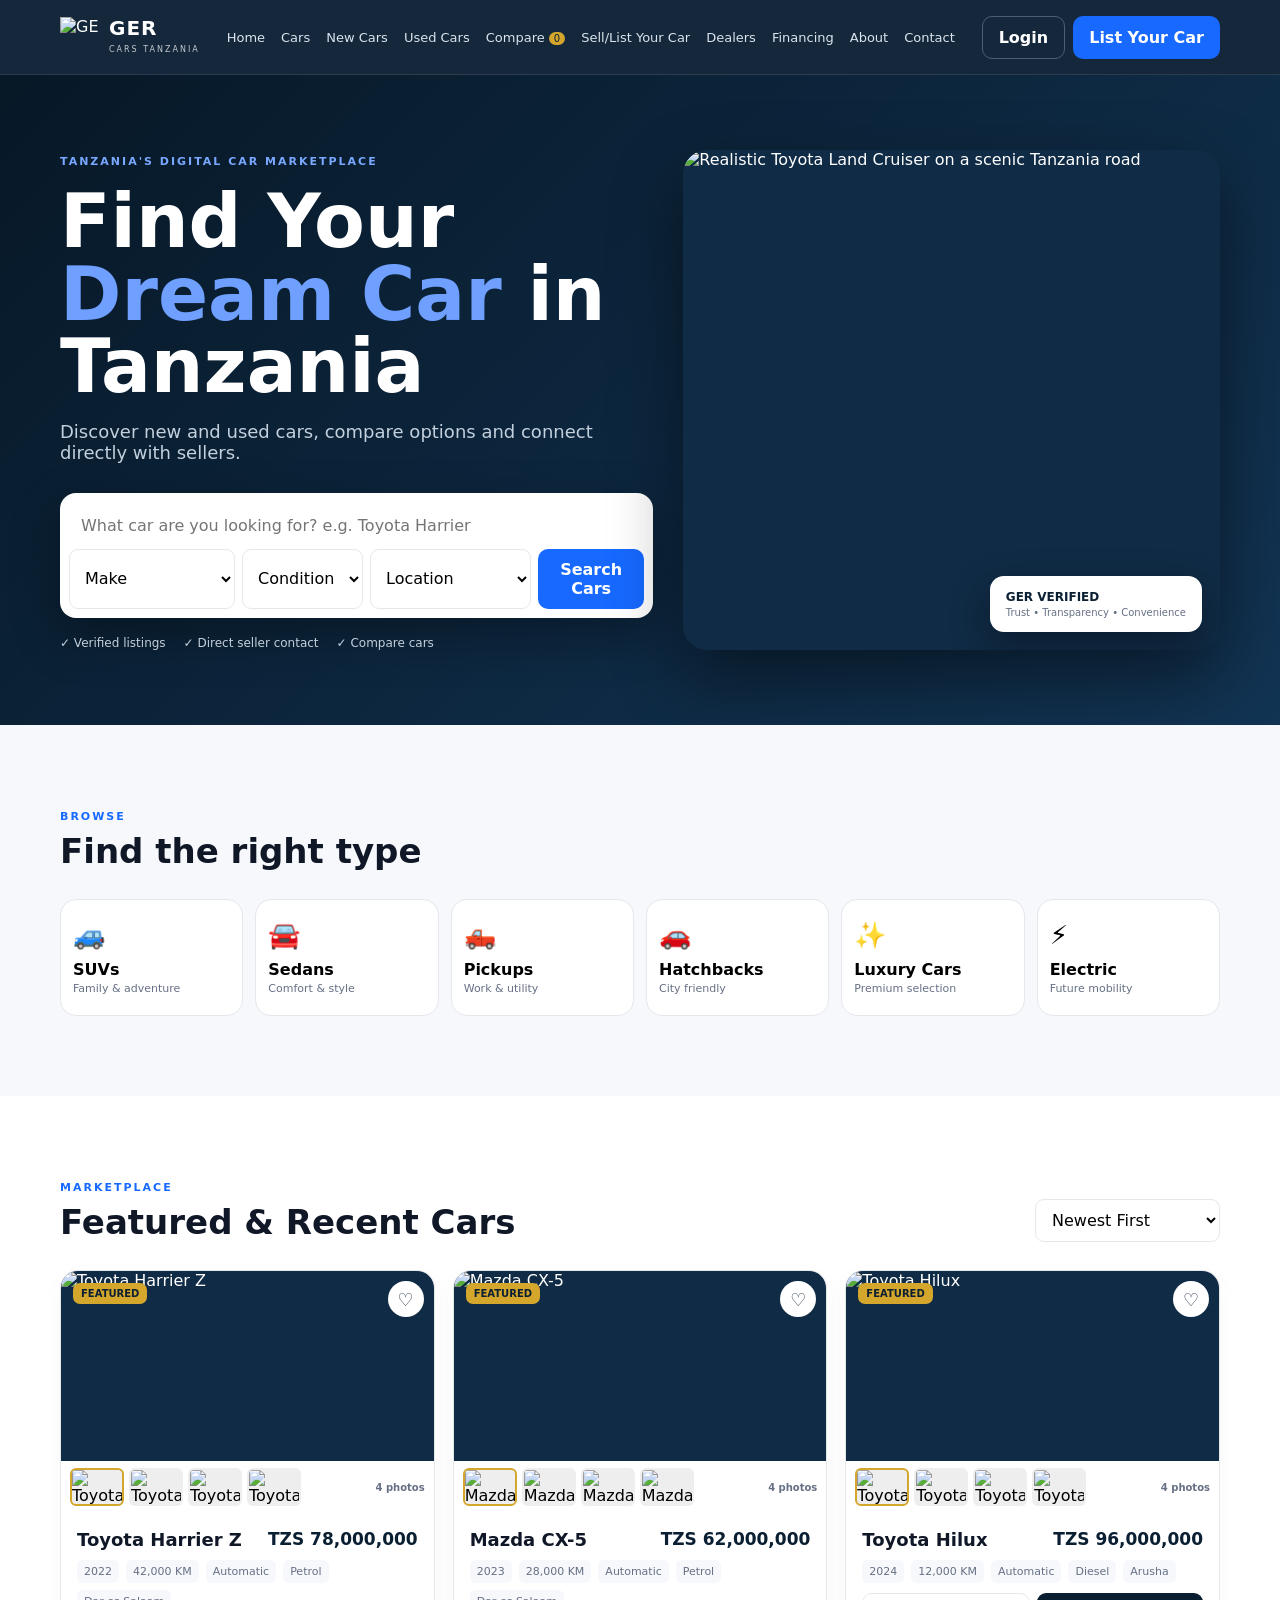
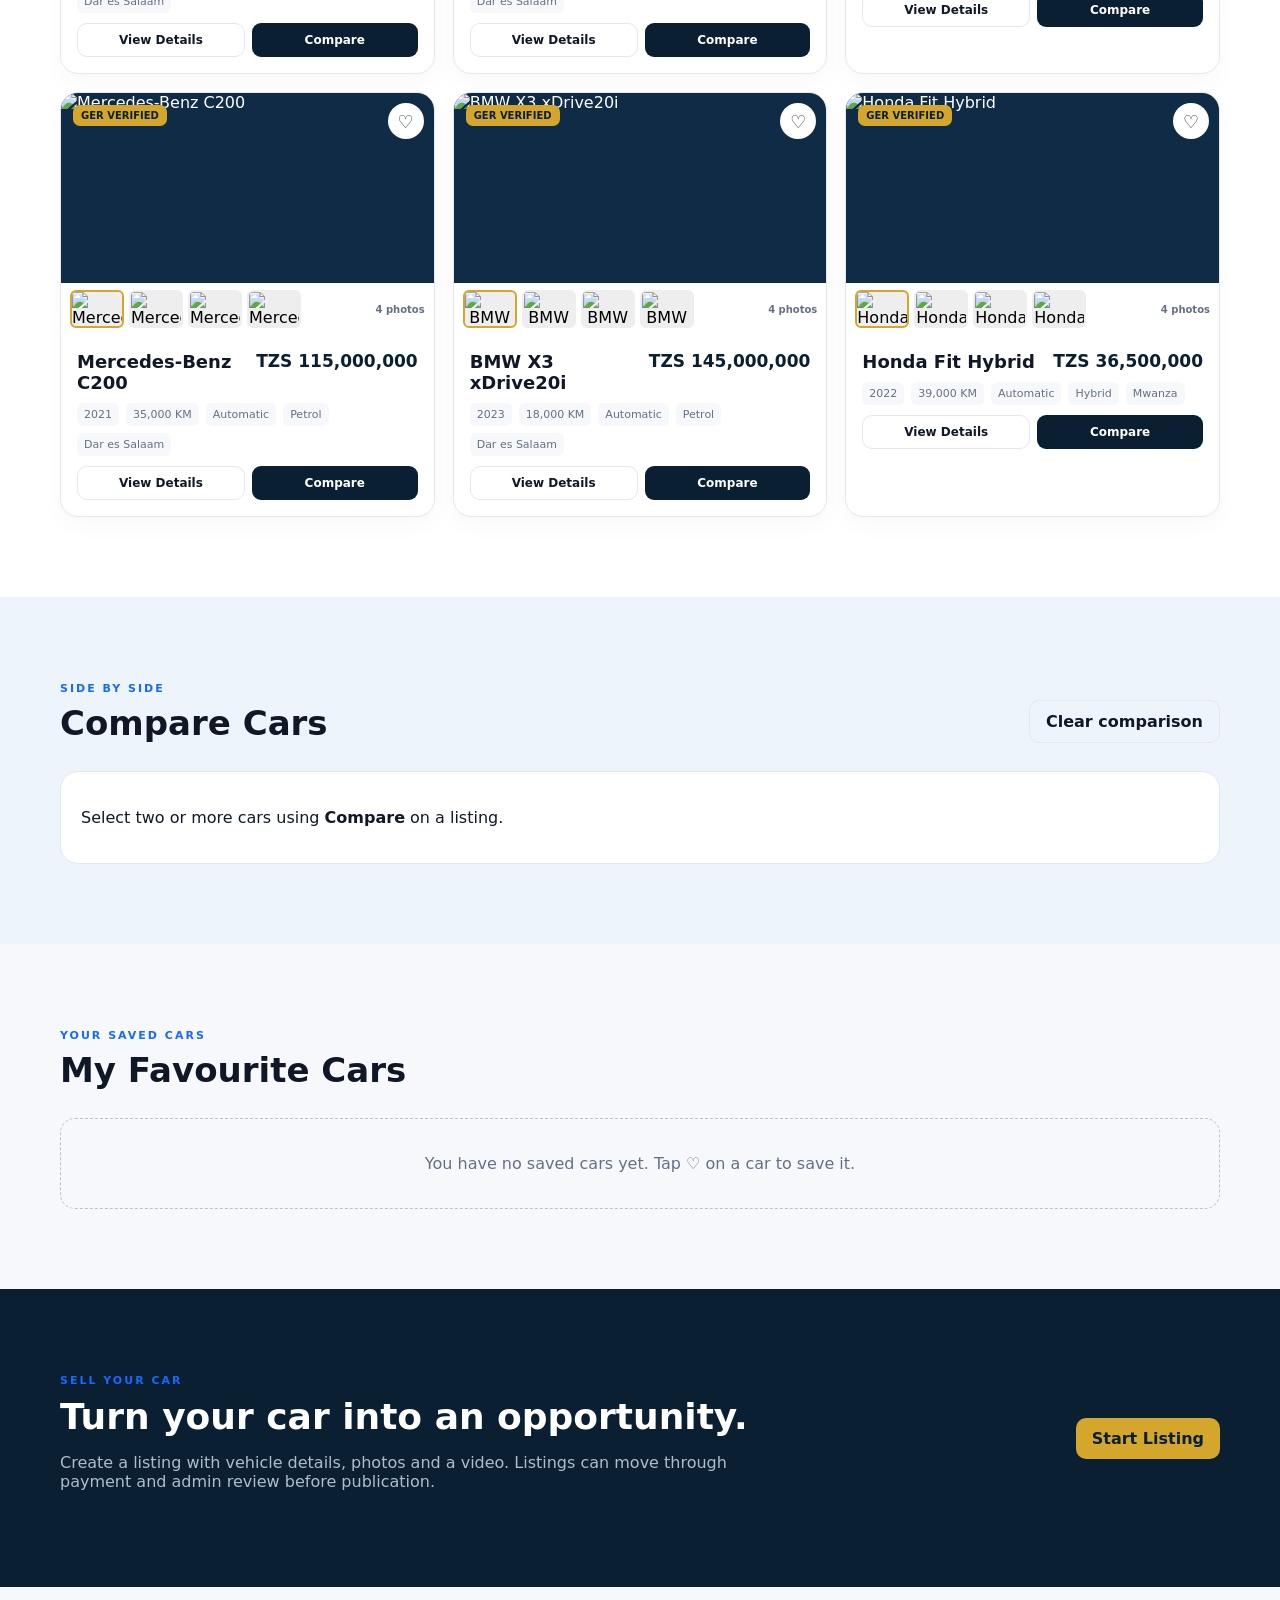
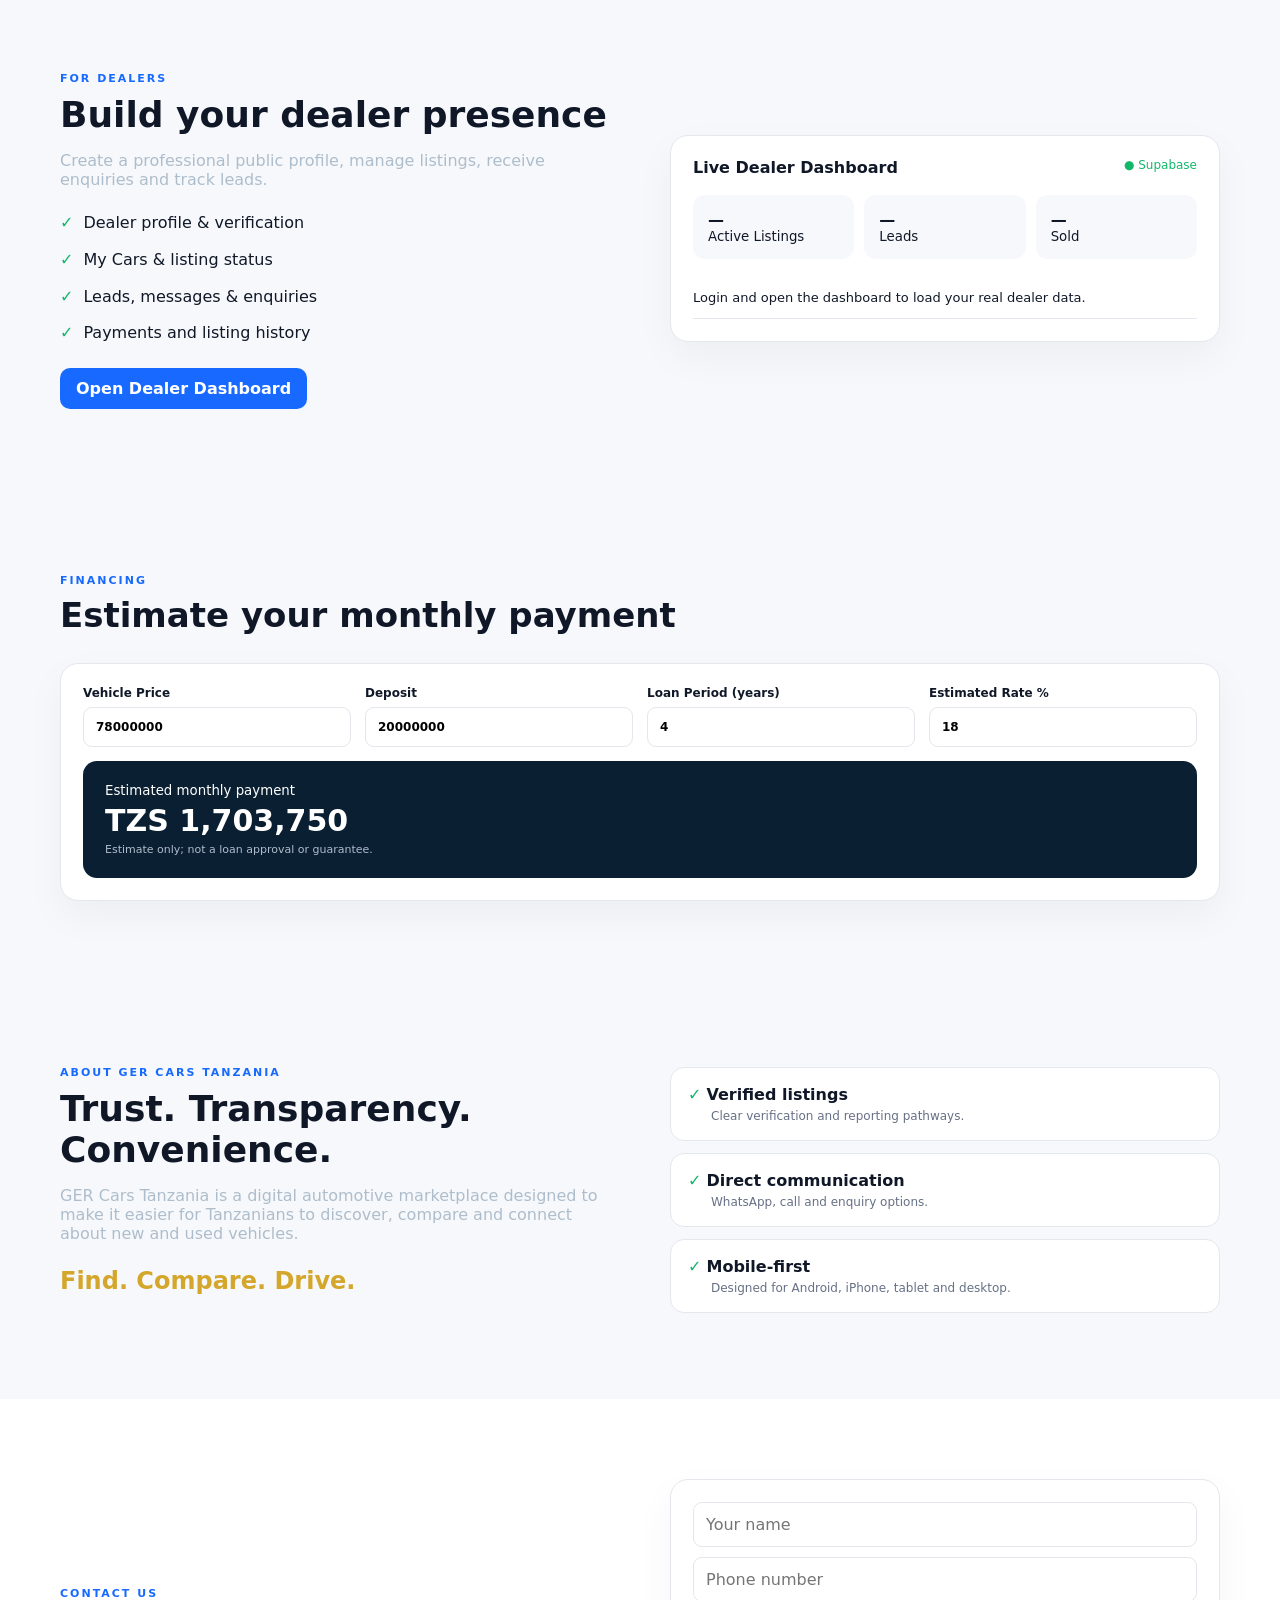
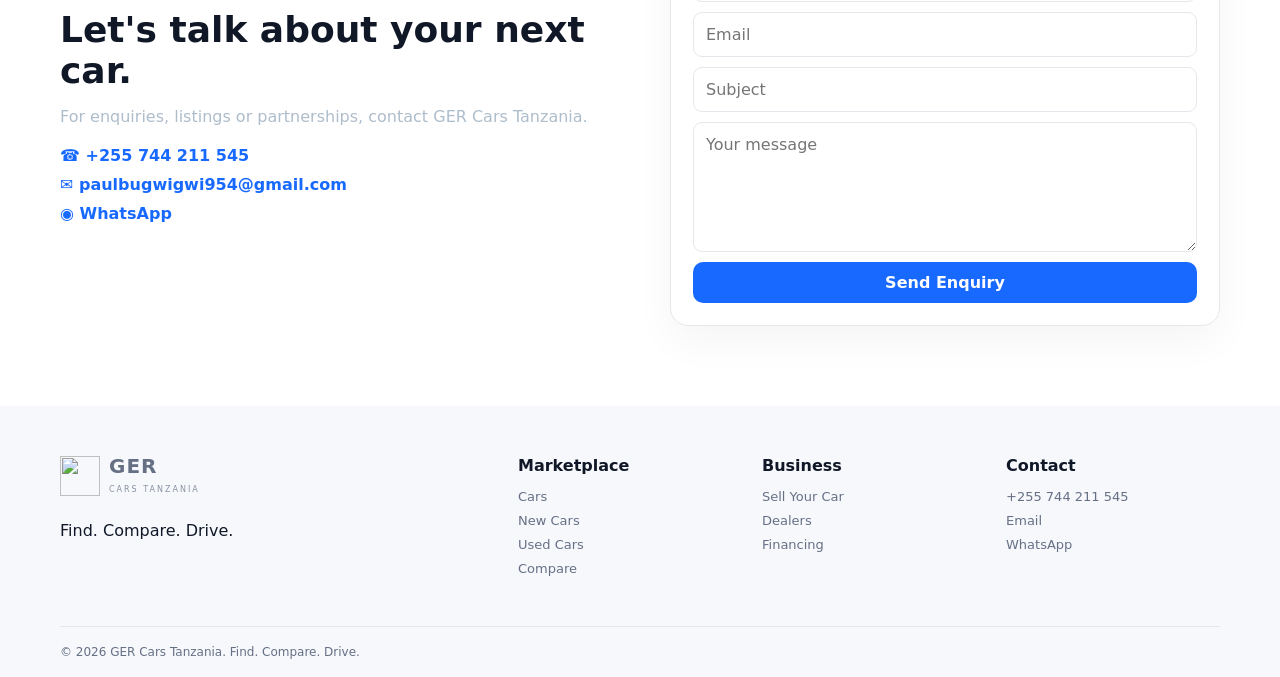
==== index.html @ c6a7005b "Add files via upload" ====
<!doctype html>
<html lang="en">
<head>
<meta charset="utf-8"><meta name="viewport" content="width=device-width,initial-scale=1">
<title>GER Cars Tanzania | Find. Compare. Drive.</title>
<meta name="description" content="GER Cars Tanzania — a trusted digital marketplace for buying and selling new and used cars in Tanzania.">
<meta name="theme-color" content="#0B1F33">
<link rel="icon" href="assets/logo.svg" type="image/svg+xml">
<link rel="stylesheet" href="styles.css">
</head>
<body>
<div id="toast" class="toast"></div>
<header class="site-header"><div class="container nav-wrap">
<a class="brand" href="#home"><img src="assets/logo.svg" alt="GER Cars Tanzania"><span><b>GER</b><small>CARS TANZANIA</small></span></a>
<button class="menu-btn" id="menuBtn" aria-label="Open menu">☰</button>
<nav id="mainNav"><a href="#home">Home</a><a href="#cars">Cars</a><a href="#cars" data-filter="New">New Cars</a><a href="#cars" data-filter="Used">Used Cars</a><a href="#compare">Compare <i id="compareCount">0</i></a><a href="#sell">Sell/List Your Car</a><a href="#dealers">Dealers</a><a href="#financing">Financing</a><a href="#about">About</a><a href="#contact">Contact</a></nav>
<div class="nav-actions"><button class="btn ghost" id="loginBtn">Login</button><a class="btn primary" href="#sell">List Your Car</a></div>
</div></header>
<main id="home">
<section class="hero"><div class="container hero-grid"><div><span class="eyebrow">TANZANIA'S DIGITAL CAR MARKETPLACE</span><h1>Find Your <em>Dream Car</em> in Tanzania</h1><p>Discover new and used cars, compare options and connect directly with sellers.</p>
<div class="search-panel"><input id="searchInput" placeholder="What car are you looking for? e.g. Toyota Harrier"><div class="filters"><select id="makeFilter"><option value="">Make</option><option>Toyota</option><option>Mercedes-Benz</option><option>BMW</option><option>Mazda</option><option>Honda</option></select><select id="conditionFilter"><option value="">Condition</option><option>New</option><option>Used</option></select><select id="locationFilter"><option value="">Location</option><option>Dar es Salaam</option><option>Mwanza</option><option>Arusha</option><option>Dodoma</option></select><button class="btn primary" id="searchBtn">Search Cars</button></div></div>
<div class="trust-row"><span>✓ Verified listings</span><span>✓ Direct seller contact</span><span>✓ Compare cars</span></div></div><div class="hero-art"><img src="assets/hero-car.jpg" alt="Realistic Toyota Land Cruiser on a scenic Tanzania road" class="hero-car-image"><div class="hero-badge"><strong>GER VERIFIED</strong><span>Trust • Transparency • Convenience</span></div></div></div></section>
<section class="categories"><div class="container"><div class="section-head"><div><span class="eyebrow">BROWSE</span><h2>Find the right type</h2></div></div><div class="cat-grid"><button data-cat="SUV">🚙<b>SUVs</b><span>Family & adventure</span></button><button data-cat="Sedan">🚘<b>Sedans</b><span>Comfort & style</span></button><button data-cat="Pickup">🛻<b>Pickups</b><span>Work & utility</span></button><button data-cat="Hatchback">🚗<b>Hatchbacks</b><span>City friendly</span></button><button data-cat="Luxury">✨<b>Luxury Cars</b><span>Premium selection</span></button><button data-cat="Electric">⚡<b>Electric</b><span>Future mobility</span></button></div></div></section>
<section id="cars" class="cars-section"><div class="container"><div class="section-head"><div><span class="eyebrow">MARKETPLACE</span><h2>Featured & Recent Cars</h2></div><div class="sort-wrap"><select id="sortSelect"><option value="newest">Newest First</option><option value="low">Price Low to High</option><option value="high">Price High to Low</option><option value="mileage">Mileage</option></select></div></div><div id="carGrid" class="car-grid"></div><div id="emptyState" class="empty" hidden>No cars match your search. <button class="btn ghost" id="clearBtn">Clear filters</button></div></div></section>
<section id="compare" class="compare-section"><div class="container"><div class="section-head"><div><span class="eyebrow">SIDE BY SIDE</span><h2>Compare Cars</h2></div><button class="btn ghost" id="clearCompare">Clear comparison</button></div><div id="compareBox" class="compare-box"><p>Select two or more cars using <b>Compare</b> on a listing.</p></div></div></section>
<section id="favourites" class="fav-section"><div class="container"><div class="section-head"><div><span class="eyebrow">YOUR SAVED CARS</span><h2>My Favourite Cars</h2></div></div><div id="favGrid" class="car-grid"></div><div id="favEmpty" class="empty">You have no saved cars yet. Tap ♡ on a car to save it.</div></div></section>
<section id="sell" class="sell-section"><div class="container sell-card"><div><span class="eyebrow">SELL YOUR CAR</span><h2>Turn your car into an opportunity.</h2><p>Create a listing with vehicle details, photos and a video. Listings can move through payment and admin review before publication.</p></div><button class="btn gold" id="sellBtn">Start Listing</button></div></section>
<section id="dealers" class="info-section"><div class="container two-col"><div><span class="eyebrow">FOR DEALERS</span><h2>Build your dealer presence</h2><p>Create a professional public profile, manage listings, receive enquiries and track leads.</p><ul class="checks"><li>Dealer profile & verification</li><li>My Cars & listing status</li><li>Leads, messages & enquiries</li><li>Payments and listing history</li></ul><button class="btn primary" id="dealerDashboardBtn">Open Dealer Dashboard</button></div><div class="dashboard-mock"><div class="mock-top"><b>Live Dealer Dashboard</b><span>● Supabase</span></div><div class="stats"><div><strong id="dealerActiveCount">—</strong><small>Active Listings</small></div><div><strong id="dealerLeadCount">—</strong><small>Leads</small></div><div><strong id="dealerSoldCount">—</strong><small>Sold</small></div></div><div class="mock-list" id="dealerPreviewList"><span>Login and open the dashboard to load your real dealer data.</span></div></div></div></section>
<section id="financing" class="finance-section"><div class="container"><div class="section-head"><div><span class="eyebrow">FINANCING</span><h2>Estimate your monthly payment</h2></div></div><div class="finance-card"><label>Vehicle Price<input type="number" id="loanPrice" value="78000000"></label><label>Deposit<input type="number" id="loanDeposit" value="20000000"></label><label>Loan Period (years)<input type="number" id="loanYears" value="4" min="1" max="10"></label><label>Estimated Rate %<input type="number" id="loanRate" value="18" min="0" step="0.1"></label><div class="payment-result"><small>Estimated monthly payment</small><strong id="monthlyPayment">—</strong><span>Estimate only; not a loan approval or guarantee.</span></div></div></div></section>
<section id="about" class="about-section"><div class="container two-col"><div><span class="eyebrow">ABOUT GER CARS TANZANIA</span><h2>Trust. Transparency. Convenience.</h2><p>GER Cars Tanzania is a digital automotive marketplace designed to make it easier for Tanzanians to discover, compare and connect about new and used vehicles.</p><p class="tagline">Find. Compare. Drive.</p></div><div class="feature-list"><div>✓ <b>Verified listings</b><span>Clear verification and reporting pathways.</span></div><div>✓ <b>Direct communication</b><span>WhatsApp, call and enquiry options.</span></div><div>✓ <b>Mobile-first</b><span>Designed for Android, iPhone, tablet and desktop.</span></div></div></div></section>
<section id="contact" class="contact-section"><div class="container two-col"><div><span class="eyebrow">CONTACT US</span><h2>Let's talk about your next car.</h2><p>For enquiries, listings or partnerships, contact GER Cars Tanzania.</p><div class="contact-lines"><a href="tel:+255744211545">☎ +255 744 211 545</a><a href="mailto:paulbugwigwi954@gmail.com">✉ paulbugwigwi954@gmail.com</a><a href="https://wa.me/255744211545" target="_blank" rel="noopener">◉ WhatsApp</a></div></div><form id="contactForm" class="contact-form"><input name="name" required placeholder="Your name"><input name="phone" placeholder="Phone number"><input name="email" type="email" placeholder="Email"><input name="subject" placeholder="Subject"><textarea name="message" required placeholder="Your message"></textarea><button class="btn primary" type="submit">Send Enquiry</button></form></div></section>
</main>
<footer><div class="container footer-grid"><div><a class="brand footer-brand" href="#home"><img src="assets/logo.svg" alt=""><span><b>GER</b><small>CARS TANZANIA</small></span></a><p>Find. Compare. Drive.</p></div><div><b>Marketplace</b><a href="#cars">Cars</a><a href="#cars">New Cars</a><a href="#cars">Used Cars</a><a href="#compare">Compare</a></div><div><b>Business</b><a href="#sell">Sell Your Car</a><a href="#dealers">Dealers</a><a href="#financing">Financing</a></div><div><b>Contact</b><a href="tel:+255744211545">+255 744 211 545</a><a href="mailto:paulbugwigwi954@gmail.com">Email</a><a href="https://wa.me/255744211545" target="_blank" rel="noopener">WhatsApp</a></div></div><div class="container copyright">© 2026 GER Cars Tanzania. Find. Compare. Drive.</div></footer>
<div id="modal" class="modal" hidden><div class="modal-card"><button class="modal-close" id="modalClose">×</button><div id="modalContent"></div></div></div>
<script src="https://cdn.jsdelivr.net/npm/@supabase/supabase-js@2"></script>
<script src="app.js"></script>
</body></html>
---- styles.css ----
:root{--navy:#0B1F33;--blue:#1769FF;--gold:#D4A72C;--bg:#F6F8FB;--text:#101828;--muted:#667085;--white:#fff;--border:#E4E7EC;--green:#12B76A}*{box-sizing:border-box}html{scroll-behavior:smooth}body{margin:0;font-family:Inter,ui-sans-serif,system-ui,-apple-system,BlinkMacSystemFont,"Segoe UI",sans-serif;background:var(--bg);color:var(--text)}a{text-decoration:none;color:inherit}button,input,select,textarea{font:inherit}.container{width:min(1160px,calc(100% - 32px));margin:auto}.site-header{position:sticky;top:0;z-index:20;background:rgba(11,31,51,.96);color:white;border-bottom:1px solid rgba(255,255,255,.1)}.nav-wrap{min-height:74px;display:flex;align-items:center;gap:22px}.brand{display:flex;align-items:center;gap:9px;white-space:nowrap}.brand img{width:40px;height:40px}.brand b{display:block;font-size:20px;line-height:18px;letter-spacing:1px}.brand small{font-size:8px;letter-spacing:2px;opacity:.75}.site-header nav{display:flex;align-items:center;gap:16px;flex:1;justify-content:center}.site-header nav a{font-size:13px;color:#dbe4ee}.site-header nav a:hover{color:#fff}.site-header nav i{font-style:normal;background:var(--gold);color:var(--navy);border-radius:99px;padding:1px 5px;font-size:10px}.nav-actions{display:flex;gap:8px}.btn{border:0;border-radius:10px;padding:11px 16px;font-weight:700;cursor:pointer;display:inline-flex;align-items:center;justify-content:center;gap:7px}.btn.primary{background:var(--blue);color:white}.btn.gold{background:var(--gold);color:var(--navy)}.btn.ghost{background:transparent;border:1px solid var(--border);color:inherit}.site-header .btn.ghost{border-color:#496075;color:white}.menu-btn{display:none;margin-left:auto;background:none;border:0;color:white;font-size:25px}.hero{background:linear-gradient(135deg,#071827,#123454);color:white;overflow:hidden}.hero-grid{min-height:650px;display:grid;grid-template-columns:1.05fr .95fr;align-items:center;gap:30px}.eyebrow{font-size:11px;letter-spacing:2px;font-weight:800;color:var(--blue)}.hero .eyebrow{color:#78a8ff}.hero h1{font-size:clamp(44px,6vw,74px);line-height:.98;margin:16px 0}.hero h1 em{font-style:normal;color:#6fa0ff}.hero p{font-size:18px;color:#c3d0dd;max-width:620px}.search-panel{margin-top:30px;background:white;padding:9px;border-radius:16px;box-shadow:0 18px 50px #0005;color:var(--text)}.search-panel>input{width:100%;border:0;outline:0;padding:14px 12px;font-size:16px}.filters{display:grid;grid-template-columns:1fr 1fr 1fr auto;gap:7px}.filters select{border:1px solid var(--border);border-radius:9px;padding:11px;background:white}.trust-row{display:flex;gap:18px;flex-wrap:wrap;margin-top:18px;font-size:12px;color:#c3d0dd}.hero-art{height:500px;position:relative;border-radius:24px;overflow:hidden;box-shadow:0 28px 70px #0007;background:#102b45}.hero-car-image{width:100%;height:100%;object-fit:cover;object-position:center;border-radius:24px;display:block}.hero-badge{position:absolute;right:18px;bottom:18px;background:#fff;color:var(--navy);padding:14px 16px;border-radius:14px;box-shadow:0 15px 40px #0005}.hero-badge strong,.hero-badge span{display:block}.hero-badge strong{font-size:12px}.hero-badge span{font-size:10px;color:var(--muted);margin-top:3px}
.categories,.cars-section,.compare-section,.fav-section,.sell-section,.info-section,.finance-section,.about-section,.contact-section{padding:80px 0}.section-head{display:flex;align-items:end;justify-content:space-between;gap:20px;margin-bottom:28px}.section-head h2{font-size:34px;margin:7px 0 0}.cat-grid{display:grid;grid-template-columns:repeat(6,1fr);gap:12px}.cat-grid button{border:1px solid var(--border);background:white;border-radius:16px;padding:20px 12px;text-align:left;cursor:pointer}.cat-grid button:hover{transform:translateY(-2px);box-shadow:0 10px 30px #0b1f3312}.cat-grid button:first-letter{font-size:26px}.cat-grid b,.cat-grid span{display:block}.cat-grid b{margin-top:10px}.cat-grid span{font-size:11px;color:var(--muted);margin-top:3px}.cars-section{background:white}.sort-wrap select{padding:10px 12px;border:1px solid var(--border);border-radius:9px;background:white}.car-grid{display:grid;grid-template-columns:repeat(3,1fr);gap:18px}.car-card{background:white;border:1px solid var(--border);border-radius:18px;overflow:hidden;position:relative;box-shadow:0 8px 24px #0b1f3308}.car-photo{height:190px;background:linear-gradient(135deg,#102b45,#3970ad);position:relative;display:flex;align-items:center;justify-content:center;color:white}.car-photo:after{content:"🚘";font-size:82px;filter:drop-shadow(0 15px 15px #0006)}.badge{position:absolute;top:12px;left:12px;background:var(--gold);color:var(--navy);padding:5px 8px;border-radius:7px;font-size:10px;font-weight:800}.fav{position:absolute;top:10px;right:10px;width:36px;height:36px;border:0;border-radius:50%;background:#fff;color:#344054;cursor:pointer;font-size:18px}.fav.active{color:#e63946}.car-info{padding:16px}.car-title{display:flex;justify-content:space-between;gap:8px}.car-title h3{margin:0;font-size:18px}.price{font-weight:900;color:var(--navy);font-size:17px;white-space:nowrap}.meta{display:flex;flex-wrap:wrap;gap:7px;color:var(--muted);font-size:11px;margin:10px 0}.meta span{background:var(--bg);padding:5px 7px;border-radius:6px}.card-actions{display:flex;gap:7px}.card-actions .btn{flex:1;padding:9px 8px;font-size:12px}.compare-btn{background:var(--navy);color:white;border:0;border-radius:9px}.empty{padding:35px;border:1px dashed #b8c1cc;border-radius:15px;text-align:center;color:var(--muted)}.car-main-image{width:100%;height:100%;object-fit:cover;display:block}.car-photo{height:190px;background:#102b45;position:relative;overflow:hidden}.car-photo:after{display:none}.photo-strip{display:flex;gap:5px;padding:7px 9px;background:#fff;align-items:center;overflow:hidden}.photo-thumb{width:54px;height:38px;padding:0;border:2px solid transparent;border-radius:6px;overflow:hidden;background:#eee;cursor:pointer;flex:0 0 auto}.photo-thumb.active{border-color:var(--gold)}.photo-thumb img{width:100%;height:100%;object-fit:cover;display:block}.photo-count{font-size:10px;font-weight:800;color:var(--muted);margin-left:auto;white-space:nowrap}.detail-main-image{width:100%;height:330px;object-fit:cover;border-radius:14px;display:block;background:#102b45}.detail-gallery{display:flex;gap:7px;margin-top:8px;overflow:auto}.detail-thumb{width:76px;height:54px;padding:0;border:2px solid transparent;border-radius:8px;overflow:hidden;flex:0 0 auto;cursor:pointer;background:#eee}.detail-thumb.active{border-color:var(--gold)}.detail-thumb img{width:100%;height:100%;object-fit:cover;display:block}
.compare-section{background:#eef4fb}.compare-box{background:white;border:1px solid var(--border);border-radius:18px;padding:20px;overflow:auto}.compare-table{width:100%;border-collapse:collapse;min-width:650px}.compare-table th,.compare-table td{padding:12px;border-bottom:1px solid var(--border);text-align:left}.compare-table th{color:var(--navy)}.sell-section{background:var(--navy);color:white}.sell-card{display:flex;align-items:center;justify-content:space-between;gap:25px}.sell-card h2,.two-col h2{font-size:36px;margin:8px 0}.sell-card p,.two-col p{color:#aebdcb;max-width:700px}.two-col{display:grid;grid-template-columns:1fr 1fr;gap:60px;align-items:center}.checks{padding:0;list-style:none;line-height:2.3}.checks li:before{content:"✓";color:var(--green);font-weight:900;margin-right:10px}.dashboard-mock,.finance-card,.contact-form{background:white;border:1px solid var(--border);border-radius:18px;padding:22px;box-shadow:0 15px 40px #0b1f330b}.mock-top{display:flex;justify-content:space-between}.mock-top span{color:var(--green);font-size:12px}.stats{display:grid;grid-template-columns:repeat(3,1fr);gap:10px;margin:18px 0}.stats div{background:var(--bg);padding:15px;border-radius:12px}.stats strong,.stats small{display:block}.mock-list span{display:flex;justify-content:space-between;padding:13px 0;border-bottom:1px solid var(--border);font-size:13px}.finance-card{display:grid;grid-template-columns:repeat(4,1fr);gap:14px}.finance-card label{font-size:12px;font-weight:800}.finance-card input{display:block;width:100%;margin-top:7px;padding:12px;border:1px solid var(--border);border-radius:9px}.payment-result{grid-column:1/-1;background:var(--navy);color:white;border-radius:14px;padding:22px}.payment-result small,.payment-result strong,.payment-result span{display:block}.payment-result strong{font-size:30px;margin:5px 0}.payment-result span{font-size:11px;color:#aebdcb}.tagline{font-weight:900;color:var(--gold)!important;font-size:24px}.feature-list{display:grid;gap:12px}.feature-list div{background:white;border:1px solid var(--border);border-radius:14px;padding:17px}.feature-list div:first-letter{color:var(--green)}.feature-list span{display:block;color:var(--muted);font-size:12px;margin-top:5px;margin-left:23px}.contact-section{background:white}.contact-lines{display:grid;gap:10px;margin-top:20px}.contact-lines a{color:var(--blue);font-weight:700}.contact-form{display:grid;gap:10px}.contact-form input,.contact-form textarea{border:1px solid var(--border);border-radius:9px;padding:12px;outline:0}.contact-form textarea{min-height:130px;resize:vertical}.footer-grid{padding:50px 0;display:grid;grid-template-columns:2fr 1fr 1fr 1fr;gap:30px}.footer-grid>div{display:flex;flex-direction:column;gap:9px}.footer-grid b{margin-bottom:5px}.footer-grid a{color:#667085;font-size:13px}.footer-brand{color:var(--navy)}.copyright{padding:18px 0;border-top:1px solid var(--border);font-size:12px;color:var(--muted)}.toast{position:fixed;z-index:100;right:20px;bottom:20px;background:var(--navy);color:white;padding:13px 16px;border-radius:10px;box-shadow:0 10px 30px #0004;opacity:0;pointer-events:none;transform:translateY(10px);transition:.25s}.toast.show{opacity:1;transform:none}.modal{position:fixed;inset:0;background:#071827bb;z-index:90;display:grid;place-items:center;padding:20px}.modal[hidden]{display:none}.modal-card{background:white;border-radius:18px;width:min(720px,100%);max-height:90vh;overflow:auto;padding:28px;position:relative}.modal-close{position:absolute;right:12px;top:8px;border:0;background:none;font-size:30px;cursor:pointer}.detail-grid{display:grid;grid-template-columns:1fr 1fr;gap:22px}.detail-photo{height:230px;border-radius:14px;background:linear-gradient(135deg,#102b45,#3970ad);display:grid;place-items:center;color:white;font-size:100px}.detail-info h2{margin:0}.detail-info .big{font-size:25px;font-weight:900;margin:10px 0}.detail-actions{display:flex;gap:8px;margin-top:18px}.detail-actions .btn{flex:1}
@media(max-width:1000px){.site-header nav{gap:9px}.site-header nav a{font-size:11px}.cat-grid{grid-template-columns:repeat(3,1fr)}.hero-grid{grid-template-columns:1fr}.hero-art{height:320px;display:block}.car-grid{grid-template-columns:repeat(2,1fr)}.finance-card{grid-template-columns:repeat(2,1fr)}}
@media(max-width:760px){.container{width:min(100% - 22px,1160px)}.site-header .nav-wrap{min-height:64px}.menu-btn{display:block}.site-header nav,.nav-actions{display:none}.site-header nav.open{display:grid;position:absolute;left:0;right:0;top:64px;background:var(--navy);padding:16px;gap:13px}.site-header nav.open a{font-size:14px}.nav-wrap:has(nav.open) .nav-actions{display:flex;position:absolute;top:355px;left:12px;right:12px;background:var(--navy);padding:12px}.hero-grid{min-height:580px}.hero h1{font-size:48px}.filters{grid-template-columns:1fr 1fr}.filters .btn{grid-column:1/-1}.cat-grid{grid-template-columns:repeat(2,1fr)}.cars-section,.categories,.compare-section,.fav-section,.sell-section,.info-section,.finance-section,.about-section,.contact-section{padding:55px 0}.section-head{align-items:start;flex-direction:column}.car-grid{grid-template-columns:1fr}.two-col{grid-template-columns:1fr;gap:30px}.sell-card{display:block}.sell-card .btn{margin-top:15px}.finance-card{grid-template-columns:1fr}.footer-grid{grid-template-columns:1fr 1fr}.detail-grid{grid-template-columns:1fr}}

/* Listing management & photo upload */
.form-row{display:grid;grid-template-columns:1fr 1fr;gap:12px}
.file-label{display:block;font-weight:700;color:#0b1f33;margin-top:4px}
.file-label input{display:block;width:100%;margin-top:8px;padding:12px;border:1px dashed #9fb0c2;border-radius:10px;background:#f7f9fc}
.my-listing-row{display:flex;justify-content:space-between;gap:16px;align-items:center;padding:14px 0;border-bottom:1px solid #e6ebf0}
.listing-actions{display:flex;gap:8px;flex-wrap:wrap;justify-content:flex-end}
.btn.danger{background:#b42318;color:#fff;border-color:#b42318}
.muted{color:#667085}
@media(max-width:700px){.form-row{grid-template-columns:1fr}.my-listing-row{flex-direction:column;align-items:flex-start}.listing-actions{justify-content:flex-start}}
.vehicle-spec-grid{display:grid;grid-template-columns:repeat(3,minmax(0,1fr));gap:10px;margin:14px 0 24px}.vehicle-spec-grid>div{background:#f5f8fb;border:1px solid #e3eaf1;border-radius:10px;padding:11px}.vehicle-spec-grid small{display:block;color:#66788a;font-size:12px;margin-bottom:4px}.vehicle-spec-grid b{display:block;color:#0b1f33}.vehicle-text{margin:18px 0}.vehicle-text p{white-space:normal;line-height:1.65;color:#4d6073}.listing-form h3{margin:14px 0 4px}.listing-form textarea{min-height:90px}.listing-form label{display:block}.listing-form input[type=checkbox]{width:auto;margin-right:8px}@media(max-width:700px){.vehicle-spec-grid{grid-template-columns:repeat(2,minmax(0,1fr))}}
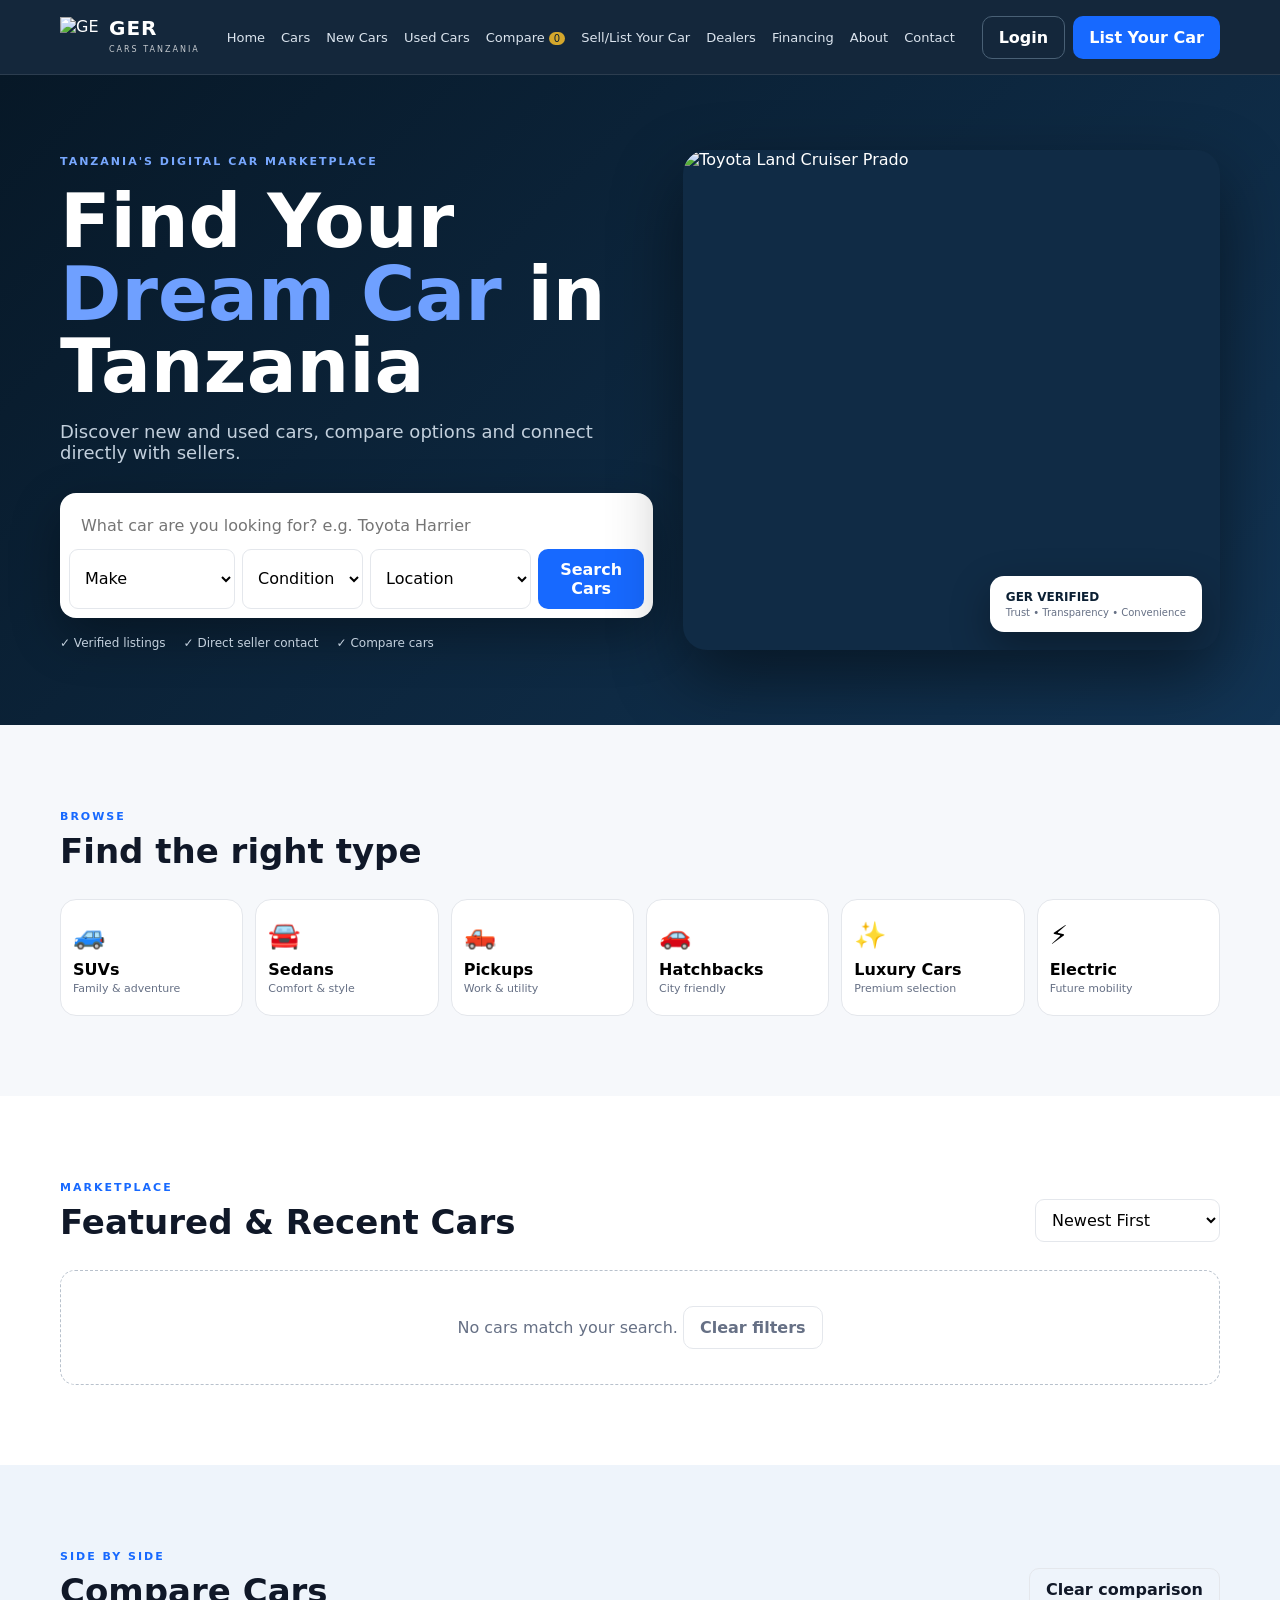
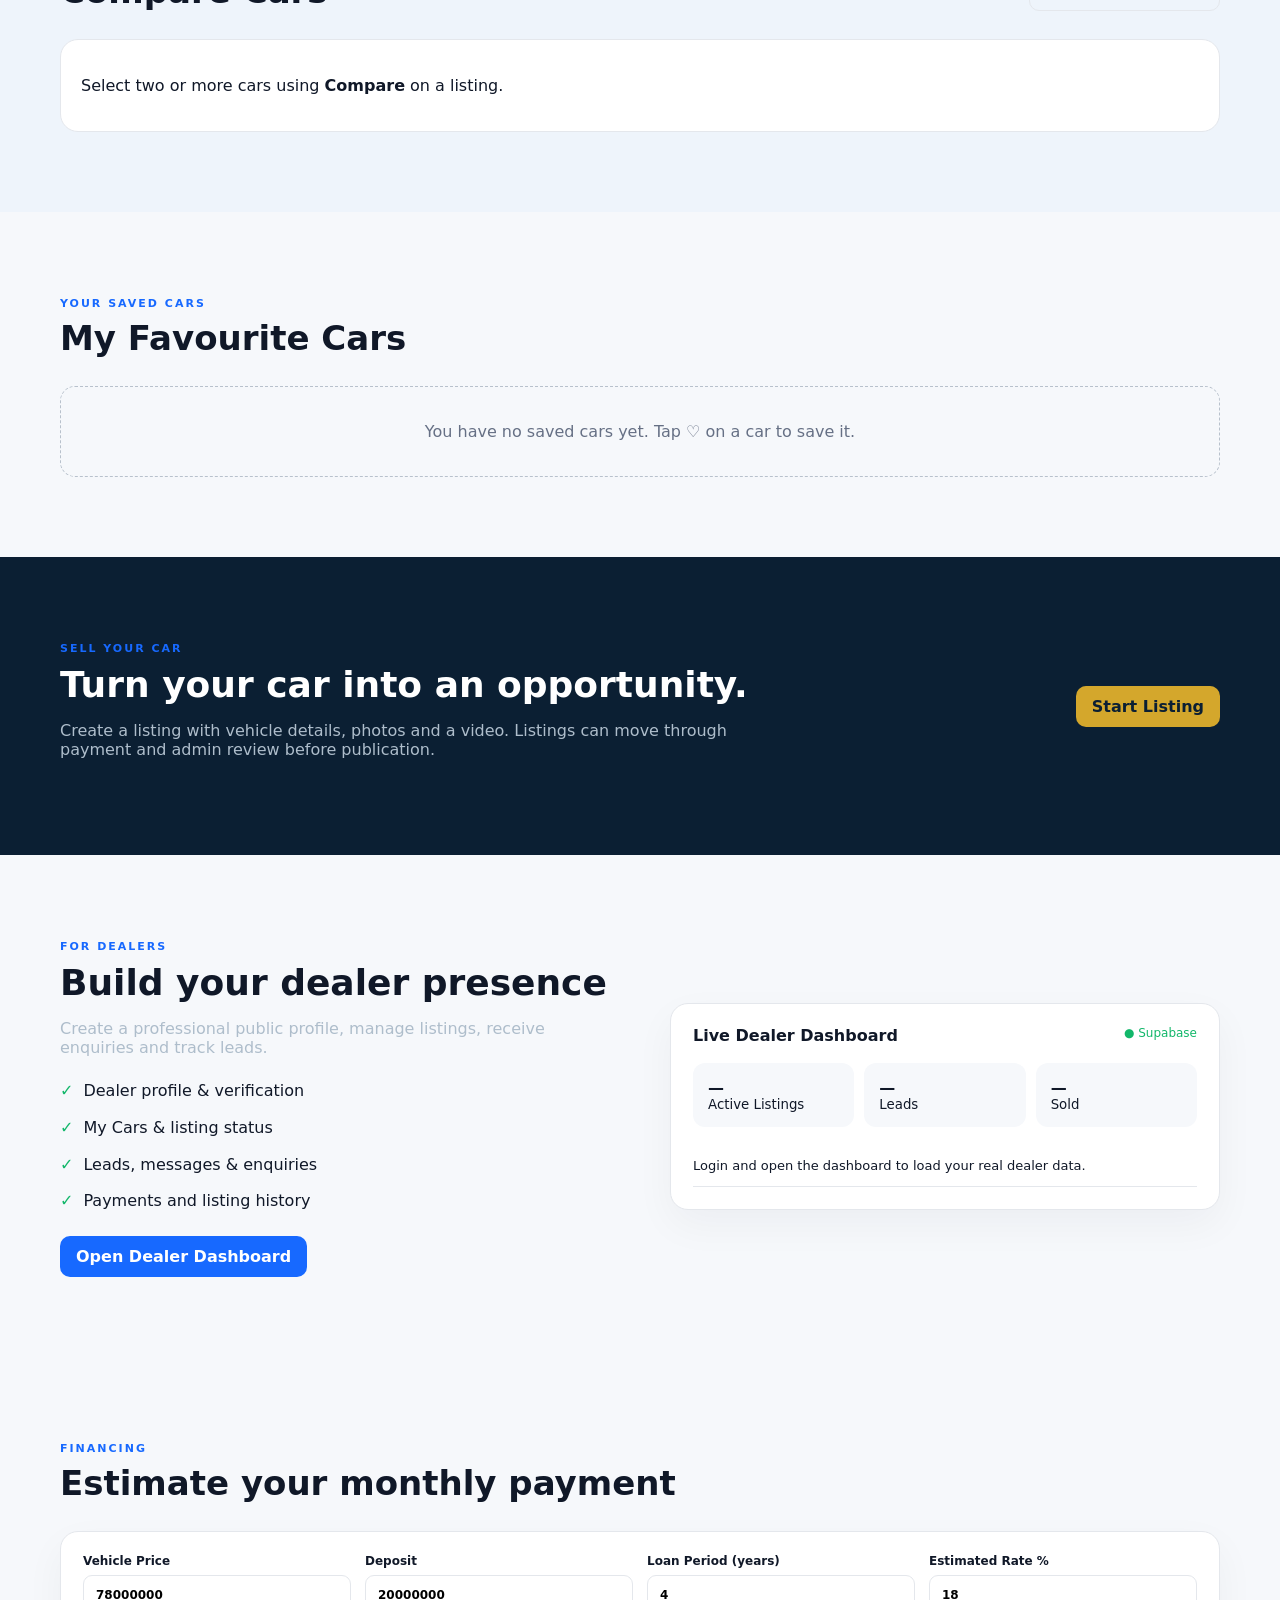
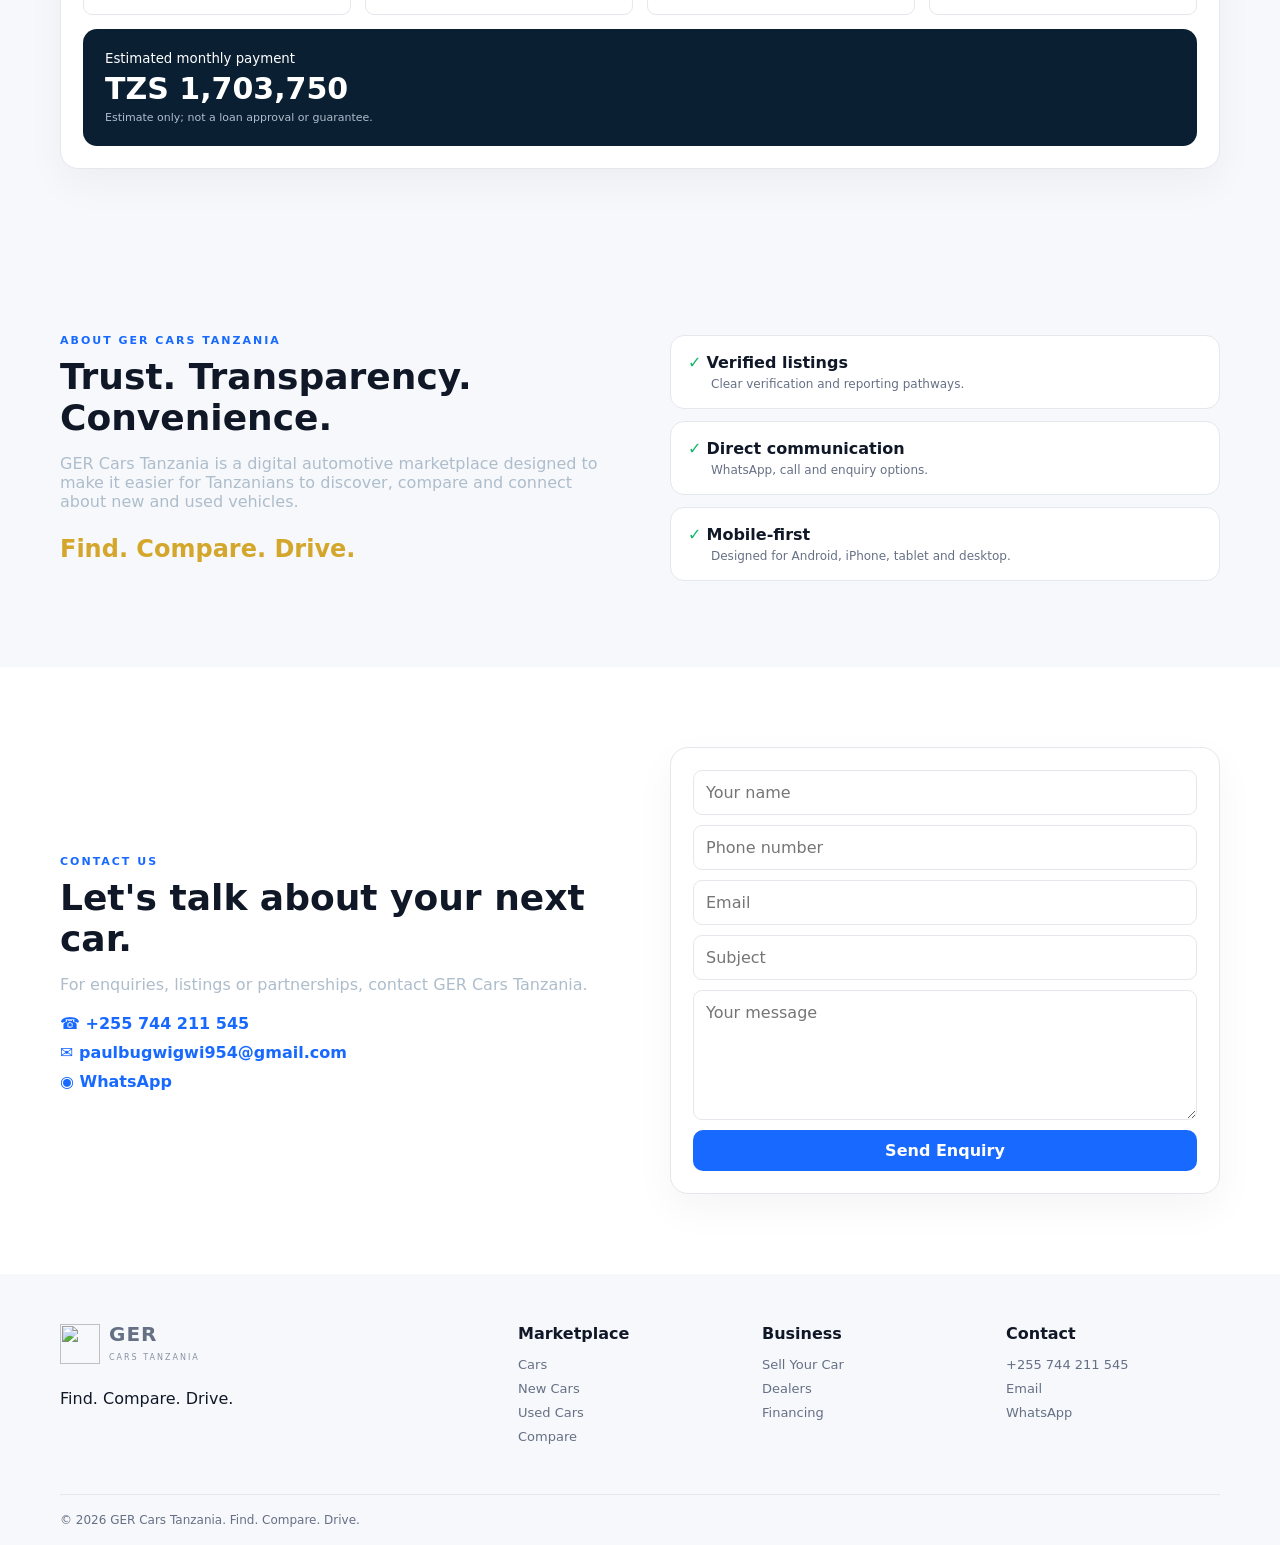
==== commit 9a0eb954: "Use real vehicle photo on homepage hero" ====
--- a/index.html
+++ b/index.html
@@ -19,7 +19,7 @@
 <main id="home">
 <section class="hero"><div class="container hero-grid"><div><span class="eyebrow">TANZANIA'S DIGITAL CAR MARKETPLACE</span><h1>Find Your <em>Dream Car</em> in Tanzania</h1><p>Discover new and used cars, compare options and connect directly with sellers.</p>
 <div class="search-panel"><input id="searchInput" placeholder="What car are you looking for? e.g. Toyota Harrier"><div class="filters"><select id="makeFilter"><option value="">Make</option><option>Toyota</option><option>Mercedes-Benz</option><option>BMW</option><option>Mazda</option><option>Honda</option></select><select id="conditionFilter"><option value="">Condition</option><option>New</option><option>Used</option></select><select id="locationFilter"><option value="">Location</option><option>Dar es Salaam</option><option>Mwanza</option><option>Arusha</option><option>Dodoma</option></select><button class="btn primary" id="searchBtn">Search Cars</button></div></div>
-<div class="trust-row"><span>✓ Verified listings</span><span>✓ Direct seller contact</span><span>✓ Compare cars</span></div></div><div class="hero-art"><img src="assets/hero-car.jpg" alt="Realistic Toyota Land Cruiser on a scenic Tanzania road" class="hero-car-image"><div class="hero-badge"><strong>GER VERIFIED</strong><span>Trust • Transparency • Convenience</span></div></div></div></section>
+<div class="trust-row"><span>✓ Verified listings</span><span>✓ Direct seller contact</span><span>✓ Compare cars</span></div></div><div class="hero-art"><img src="https://images.unsplash.com/photo-1776924550855-ebe29ac3a13c?auto=format&fit=crop&w=1400&q=85" alt="Toyota Land Cruiser Prado" class="hero-car-image"><div class="hero-badge"><strong>GER VERIFIED</strong><span>Trust • Transparency • Convenience</span></div></div></div></section>
 <section class="categories"><div class="container"><div class="section-head"><div><span class="eyebrow">BROWSE</span><h2>Find the right type</h2></div></div><div class="cat-grid"><button data-cat="SUV">🚙<b>SUVs</b><span>Family & adventure</span></button><button data-cat="Sedan">🚘<b>Sedans</b><span>Comfort & style</span></button><button data-cat="Pickup">🛻<b>Pickups</b><span>Work & utility</span></button><button data-cat="Hatchback">🚗<b>Hatchbacks</b><span>City friendly</span></button><button data-cat="Luxury">✨<b>Luxury Cars</b><span>Premium selection</span></button><button data-cat="Electric">⚡<b>Electric</b><span>Future mobility</span></button></div></div></section>
 <section id="cars" class="cars-section"><div class="container"><div class="section-head"><div><span class="eyebrow">MARKETPLACE</span><h2>Featured & Recent Cars</h2></div><div class="sort-wrap"><select id="sortSelect"><option value="newest">Newest First</option><option value="low">Price Low to High</option><option value="high">Price High to Low</option><option value="mileage">Mileage</option></select></div></div><div id="carGrid" class="car-grid"></div><div id="emptyState" class="empty" hidden>No cars match your search. <button class="btn ghost" id="clearBtn">Clear filters</button></div></div></section>
 <section id="compare" class="compare-section"><div class="container"><div class="section-head"><div><span class="eyebrow">SIDE BY SIDE</span><h2>Compare Cars</h2></div><button class="btn ghost" id="clearCompare">Clear comparison</button></div><div id="compareBox" class="compare-box"><p>Select two or more cars using <b>Compare</b> on a listing.</p></div></div></section>
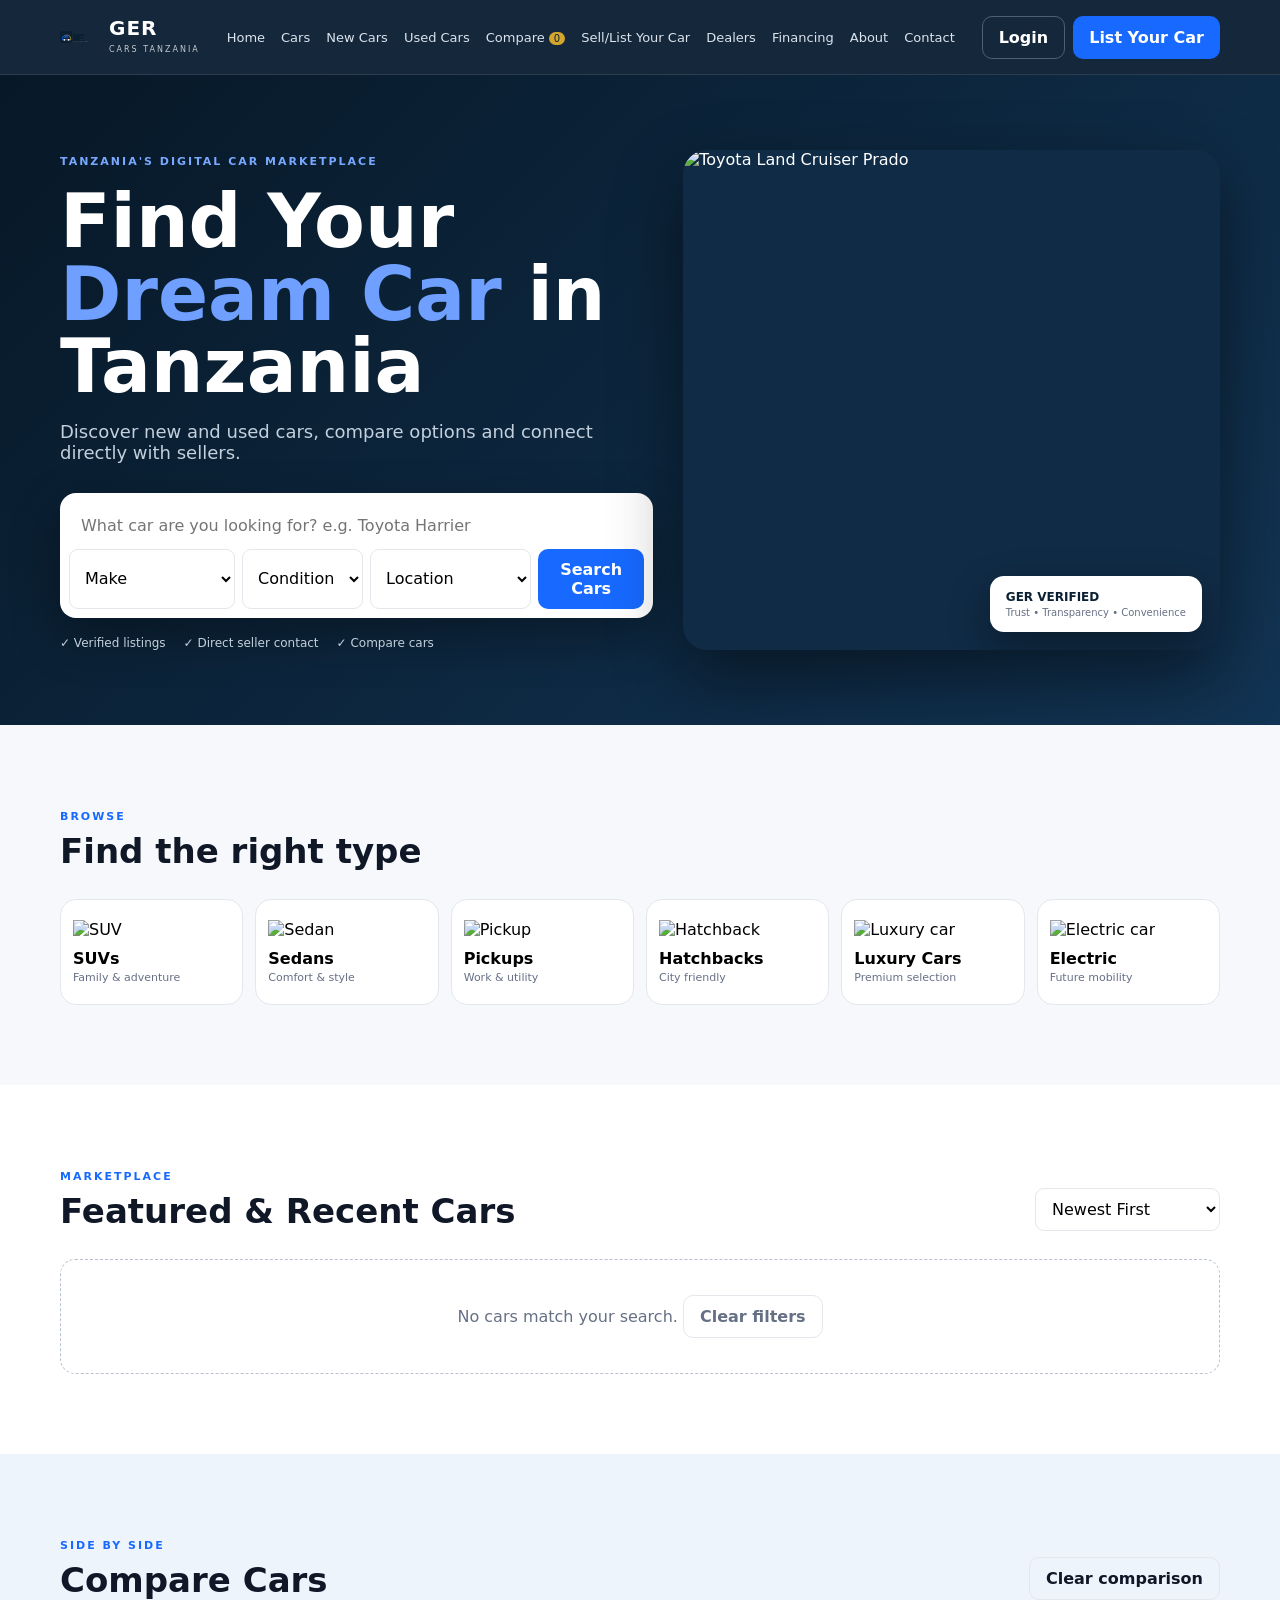
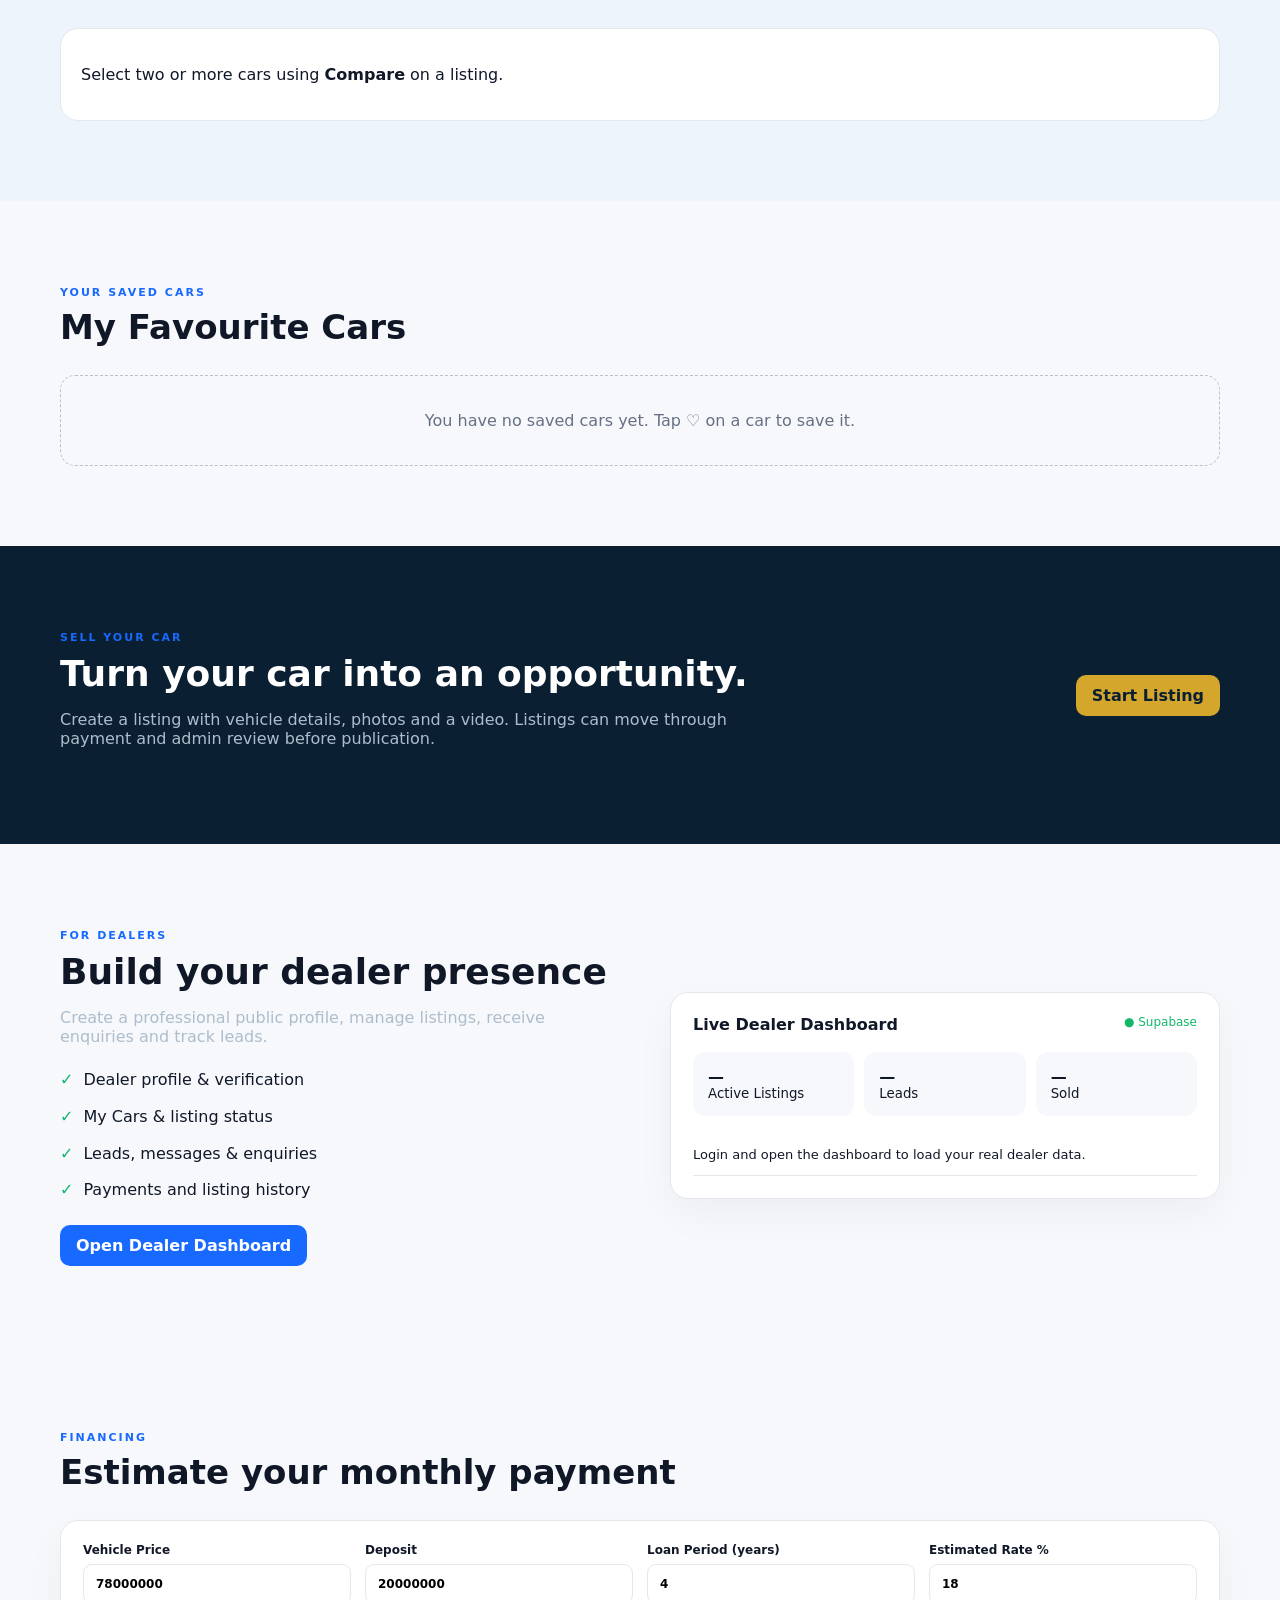
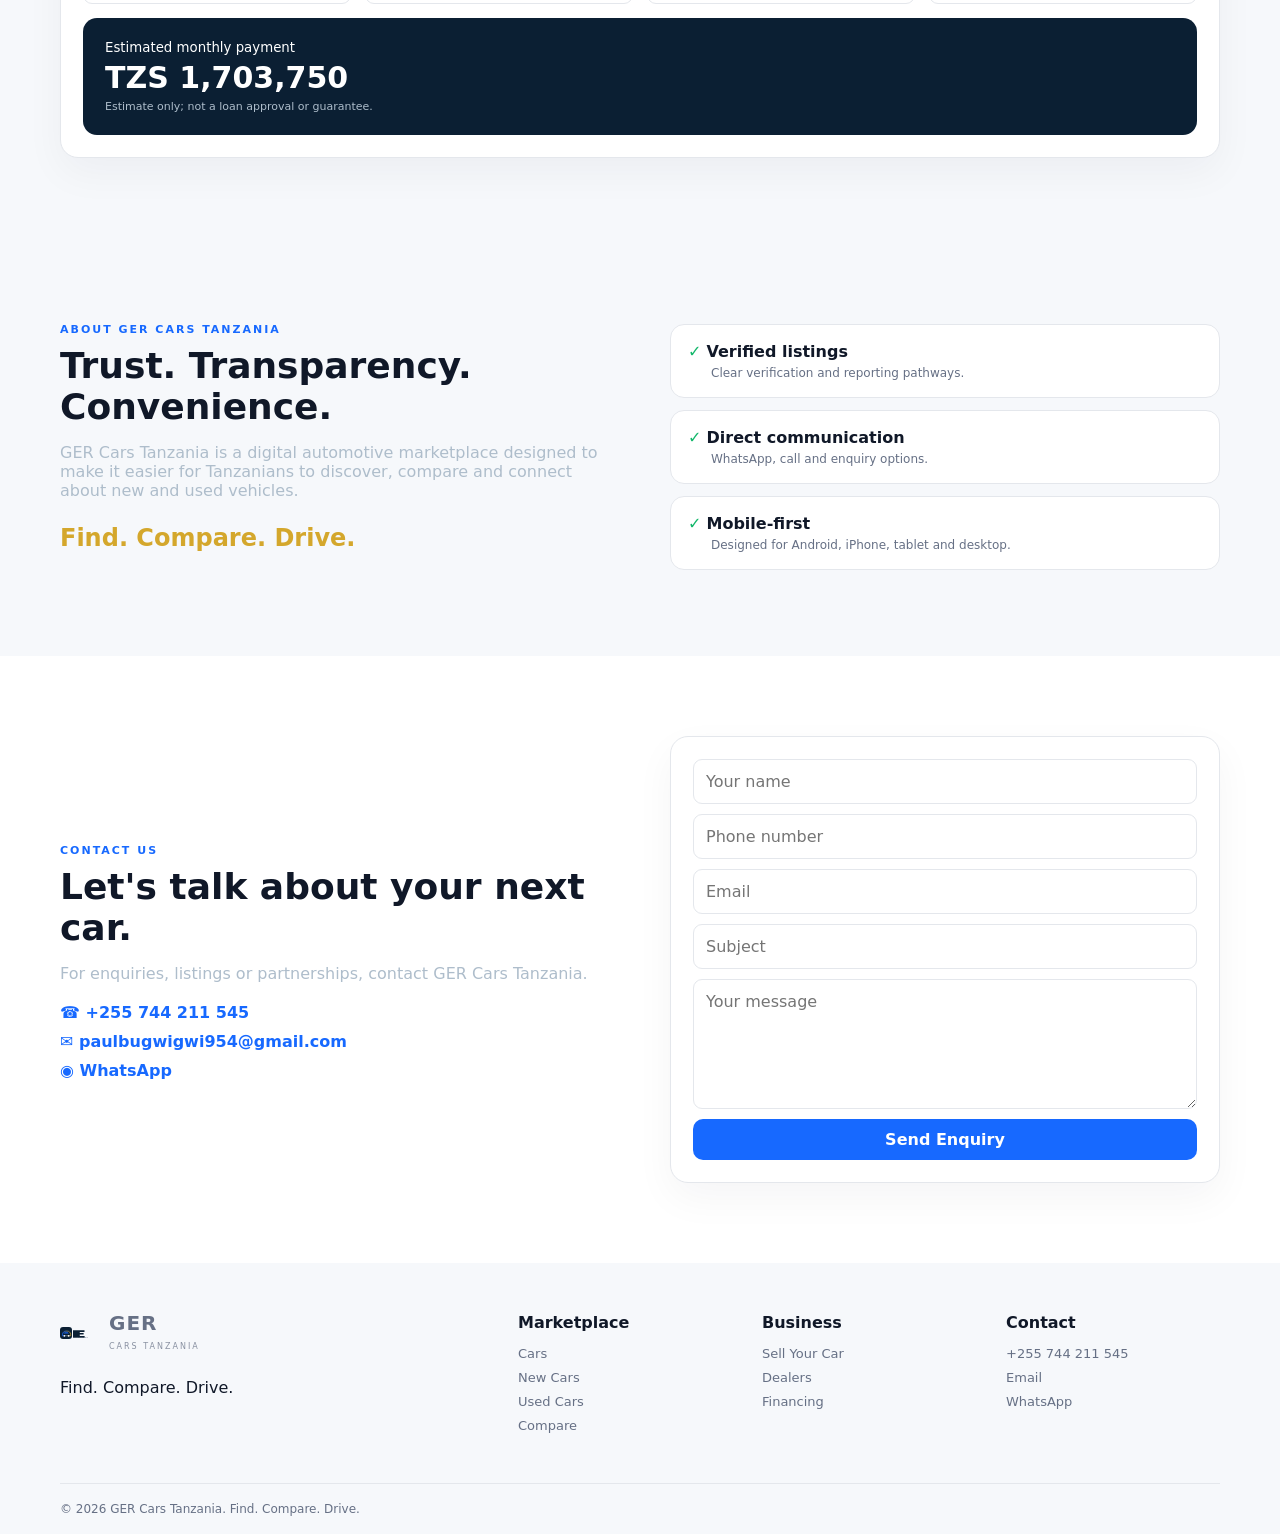
==== commit 885efc63: "Add real photos to vehicle categories" ====
--- a/index.html
+++ b/index.html
@@ -20,7 +20,7 @@
 <section class="hero"><div class="container hero-grid"><div><span class="eyebrow">TANZANIA'S DIGITAL CAR MARKETPLACE</span><h1>Find Your <em>Dream Car</em> in Tanzania</h1><p>Discover new and used cars, compare options and connect directly with sellers.</p>
 <div class="search-panel"><input id="searchInput" placeholder="What car are you looking for? e.g. Toyota Harrier"><div class="filters"><select id="makeFilter"><option value="">Make</option><option>Toyota</option><option>Mercedes-Benz</option><option>BMW</option><option>Mazda</option><option>Honda</option></select><select id="conditionFilter"><option value="">Condition</option><option>New</option><option>Used</option></select><select id="locationFilter"><option value="">Location</option><option>Dar es Salaam</option><option>Mwanza</option><option>Arusha</option><option>Dodoma</option></select><button class="btn primary" id="searchBtn">Search Cars</button></div></div>
 <div class="trust-row"><span>✓ Verified listings</span><span>✓ Direct seller contact</span><span>✓ Compare cars</span></div></div><div class="hero-art"><img src="https://images.unsplash.com/photo-1776924550855-ebe29ac3a13c?auto=format&fit=crop&w=1400&q=85" alt="Toyota Land Cruiser Prado" class="hero-car-image"><div class="hero-badge"><strong>GER VERIFIED</strong><span>Trust • Transparency • Convenience</span></div></div></div></section>
-<section class="categories"><div class="container"><div class="section-head"><div><span class="eyebrow">BROWSE</span><h2>Find the right type</h2></div></div><div class="cat-grid"><button data-cat="SUV">🚙<b>SUVs</b><span>Family & adventure</span></button><button data-cat="Sedan">🚘<b>Sedans</b><span>Comfort & style</span></button><button data-cat="Pickup">🛻<b>Pickups</b><span>Work & utility</span></button><button data-cat="Hatchback">🚗<b>Hatchbacks</b><span>City friendly</span></button><button data-cat="Luxury">✨<b>Luxury Cars</b><span>Premium selection</span></button><button data-cat="Electric">⚡<b>Electric</b><span>Future mobility</span></button></div></div></section>
+<section class="categories"><div class="container"><div class="section-head"><div><span class="eyebrow">BROWSE</span><h2>Find the right type</h2></div></div><div class="cat-grid"><button data-cat="SUV"><img src="https://images.unsplash.com/photo-1503376780353-7e6692767b70?auto=format&fit=crop&w=700&q=82" alt="SUV"><b>SUVs</b><span>Family & adventure</span></button><button data-cat="Sedan"><img src="https://images.unsplash.com/photo-1555215695-3004980ad54e?auto=format&fit=crop&w=700&q=82" alt="Sedan"><b>Sedans</b><span>Comfort & style</span></button><button data-cat="Pickup"><img src="https://images.unsplash.com/photo-1551830820-330a71b99659?auto=format&fit=crop&w=700&q=82" alt="Pickup"><b>Pickups</b><span>Work & utility</span></button><button data-cat="Hatchback"><img src="https://images.unsplash.com/photo-1542362567-b07e54358753?auto=format&fit=crop&w=700&q=82" alt="Hatchback"><b>Hatchbacks</b><span>City friendly</span></button><button data-cat="Luxury"><img src="https://images.unsplash.com/photo-1504215680853-026ed2a45def?auto=format&fit=crop&w=700&q=82" alt="Luxury car"><b>Luxury Cars</b><span>Premium selection</span></button><button data-cat="Electric"><img src="https://images.unsplash.com/photo-1593941707882-a5bba14938c7?auto=format&fit=crop&w=700&q=82" alt="Electric car"><b>Electric</b><span>Future mobility</span></button></div></div></section>
 <section id="cars" class="cars-section"><div class="container"><div class="section-head"><div><span class="eyebrow">MARKETPLACE</span><h2>Featured & Recent Cars</h2></div><div class="sort-wrap"><select id="sortSelect"><option value="newest">Newest First</option><option value="low">Price Low to High</option><option value="high">Price High to Low</option><option value="mileage">Mileage</option></select></div></div><div id="carGrid" class="car-grid"></div><div id="emptyState" class="empty" hidden>No cars match your search. <button class="btn ghost" id="clearBtn">Clear filters</button></div></div></section>
 <section id="compare" class="compare-section"><div class="container"><div class="section-head"><div><span class="eyebrow">SIDE BY SIDE</span><h2>Compare Cars</h2></div><button class="btn ghost" id="clearCompare">Clear comparison</button></div><div id="compareBox" class="compare-box"><p>Select two or more cars using <b>Compare</b> on a listing.</p></div></div></section>
 <section id="favourites" class="fav-section"><div class="container"><div class="section-head"><div><span class="eyebrow">YOUR SAVED CARS</span><h2>My Favourite Cars</h2></div></div><div id="favGrid" class="car-grid"></div><div id="favEmpty" class="empty">You have no saved cars yet. Tap ♡ on a car to save it.</div></div></section>
--- a/styles.css
+++ b/styles.css
@@ -14,3 +14,5 @@
 .muted{color:#667085}
 @media(max-width:700px){.form-row{grid-template-columns:1fr}.my-listing-row{flex-direction:column;align-items:flex-start}.listing-actions{justify-content:flex-start}}
 .vehicle-spec-grid{display:grid;grid-template-columns:repeat(3,minmax(0,1fr));gap:10px;margin:14px 0 24px}.vehicle-spec-grid>div{background:#f5f8fb;border:1px solid #e3eaf1;border-radius:10px;padding:11px}.vehicle-spec-grid small{display:block;color:#66788a;font-size:12px;margin-bottom:4px}.vehicle-spec-grid b{display:block;color:#0b1f33}.vehicle-text{margin:18px 0}.vehicle-text p{white-space:normal;line-height:1.65;color:#4d6073}.listing-form h3{margin:14px 0 4px}.listing-form textarea{min-height:90px}.listing-form label{display:block}.listing-form input[type=checkbox]{width:auto;margin-right:8px}@media(max-width:700px){.vehicle-spec-grid{grid-template-columns:repeat(2,minmax(0,1fr))}}
+
+.photo-upload-preview{display:grid;grid-template-columns:repeat(4,minmax(0,1fr));gap:8px;margin:6px 0 10px}.photo-upload-item{height:90px;border-radius:9px;overflow:hidden;position:relative;background:#eef2f6;border:1px solid #d8e0e8}.photo-upload-item img{width:100%;height:100%;object-fit:cover;display:block}.photo-upload-item span{position:absolute;left:5px;top:5px;background:#0b1f33;color:#fff;border-radius:50%;width:22px;height:22px;display:grid;place-items:center;font-size:11px;font-weight:800}@media(max-width:700px){.photo-upload-preview{grid-template-columns:repeat(3,minmax(0,1fr))}}
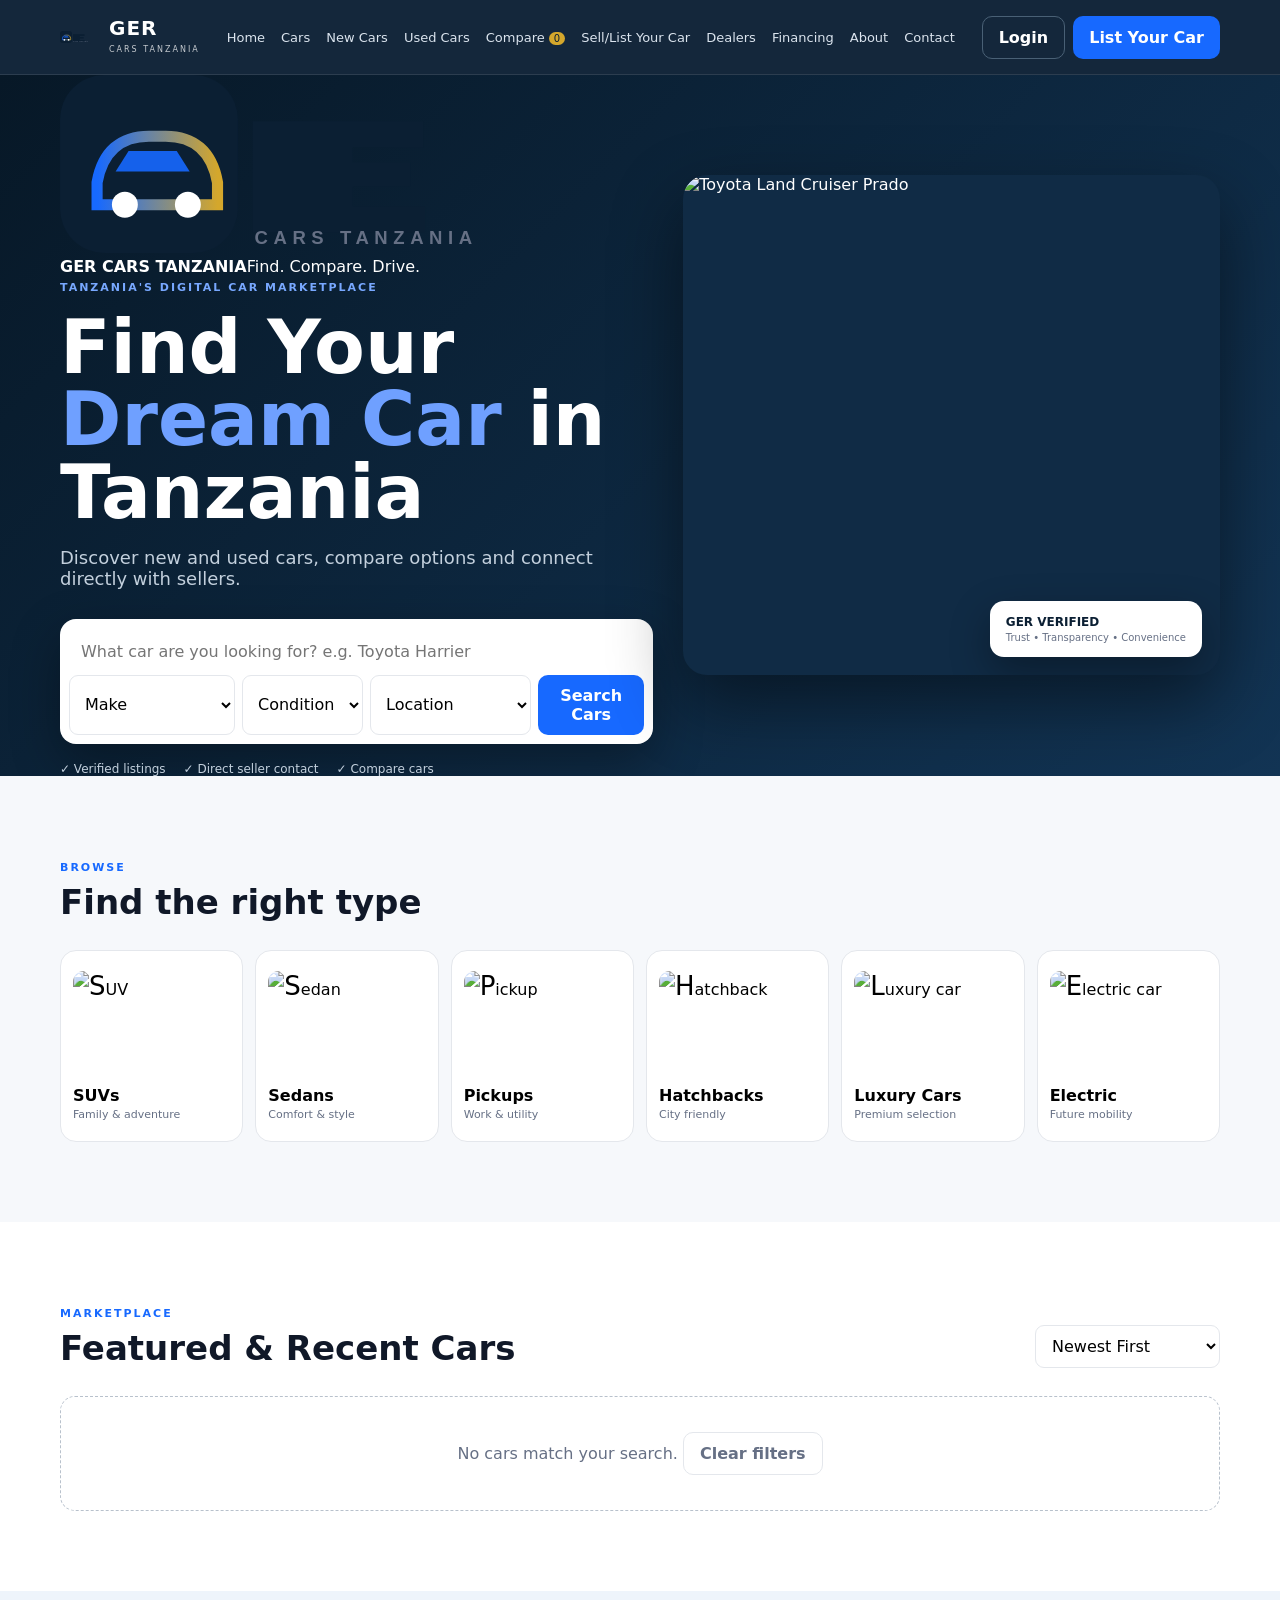
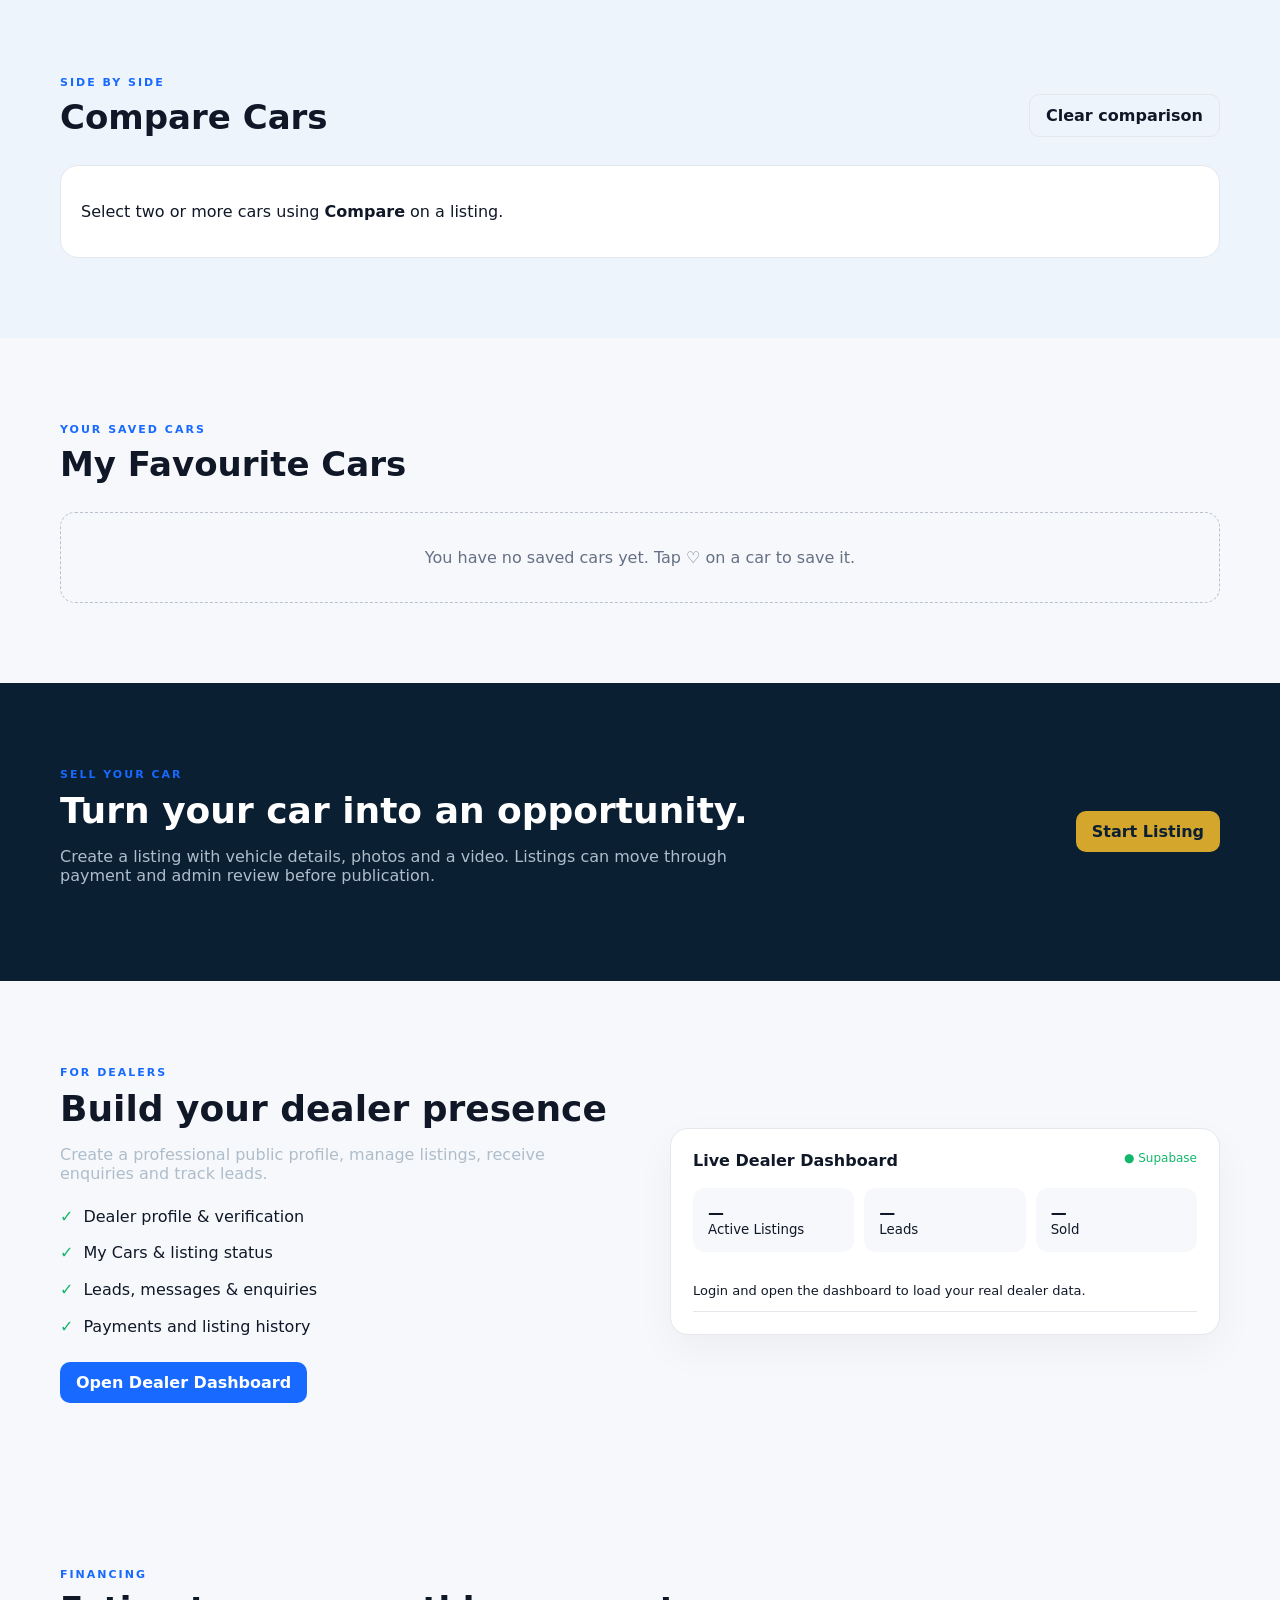
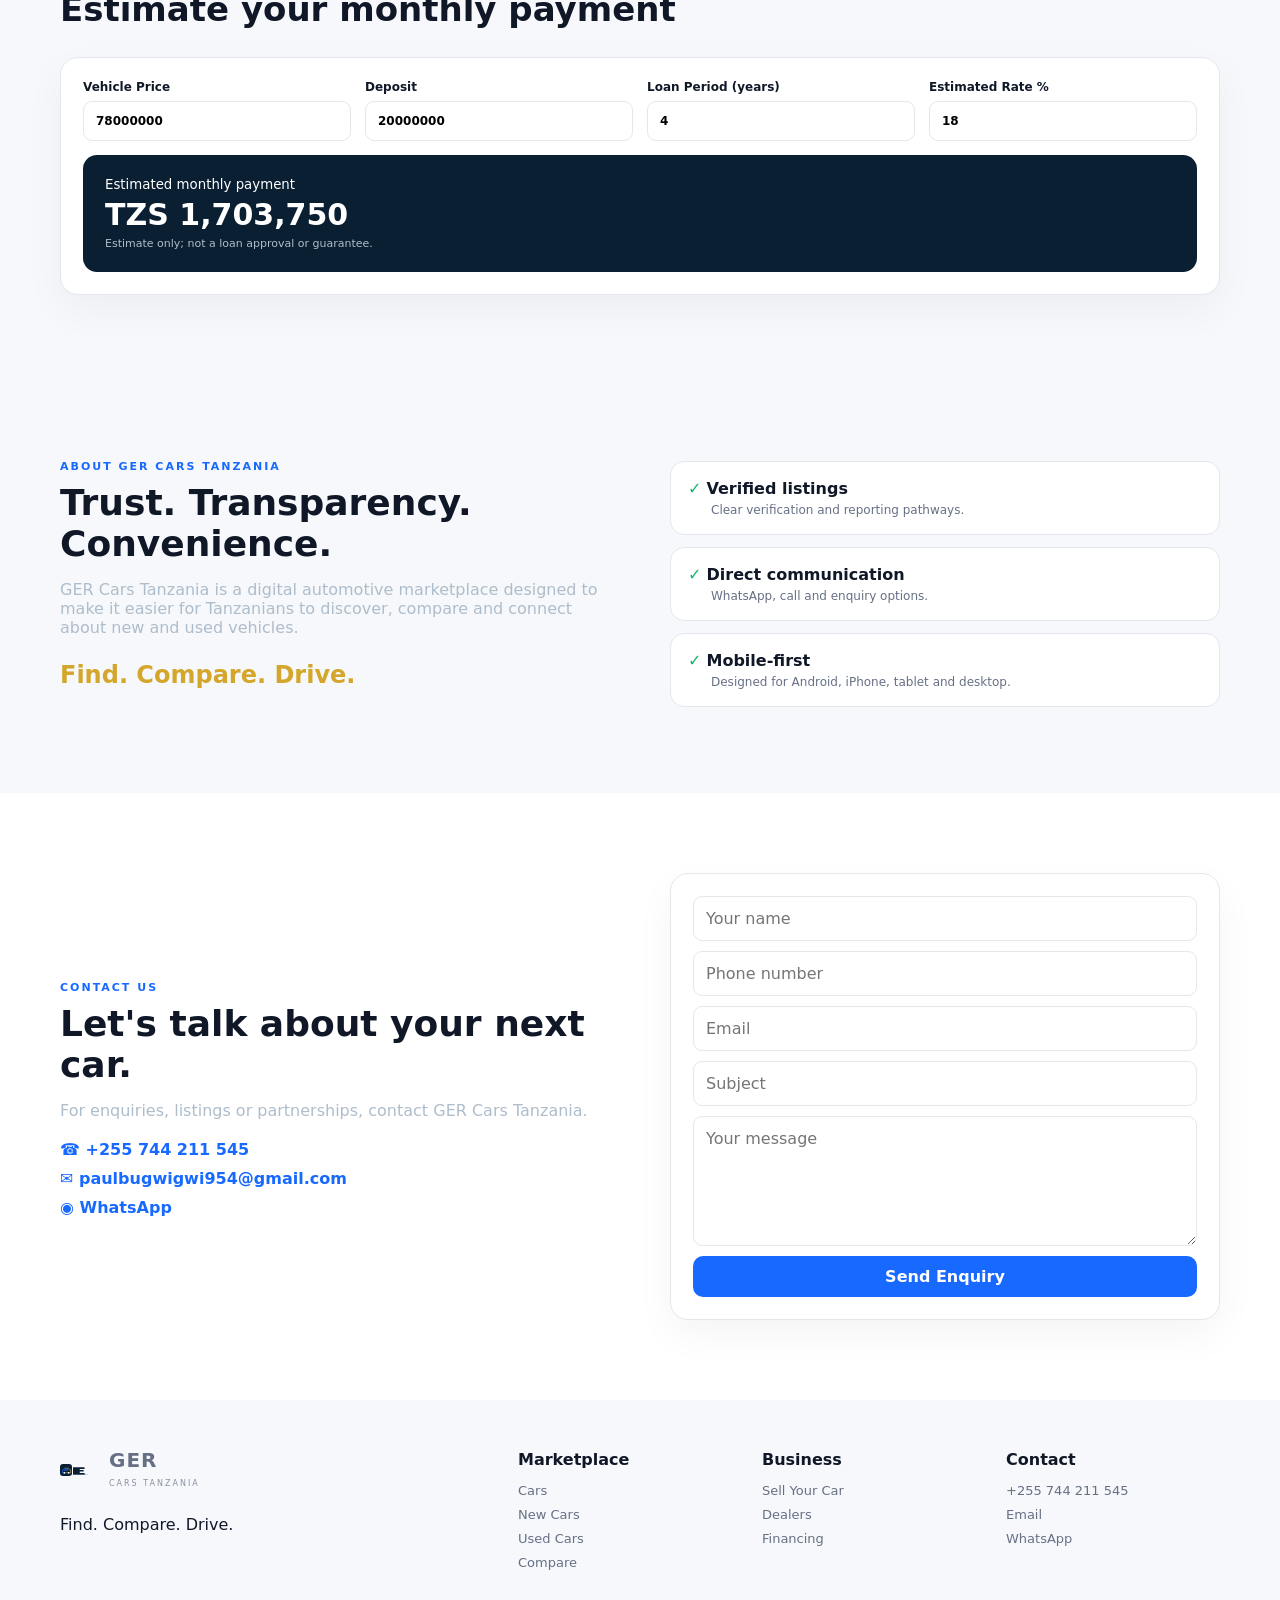
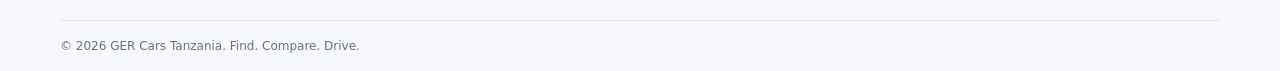
==== commit c58583b8: "Show GER Cars Tanzania logo prominently on home page" ====
--- a/index.html
+++ b/index.html
@@ -17,7 +17,7 @@
 <div class="nav-actions"><button class="btn ghost" id="loginBtn">Login</button><a class="btn primary" href="#sell">List Your Car</a></div>
 </div></header>
 <main id="home">
-<section class="hero"><div class="container hero-grid"><div><span class="eyebrow">TANZANIA'S DIGITAL CAR MARKETPLACE</span><h1>Find Your <em>Dream Car</em> in Tanzania</h1><p>Discover new and used cars, compare options and connect directly with sellers.</p>
+<section class="hero"><div class="container hero-grid"><div><div class="home-brand-mark"><img src="assets/logo.svg" alt="GER Cars Tanzania logo"><div><strong>GER CARS TANZANIA</strong><span>Find. Compare. Drive.</span></div></div><span class="eyebrow">TANZANIA'S DIGITAL CAR MARKETPLACE</span><h1>Find Your <em>Dream Car</em> in Tanzania</h1><p>Discover new and used cars, compare options and connect directly with sellers.</p>
 <div class="search-panel"><input id="searchInput" placeholder="What car are you looking for? e.g. Toyota Harrier"><div class="filters"><select id="makeFilter"><option value="">Make</option><option>Toyota</option><option>Mercedes-Benz</option><option>BMW</option><option>Mazda</option><option>Honda</option></select><select id="conditionFilter"><option value="">Condition</option><option>New</option><option>Used</option></select><select id="locationFilter"><option value="">Location</option><option>Dar es Salaam</option><option>Mwanza</option><option>Arusha</option><option>Dodoma</option></select><button class="btn primary" id="searchBtn">Search Cars</button></div></div>
 <div class="trust-row"><span>✓ Verified listings</span><span>✓ Direct seller contact</span><span>✓ Compare cars</span></div></div><div class="hero-art"><img src="https://images.unsplash.com/photo-1776924550855-ebe29ac3a13c?auto=format&fit=crop&w=1400&q=85" alt="Toyota Land Cruiser Prado" class="hero-car-image"><div class="hero-badge"><strong>GER VERIFIED</strong><span>Trust • Transparency • Convenience</span></div></div></div></section>
 <section class="categories"><div class="container"><div class="section-head"><div><span class="eyebrow">BROWSE</span><h2>Find the right type</h2></div></div><div class="cat-grid"><button data-cat="SUV"><img src="https://images.unsplash.com/photo-1503376780353-7e6692767b70?auto=format&fit=crop&w=700&q=82" alt="SUV"><b>SUVs</b><span>Family & adventure</span></button><button data-cat="Sedan"><img src="https://images.unsplash.com/photo-1555215695-3004980ad54e?auto=format&fit=crop&w=700&q=82" alt="Sedan"><b>Sedans</b><span>Comfort & style</span></button><button data-cat="Pickup"><img src="https://images.unsplash.com/photo-1551830820-330a71b99659?auto=format&fit=crop&w=700&q=82" alt="Pickup"><b>Pickups</b><span>Work & utility</span></button><button data-cat="Hatchback"><img src="https://images.unsplash.com/photo-1542362567-b07e54358753?auto=format&fit=crop&w=700&q=82" alt="Hatchback"><b>Hatchbacks</b><span>City friendly</span></button><button data-cat="Luxury"><img src="https://images.unsplash.com/photo-1504215680853-026ed2a45def?auto=format&fit=crop&w=700&q=82" alt="Luxury car"><b>Luxury Cars</b><span>Premium selection</span></button><button data-cat="Electric"><img src="https://images.unsplash.com/photo-1593941707882-a5bba14938c7?auto=format&fit=crop&w=700&q=82" alt="Electric car"><b>Electric</b><span>Future mobility</span></button></div></div></section>
--- a/styles.css
+++ b/styles.css
@@ -15,4 +15,5 @@
 @media(max-width:700px){.form-row{grid-template-columns:1fr}.my-listing-row{flex-direction:column;align-items:flex-start}.listing-actions{justify-content:flex-start}}
 .vehicle-spec-grid{display:grid;grid-template-columns:repeat(3,minmax(0,1fr));gap:10px;margin:14px 0 24px}.vehicle-spec-grid>div{background:#f5f8fb;border:1px solid #e3eaf1;border-radius:10px;padding:11px}.vehicle-spec-grid small{display:block;color:#66788a;font-size:12px;margin-bottom:4px}.vehicle-spec-grid b{display:block;color:#0b1f33}.vehicle-text{margin:18px 0}.vehicle-text p{white-space:normal;line-height:1.65;color:#4d6073}.listing-form h3{margin:14px 0 4px}.listing-form textarea{min-height:90px}.listing-form label{display:block}.listing-form input[type=checkbox]{width:auto;margin-right:8px}@media(max-width:700px){.vehicle-spec-grid{grid-template-columns:repeat(2,minmax(0,1fr))}}
 
-.photo-upload-preview{display:grid;grid-template-columns:repeat(4,minmax(0,1fr));gap:8px;margin:6px 0 10px}.photo-upload-item{height:90px;border-radius:9px;overflow:hidden;position:relative;background:#eef2f6;border:1px solid #d8e0e8}.photo-upload-item img{width:100%;height:100%;object-fit:cover;display:block}.photo-upload-item span{position:absolute;left:5px;top:5px;background:#0b1f33;color:#fff;border-radius:50%;width:22px;height:22px;display:grid;place-items:center;font-size:11px;font-weight:800}@media(max-width:700px){.photo-upload-preview{grid-template-columns:repeat(3,minmax(0,1fr))}}+.photo-upload-preview{display:grid;grid-template-columns:repeat(4,minmax(0,1fr));gap:8px;margin:6px 0 10px}.photo-upload-item{height:90px;border-radius:9px;overflow:hidden;position:relative;background:#eef2f6;border:1px solid #d8e0e8}.photo-upload-item img{width:100%;height:100%;object-fit:cover;display:block}.photo-upload-item span{position:absolute;left:5px;top:5px;background:#0b1f33;color:#fff;border-radius:50%;width:22px;height:22px;display:grid;place-items:center;font-size:11px;font-weight:800}@media(max-width:700px){.photo-upload-preview{grid-template-columns:repeat(3,minmax(0,1fr))}}
+.cat-grid button img{width:100%;height:105px;object-fit:cover;border-radius:11px;display:block}.dealer-heading{display:flex;align-items:center;gap:14px;margin:10px 0 18px}.dealer-heading img,.dealer-logo-preview{width:64px;height:64px;object-fit:contain;border-radius:12px;border:1px solid var(--border);background:#f7f9fc;padding:5px}.dealer-logo-preview{width:90px;height:90px;margin:4px 0 8px}.dealer-heading h2{margin:0}.dealer-heading p{margin:5px 0;color:var(--muted)}
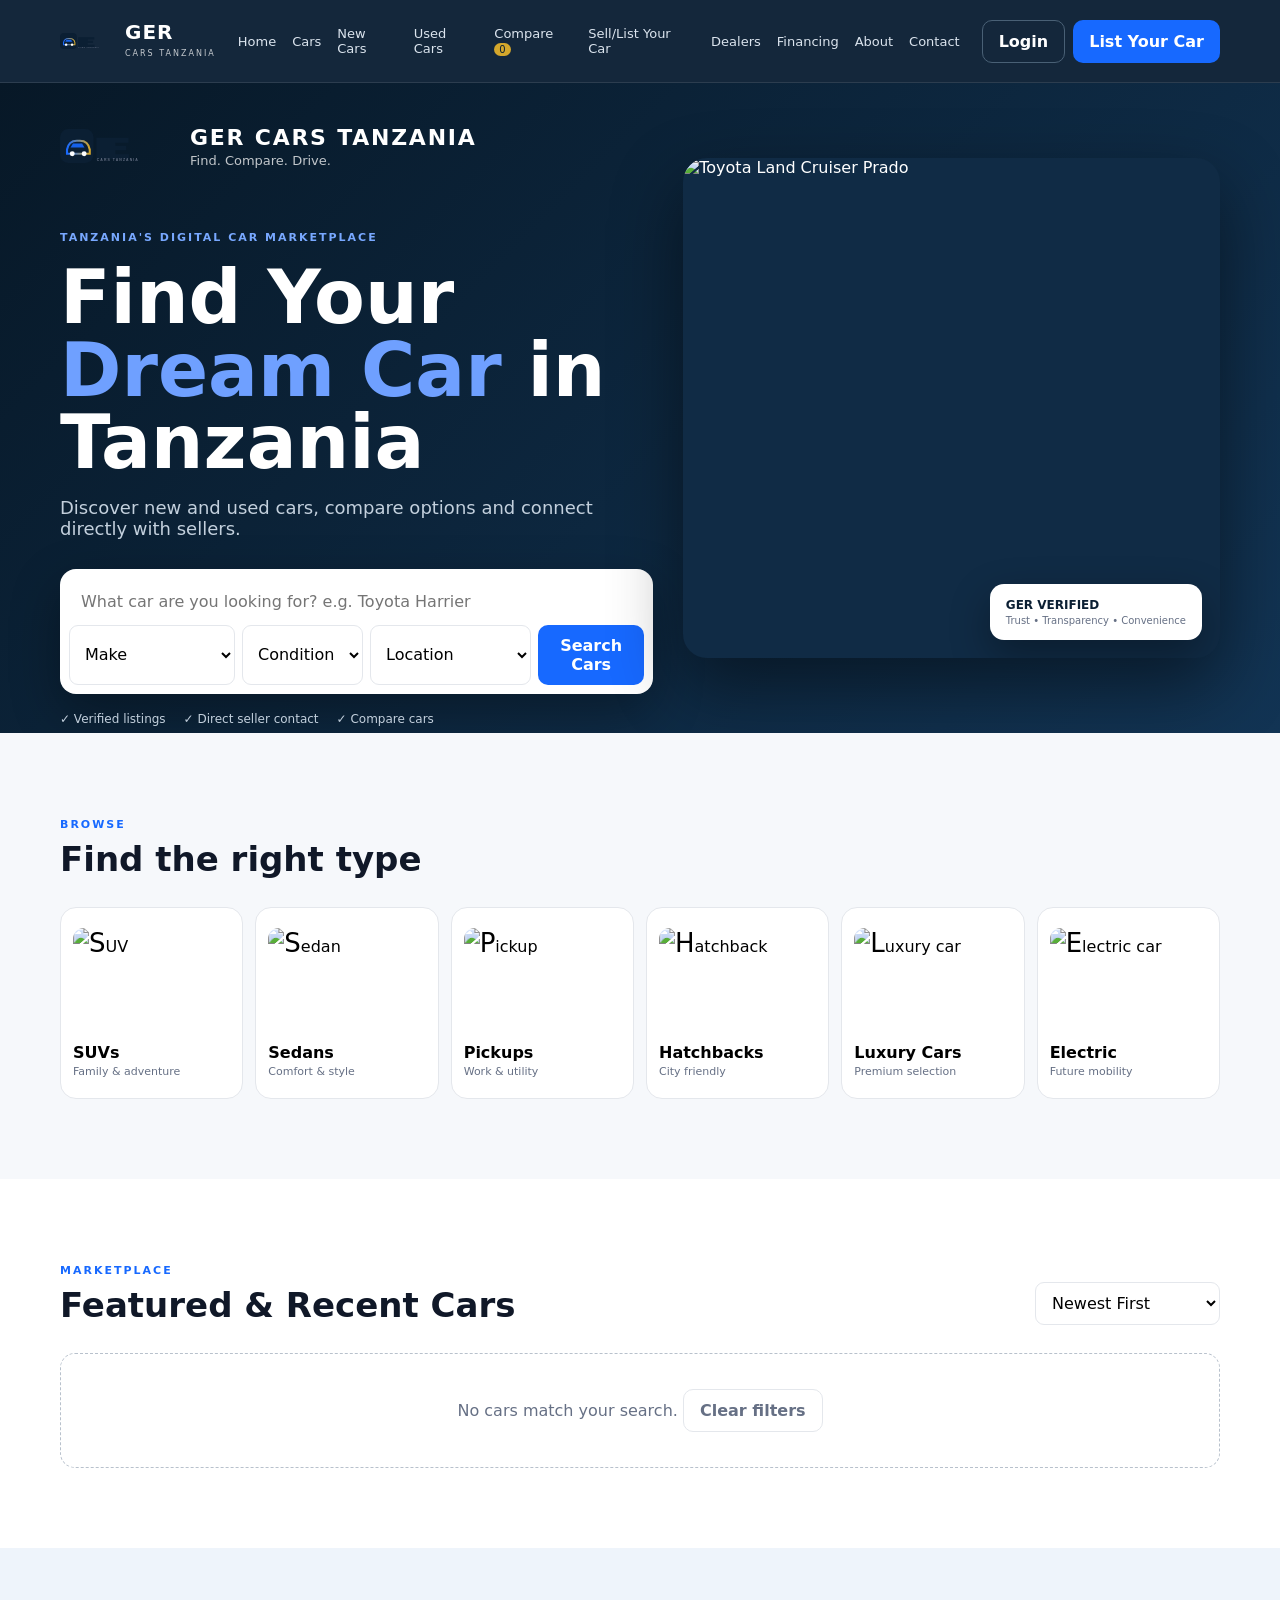
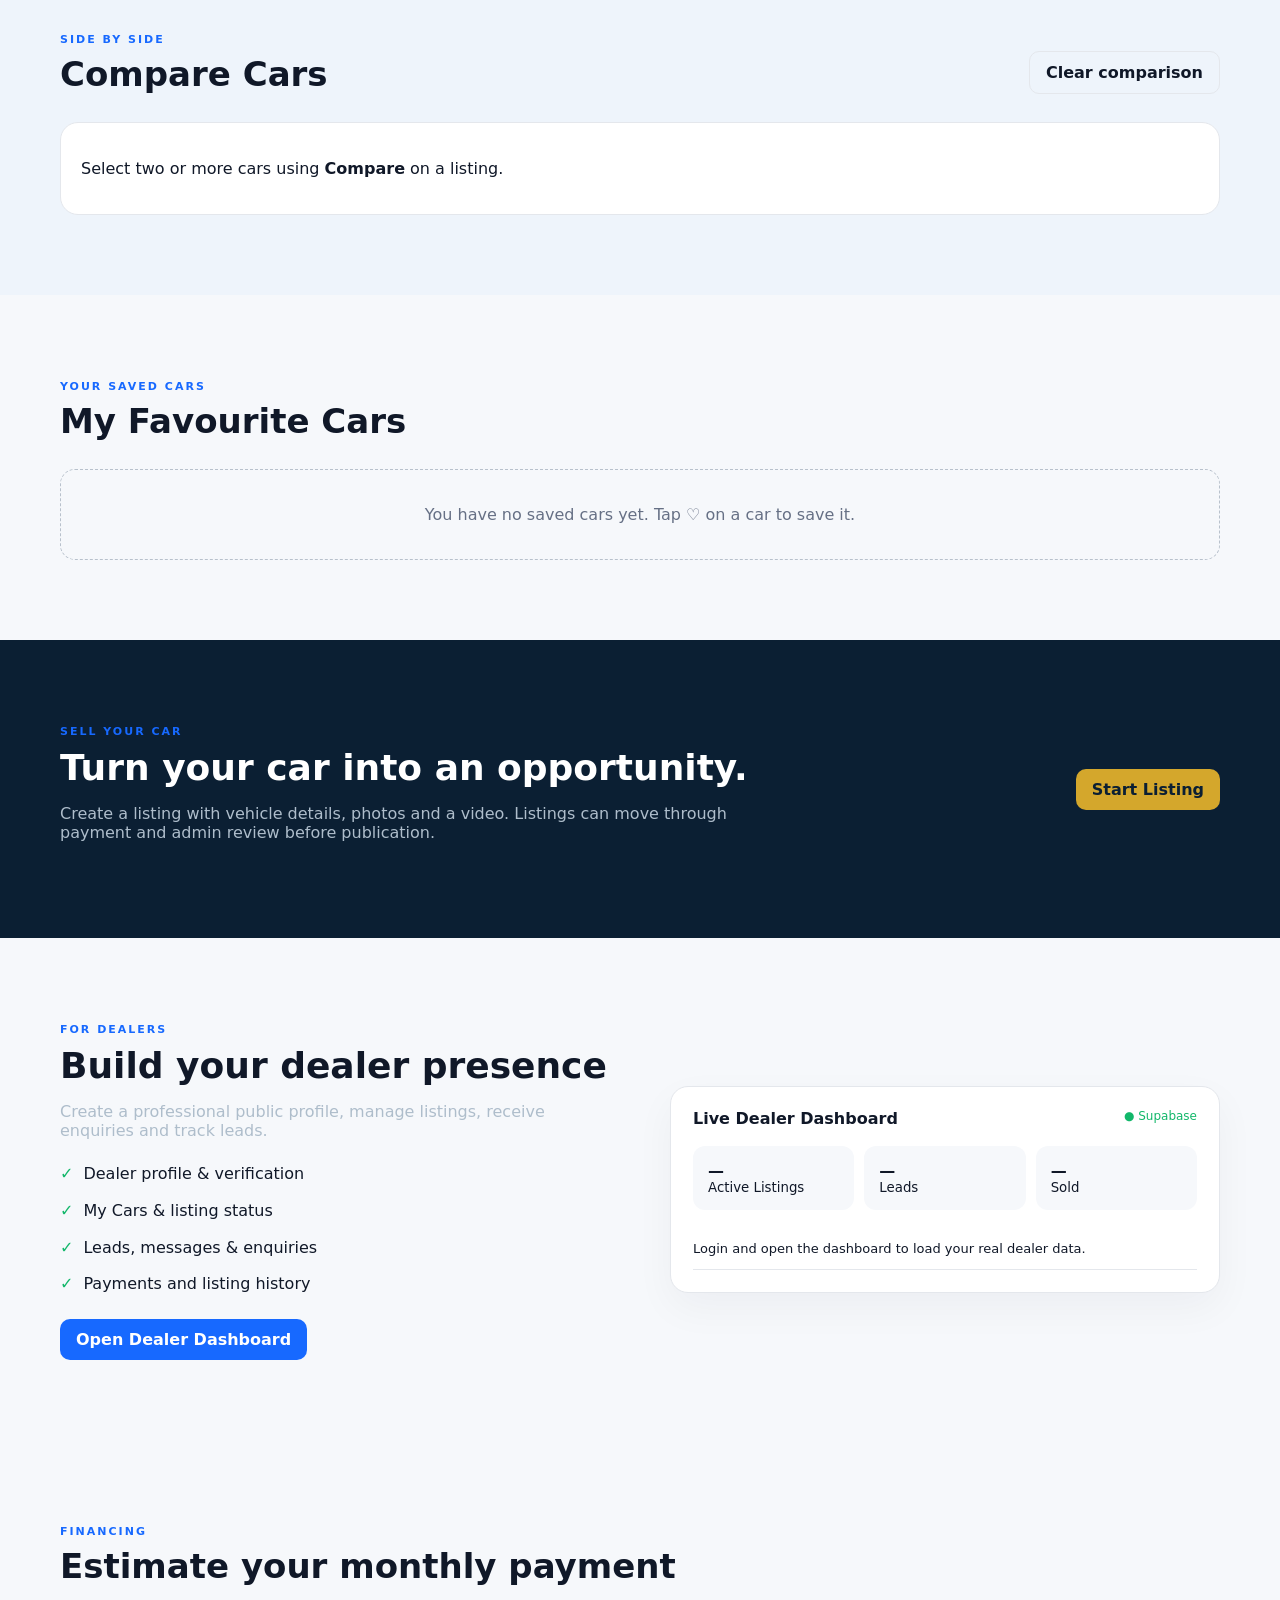
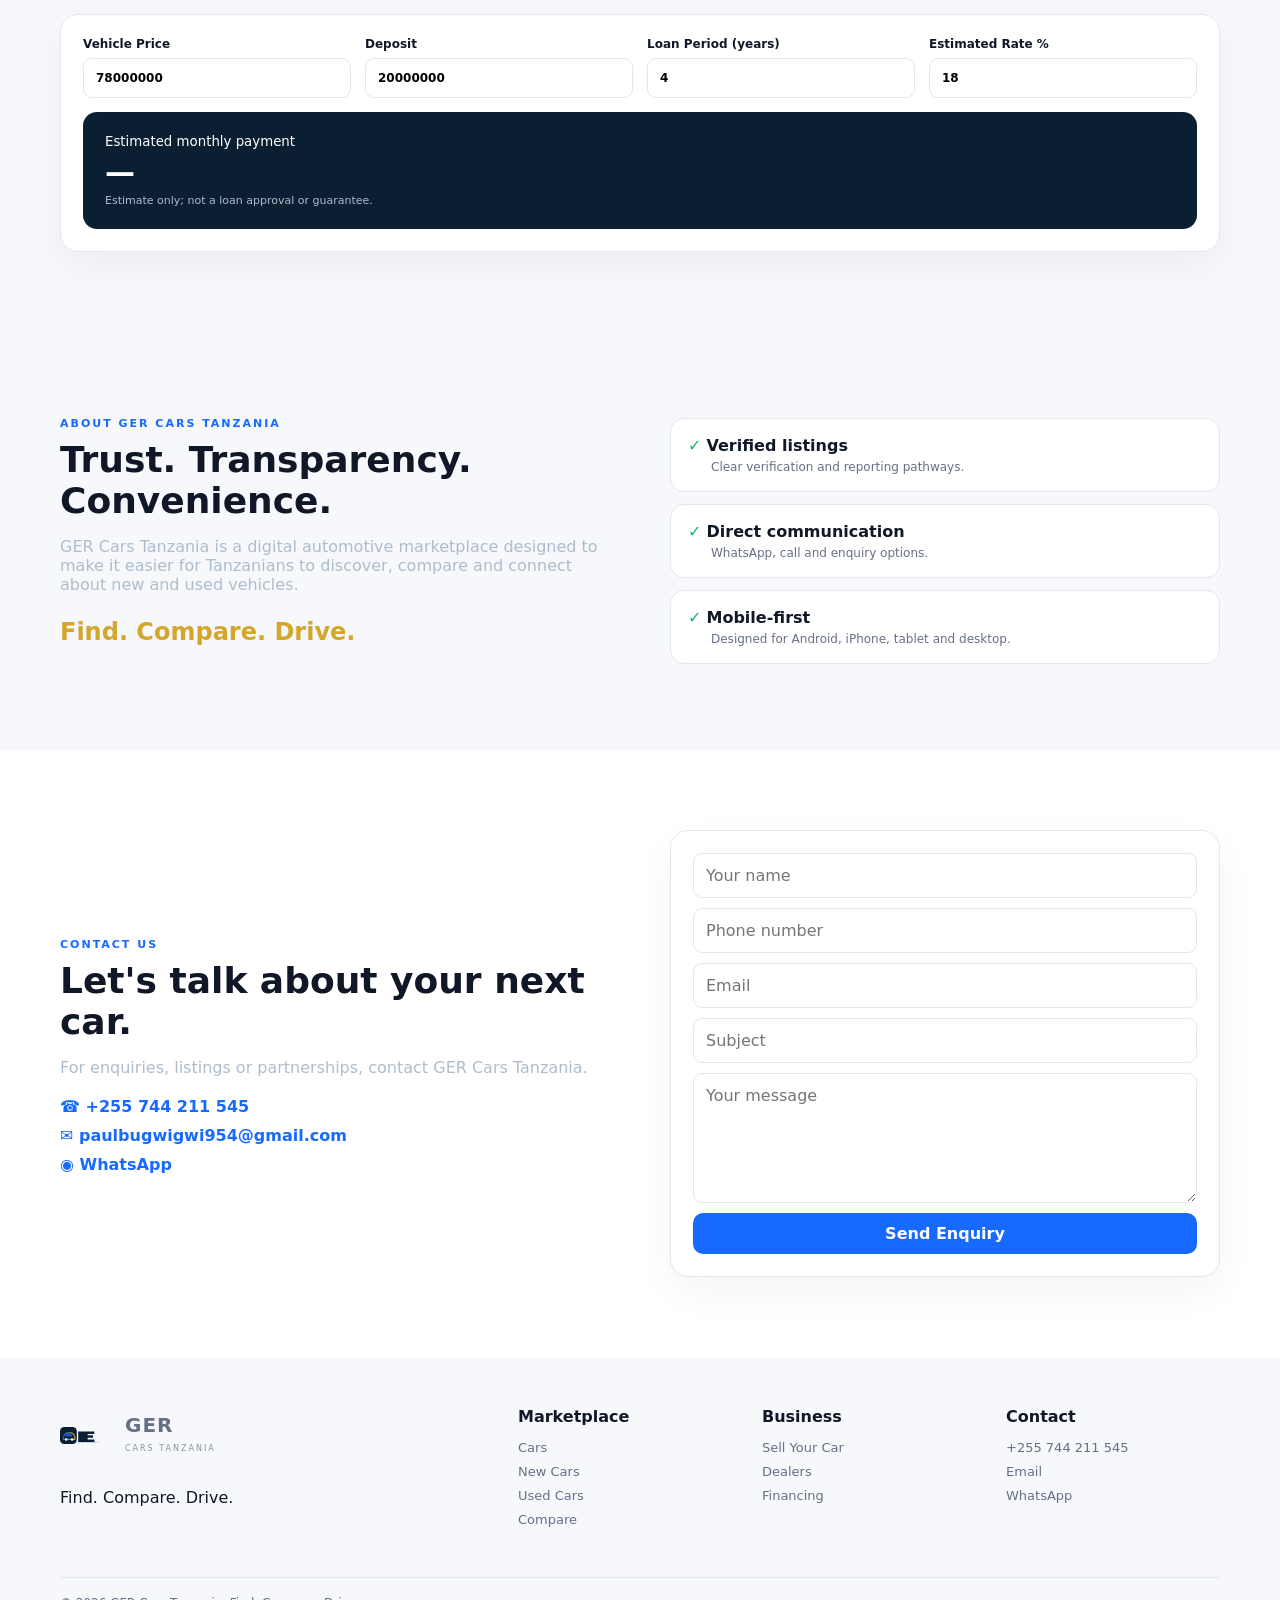
==== commit 0b7a6dfe: "Make Dealer Dashboard button directly callable" ====
--- a/index.html
+++ b/index.html
@@ -25,7 +25,7 @@
 <section id="compare" class="compare-section"><div class="container"><div class="section-head"><div><span class="eyebrow">SIDE BY SIDE</span><h2>Compare Cars</h2></div><button class="btn ghost" id="clearCompare">Clear comparison</button></div><div id="compareBox" class="compare-box"><p>Select two or more cars using <b>Compare</b> on a listing.</p></div></div></section>
 <section id="favourites" class="fav-section"><div class="container"><div class="section-head"><div><span class="eyebrow">YOUR SAVED CARS</span><h2>My Favourite Cars</h2></div></div><div id="favGrid" class="car-grid"></div><div id="favEmpty" class="empty">You have no saved cars yet. Tap ♡ on a car to save it.</div></div></section>
 <section id="sell" class="sell-section"><div class="container sell-card"><div><span class="eyebrow">SELL YOUR CAR</span><h2>Turn your car into an opportunity.</h2><p>Create a listing with vehicle details, photos and a video. Listings can move through payment and admin review before publication.</p></div><button class="btn gold" id="sellBtn">Start Listing</button></div></section>
-<section id="dealers" class="info-section"><div class="container two-col"><div><span class="eyebrow">FOR DEALERS</span><h2>Build your dealer presence</h2><p>Create a professional public profile, manage listings, receive enquiries and track leads.</p><ul class="checks"><li>Dealer profile & verification</li><li>My Cars & listing status</li><li>Leads, messages & enquiries</li><li>Payments and listing history</li></ul><button class="btn primary" id="dealerDashboardBtn">Open Dealer Dashboard</button></div><div class="dashboard-mock"><div class="mock-top"><b>Live Dealer Dashboard</b><span>● Supabase</span></div><div class="stats"><div><strong id="dealerActiveCount">—</strong><small>Active Listings</small></div><div><strong id="dealerLeadCount">—</strong><small>Leads</small></div><div><strong id="dealerSoldCount">—</strong><small>Sold</small></div></div><div class="mock-list" id="dealerPreviewList"><span>Login and open the dashboard to load your real dealer data.</span></div></div></div></section>
+<section id="dealers" class="info-section"><div class="container two-col"><div><span class="eyebrow">FOR DEALERS</span><h2>Build your dealer presence</h2><p>Create a professional public profile, manage listings, receive enquiries and track leads.</p><ul class="checks"><li>Dealer profile & verification</li><li>My Cars & listing status</li><li>Leads, messages & enquiries</li><li>Payments and listing history</li></ul><button class="btn primary" id="dealerDashboardBtn" type="button" onclick="loadDealerDashboard()">Open Dealer Dashboard</button></div><div class="dashboard-mock"><div class="mock-top"><b>Live Dealer Dashboard</b><span>● Supabase</span></div><div class="stats"><div><strong id="dealerActiveCount">—</strong><small>Active Listings</small></div><div><strong id="dealerLeadCount">—</strong><small>Leads</small></div><div><strong id="dealerSoldCount">—</strong><small>Sold</small></div></div><div class="mock-list" id="dealerPreviewList"><span>Login and open the dashboard to load your real dealer data.</span></div></div></div></section>
 <section id="financing" class="finance-section"><div class="container"><div class="section-head"><div><span class="eyebrow">FINANCING</span><h2>Estimate your monthly payment</h2></div></div><div class="finance-card"><label>Vehicle Price<input type="number" id="loanPrice" value="78000000"></label><label>Deposit<input type="number" id="loanDeposit" value="20000000"></label><label>Loan Period (years)<input type="number" id="loanYears" value="4" min="1" max="10"></label><label>Estimated Rate %<input type="number" id="loanRate" value="18" min="0" step="0.1"></label><div class="payment-result"><small>Estimated monthly payment</small><strong id="monthlyPayment">—</strong><span>Estimate only; not a loan approval or guarantee.</span></div></div></div></section>
 <section id="about" class="about-section"><div class="container two-col"><div><span class="eyebrow">ABOUT GER CARS TANZANIA</span><h2>Trust. Transparency. Convenience.</h2><p>GER Cars Tanzania is a digital automotive marketplace designed to make it easier for Tanzanians to discover, compare and connect about new and used vehicles.</p><p class="tagline">Find. Compare. Drive.</p></div><div class="feature-list"><div>✓ <b>Verified listings</b><span>Clear verification and reporting pathways.</span></div><div>✓ <b>Direct communication</b><span>WhatsApp, call and enquiry options.</span></div><div>✓ <b>Mobile-first</b><span>Designed for Android, iPhone, tablet and desktop.</span></div></div></div></section>
 <section id="contact" class="contact-section"><div class="container two-col"><div><span class="eyebrow">CONTACT US</span><h2>Let's talk about your next car.</h2><p>For enquiries, listings or partnerships, contact GER Cars Tanzania.</p><div class="contact-lines"><a href="tel:+255744211545">☎ +255 744 211 545</a><a href="mailto:paulbugwigwi954@gmail.com">✉ paulbugwigwi954@gmail.com</a><a href="https://wa.me/255744211545" target="_blank" rel="noopener">◉ WhatsApp</a></div></div><form id="contactForm" class="contact-form"><input name="name" required placeholder="Your name"><input name="phone" placeholder="Phone number"><input name="email" type="email" placeholder="Email"><input name="subject" placeholder="Subject"><textarea name="message" required placeholder="Your message"></textarea><button class="btn primary" type="submit">Send Enquiry</button></form></div></section>
--- a/styles.css
+++ b/styles.css
@@ -1,8 +1,9 @@
-:root{--navy:#0B1F33;--blue:#1769FF;--gold:#D4A72C;--bg:#F6F8FB;--text:#101828;--muted:#667085;--white:#fff;--border:#E4E7EC;--green:#12B76A}*{box-sizing:border-box}html{scroll-behavior:smooth}body{margin:0;font-family:Inter,ui-sans-serif,system-ui,-apple-system,BlinkMacSystemFont,"Segoe UI",sans-serif;background:var(--bg);color:var(--text)}a{text-decoration:none;color:inherit}button,input,select,textarea{font:inherit}.container{width:min(1160px,calc(100% - 32px));margin:auto}.site-header{position:sticky;top:0;z-index:20;background:rgba(11,31,51,.96);color:white;border-bottom:1px solid rgba(255,255,255,.1)}.nav-wrap{min-height:74px;display:flex;align-items:center;gap:22px}.brand{display:flex;align-items:center;gap:9px;white-space:nowrap}.brand img{width:40px;height:40px}.brand b{display:block;font-size:20px;line-height:18px;letter-spacing:1px}.brand small{font-size:8px;letter-spacing:2px;opacity:.75}.site-header nav{display:flex;align-items:center;gap:16px;flex:1;justify-content:center}.site-header nav a{font-size:13px;color:#dbe4ee}.site-header nav a:hover{color:#fff}.site-header nav i{font-style:normal;background:var(--gold);color:var(--navy);border-radius:99px;padding:1px 5px;font-size:10px}.nav-actions{display:flex;gap:8px}.btn{border:0;border-radius:10px;padding:11px 16px;font-weight:700;cursor:pointer;display:inline-flex;align-items:center;justify-content:center;gap:7px}.btn.primary{background:var(--blue);color:white}.btn.gold{background:var(--gold);color:var(--navy)}.btn.ghost{background:transparent;border:1px solid var(--border);color:inherit}.site-header .btn.ghost{border-color:#496075;color:white}.menu-btn{display:none;margin-left:auto;background:none;border:0;color:white;font-size:25px}.hero{background:linear-gradient(135deg,#071827,#123454);color:white;overflow:hidden}.hero-grid{min-height:650px;display:grid;grid-template-columns:1.05fr .95fr;align-items:center;gap:30px}.eyebrow{font-size:11px;letter-spacing:2px;font-weight:800;color:var(--blue)}.hero .eyebrow{color:#78a8ff}.hero h1{font-size:clamp(44px,6vw,74px);line-height:.98;margin:16px 0}.hero h1 em{font-style:normal;color:#6fa0ff}.hero p{font-size:18px;color:#c3d0dd;max-width:620px}.search-panel{margin-top:30px;background:white;padding:9px;border-radius:16px;box-shadow:0 18px 50px #0005;color:var(--text)}.search-panel>input{width:100%;border:0;outline:0;padding:14px 12px;font-size:16px}.filters{display:grid;grid-template-columns:1fr 1fr 1fr auto;gap:7px}.filters select{border:1px solid var(--border);border-radius:9px;padding:11px;background:white}.trust-row{display:flex;gap:18px;flex-wrap:wrap;margin-top:18px;font-size:12px;color:#c3d0dd}.hero-art{height:500px;position:relative;border-radius:24px;overflow:hidden;box-shadow:0 28px 70px #0007;background:#102b45}.hero-car-image{width:100%;height:100%;object-fit:cover;object-position:center;border-radius:24px;display:block}.hero-badge{position:absolute;right:18px;bottom:18px;background:#fff;color:var(--navy);padding:14px 16px;border-radius:14px;box-shadow:0 15px 40px #0005}.hero-badge strong,.hero-badge span{display:block}.hero-badge strong{font-size:12px}.hero-badge span{font-size:10px;color:var(--muted);margin-top:3px}
+.home-brand-mark{display:flex;align-items:center;gap:18px;margin-bottom:24px}.home-brand-mark img{width:112px;height:112px;object-fit:contain;border-radius:22px;flex:0 0 auto}.home-brand-mark div{display:flex;flex-direction:column;gap:3px}.home-brand-mark strong{font-size:22px;letter-spacing:.08em}.home-brand-mark span{font-size:13px;opacity:.75}
+:root{--navy:#0B1F33;--blue:#1769FF;--gold:#D4A72C;--bg:#F6F8FB;--text:#101828;--muted:#667085;--white:#fff;--border:#E4E7EC;--green:#12B76A}*{box-sizing:border-box}html{scroll-behavior:smooth}body{margin:0;font-family:Inter,ui-sans-serif,system-ui,-apple-system,BlinkMacSystemFont,"Segoe UI",sans-serif;background:var(--bg);color:var(--text)}a{text-decoration:none;color:inherit}button,input,select,textarea{font:inherit}.container{width:min(1160px,calc(100% - 32px));margin:auto}.site-header{position:sticky;top:0;z-index:20;background:rgba(11,31,51,.96);color:white;border-bottom:1px solid rgba(255,255,255,.1)}.nav-wrap{min-height:82px;display:flex;align-items:center;gap:22px}.brand{display:flex;align-items:center;gap:9px;white-space:nowrap}.brand img{width:56px;height:56px;object-fit:contain}.brand b{display:block;font-size:20px;line-height:18px;letter-spacing:1px}.brand small{font-size:8px;letter-spacing:2px;opacity:.75}.site-header nav{display:flex;align-items:center;gap:16px;flex:1;justify-content:center}.site-header nav a{font-size:13px;color:#dbe4ee}.site-header nav a:hover{color:#fff}.site-header nav i{font-style:normal;background:var(--gold);color:var(--navy);border-radius:99px;padding:1px 5px;font-size:10px}.nav-actions{display:flex;gap:8px}.btn{border:0;border-radius:10px;padding:11px 16px;font-weight:700;cursor:pointer;display:inline-flex;align-items:center;justify-content:center;gap:7px}.btn.primary{background:var(--blue);color:white}.btn.gold{background:var(--gold);color:var(--navy)}.btn.ghost{background:transparent;border:1px solid var(--border);color:inherit}.site-header .btn.ghost{border-color:#496075;color:white}.menu-btn{display:none;margin-left:auto;background:none;border:0;color:white;font-size:25px}.hero{background:linear-gradient(135deg,#071827,#123454);color:white;overflow:hidden}.hero-grid{min-height:650px;display:grid;grid-template-columns:1.05fr .95fr;align-items:center;gap:30px}.eyebrow{font-size:11px;letter-spacing:2px;font-weight:800;color:var(--blue)}.hero .eyebrow{color:#78a8ff}.hero h1{font-size:clamp(44px,6vw,74px);line-height:.98;margin:16px 0}.hero h1 em{font-style:normal;color:#6fa0ff}.hero p{font-size:18px;color:#c3d0dd;max-width:620px}.search-panel{margin-top:30px;background:white;padding:9px;border-radius:16px;box-shadow:0 18px 50px #0005;color:var(--text)}.search-panel>input{width:100%;border:0;outline:0;padding:14px 12px;font-size:16px}.filters{display:grid;grid-template-columns:1fr 1fr 1fr auto;gap:7px}.filters select{border:1px solid var(--border);border-radius:9px;padding:11px;background:white}.trust-row{display:flex;gap:18px;flex-wrap:wrap;margin-top:18px;font-size:12px;color:#c3d0dd}.hero-art{height:500px;position:relative;border-radius:24px;overflow:hidden;box-shadow:0 28px 70px #0007;background:#102b45}.hero-car-image{width:100%;height:100%;object-fit:cover;object-position:center;border-radius:24px;display:block}.hero-badge{position:absolute;right:18px;bottom:18px;background:#fff;color:var(--navy);padding:14px 16px;border-radius:14px;box-shadow:0 15px 40px #0005}.hero-badge strong,.hero-badge span{display:block}.hero-badge strong{font-size:12px}.hero-badge span{font-size:10px;color:var(--muted);margin-top:3px}
 .categories,.cars-section,.compare-section,.fav-section,.sell-section,.info-section,.finance-section,.about-section,.contact-section{padding:80px 0}.section-head{display:flex;align-items:end;justify-content:space-between;gap:20px;margin-bottom:28px}.section-head h2{font-size:34px;margin:7px 0 0}.cat-grid{display:grid;grid-template-columns:repeat(6,1fr);gap:12px}.cat-grid button{border:1px solid var(--border);background:white;border-radius:16px;padding:20px 12px;text-align:left;cursor:pointer}.cat-grid button:hover{transform:translateY(-2px);box-shadow:0 10px 30px #0b1f3312}.cat-grid button:first-letter{font-size:26px}.cat-grid b,.cat-grid span{display:block}.cat-grid b{margin-top:10px}.cat-grid span{font-size:11px;color:var(--muted);margin-top:3px}.cars-section{background:white}.sort-wrap select{padding:10px 12px;border:1px solid var(--border);border-radius:9px;background:white}.car-grid{display:grid;grid-template-columns:repeat(3,1fr);gap:18px}.car-card{background:white;border:1px solid var(--border);border-radius:18px;overflow:hidden;position:relative;box-shadow:0 8px 24px #0b1f3308}.car-photo{height:190px;background:linear-gradient(135deg,#102b45,#3970ad);position:relative;display:flex;align-items:center;justify-content:center;color:white}.car-photo:after{content:"🚘";font-size:82px;filter:drop-shadow(0 15px 15px #0006)}.badge{position:absolute;top:12px;left:12px;background:var(--gold);color:var(--navy);padding:5px 8px;border-radius:7px;font-size:10px;font-weight:800}.fav{position:absolute;top:10px;right:10px;width:36px;height:36px;border:0;border-radius:50%;background:#fff;color:#344054;cursor:pointer;font-size:18px}.fav.active{color:#e63946}.car-info{padding:16px}.car-title{display:flex;justify-content:space-between;gap:8px}.car-title h3{margin:0;font-size:18px}.price{font-weight:900;color:var(--navy);font-size:17px;white-space:nowrap}.meta{display:flex;flex-wrap:wrap;gap:7px;color:var(--muted);font-size:11px;margin:10px 0}.meta span{background:var(--bg);padding:5px 7px;border-radius:6px}.card-actions{display:flex;gap:7px}.card-actions .btn{flex:1;padding:9px 8px;font-size:12px}.compare-btn{background:var(--navy);color:white;border:0;border-radius:9px}.empty{padding:35px;border:1px dashed #b8c1cc;border-radius:15px;text-align:center;color:var(--muted)}.car-main-image{width:100%;height:100%;object-fit:cover;display:block}.car-photo{height:190px;background:#102b45;position:relative;overflow:hidden}.car-photo:after{display:none}.photo-strip{display:flex;gap:5px;padding:7px 9px;background:#fff;align-items:center;overflow:hidden}.photo-thumb{width:54px;height:38px;padding:0;border:2px solid transparent;border-radius:6px;overflow:hidden;background:#eee;cursor:pointer;flex:0 0 auto}.photo-thumb.active{border-color:var(--gold)}.photo-thumb img{width:100%;height:100%;object-fit:cover;display:block}.photo-count{font-size:10px;font-weight:800;color:var(--muted);margin-left:auto;white-space:nowrap}.detail-main-image{width:100%;height:330px;object-fit:cover;border-radius:14px;display:block;background:#102b45}.detail-gallery{display:flex;gap:7px;margin-top:8px;overflow:auto}.detail-thumb{width:76px;height:54px;padding:0;border:2px solid transparent;border-radius:8px;overflow:hidden;flex:0 0 auto;cursor:pointer;background:#eee}.detail-thumb.active{border-color:var(--gold)}.detail-thumb img{width:100%;height:100%;object-fit:cover;display:block}
 .compare-section{background:#eef4fb}.compare-box{background:white;border:1px solid var(--border);border-radius:18px;padding:20px;overflow:auto}.compare-table{width:100%;border-collapse:collapse;min-width:650px}.compare-table th,.compare-table td{padding:12px;border-bottom:1px solid var(--border);text-align:left}.compare-table th{color:var(--navy)}.sell-section{background:var(--navy);color:white}.sell-card{display:flex;align-items:center;justify-content:space-between;gap:25px}.sell-card h2,.two-col h2{font-size:36px;margin:8px 0}.sell-card p,.two-col p{color:#aebdcb;max-width:700px}.two-col{display:grid;grid-template-columns:1fr 1fr;gap:60px;align-items:center}.checks{padding:0;list-style:none;line-height:2.3}.checks li:before{content:"✓";color:var(--green);font-weight:900;margin-right:10px}.dashboard-mock,.finance-card,.contact-form{background:white;border:1px solid var(--border);border-radius:18px;padding:22px;box-shadow:0 15px 40px #0b1f330b}.mock-top{display:flex;justify-content:space-between}.mock-top span{color:var(--green);font-size:12px}.stats{display:grid;grid-template-columns:repeat(3,1fr);gap:10px;margin:18px 0}.stats div{background:var(--bg);padding:15px;border-radius:12px}.stats strong,.stats small{display:block}.mock-list span{display:flex;justify-content:space-between;padding:13px 0;border-bottom:1px solid var(--border);font-size:13px}.finance-card{display:grid;grid-template-columns:repeat(4,1fr);gap:14px}.finance-card label{font-size:12px;font-weight:800}.finance-card input{display:block;width:100%;margin-top:7px;padding:12px;border:1px solid var(--border);border-radius:9px}.payment-result{grid-column:1/-1;background:var(--navy);color:white;border-radius:14px;padding:22px}.payment-result small,.payment-result strong,.payment-result span{display:block}.payment-result strong{font-size:30px;margin:5px 0}.payment-result span{font-size:11px;color:#aebdcb}.tagline{font-weight:900;color:var(--gold)!important;font-size:24px}.feature-list{display:grid;gap:12px}.feature-list div{background:white;border:1px solid var(--border);border-radius:14px;padding:17px}.feature-list div:first-letter{color:var(--green)}.feature-list span{display:block;color:var(--muted);font-size:12px;margin-top:5px;margin-left:23px}.contact-section{background:white}.contact-lines{display:grid;gap:10px;margin-top:20px}.contact-lines a{color:var(--blue);font-weight:700}.contact-form{display:grid;gap:10px}.contact-form input,.contact-form textarea{border:1px solid var(--border);border-radius:9px;padding:12px;outline:0}.contact-form textarea{min-height:130px;resize:vertical}.footer-grid{padding:50px 0;display:grid;grid-template-columns:2fr 1fr 1fr 1fr;gap:30px}.footer-grid>div{display:flex;flex-direction:column;gap:9px}.footer-grid b{margin-bottom:5px}.footer-grid a{color:#667085;font-size:13px}.footer-brand{color:var(--navy)}.copyright{padding:18px 0;border-top:1px solid var(--border);font-size:12px;color:var(--muted)}.toast{position:fixed;z-index:100;right:20px;bottom:20px;background:var(--navy);color:white;padding:13px 16px;border-radius:10px;box-shadow:0 10px 30px #0004;opacity:0;pointer-events:none;transform:translateY(10px);transition:.25s}.toast.show{opacity:1;transform:none}.modal{position:fixed;inset:0;background:#071827bb;z-index:90;display:grid;place-items:center;padding:20px}.modal[hidden]{display:none}.modal-card{background:white;border-radius:18px;width:min(720px,100%);max-height:90vh;overflow:auto;padding:28px;position:relative}.modal-close{position:absolute;right:12px;top:8px;border:0;background:none;font-size:30px;cursor:pointer}.detail-grid{display:grid;grid-template-columns:1fr 1fr;gap:22px}.detail-photo{height:230px;border-radius:14px;background:linear-gradient(135deg,#102b45,#3970ad);display:grid;place-items:center;color:white;font-size:100px}.detail-info h2{margin:0}.detail-info .big{font-size:25px;font-weight:900;margin:10px 0}.detail-actions{display:flex;gap:8px;margin-top:18px}.detail-actions .btn{flex:1}
 @media(max-width:1000px){.site-header nav{gap:9px}.site-header nav a{font-size:11px}.cat-grid{grid-template-columns:repeat(3,1fr)}.hero-grid{grid-template-columns:1fr}.hero-art{height:320px;display:block}.car-grid{grid-template-columns:repeat(2,1fr)}.finance-card{grid-template-columns:repeat(2,1fr)}}
-@media(max-width:760px){.container{width:min(100% - 22px,1160px)}.site-header .nav-wrap{min-height:64px}.menu-btn{display:block}.site-header nav,.nav-actions{display:none}.site-header nav.open{display:grid;position:absolute;left:0;right:0;top:64px;background:var(--navy);padding:16px;gap:13px}.site-header nav.open a{font-size:14px}.nav-wrap:has(nav.open) .nav-actions{display:flex;position:absolute;top:355px;left:12px;right:12px;background:var(--navy);padding:12px}.hero-grid{min-height:580px}.hero h1{font-size:48px}.filters{grid-template-columns:1fr 1fr}.filters .btn{grid-column:1/-1}.cat-grid{grid-template-columns:repeat(2,1fr)}.cars-section,.categories,.compare-section,.fav-section,.sell-section,.info-section,.finance-section,.about-section,.contact-section{padding:55px 0}.section-head{align-items:start;flex-direction:column}.car-grid{grid-template-columns:1fr}.two-col{grid-template-columns:1fr;gap:30px}.sell-card{display:block}.sell-card .btn{margin-top:15px}.finance-card{grid-template-columns:1fr}.footer-grid{grid-template-columns:1fr 1fr}.detail-grid{grid-template-columns:1fr}}
+@media(max-width:760px){.home-brand-mark img{width:88px;height:88px}.home-brand-mark strong{font-size:18px}.brand img{width:48px;height:48px}.site-header .nav-wrap{min-height:68px}.container{width:min(100% - 22px,1160px)}.site-header .nav-wrap{min-height:64px}.menu-btn{display:block}.site-header nav,.nav-actions{display:none}.site-header nav.open{display:grid;position:absolute;left:0;right:0;top:64px;background:var(--navy);padding:16px;gap:13px}.site-header nav.open a{font-size:14px}.nav-wrap:has(nav.open) .nav-actions{display:flex;position:absolute;top:355px;left:12px;right:12px;background:var(--navy);padding:12px}.hero-grid{min-height:580px}.hero h1{font-size:48px}.filters{grid-template-columns:1fr 1fr}.filters .btn{grid-column:1/-1}.cat-grid{grid-template-columns:repeat(2,1fr)}.cars-section,.categories,.compare-section,.fav-section,.sell-section,.info-section,.finance-section,.about-section,.contact-section{padding:55px 0}.section-head{align-items:start;flex-direction:column}.car-grid{grid-template-columns:1fr}.two-col{grid-template-columns:1fr;gap:30px}.sell-card{display:block}.sell-card .btn{margin-top:15px}.finance-card{grid-template-columns:1fr}.footer-grid{grid-template-columns:1fr 1fr}.detail-grid{grid-template-columns:1fr}}
 
 /* Listing management & photo upload */
 .form-row{display:grid;grid-template-columns:1fr 1fr;gap:12px}
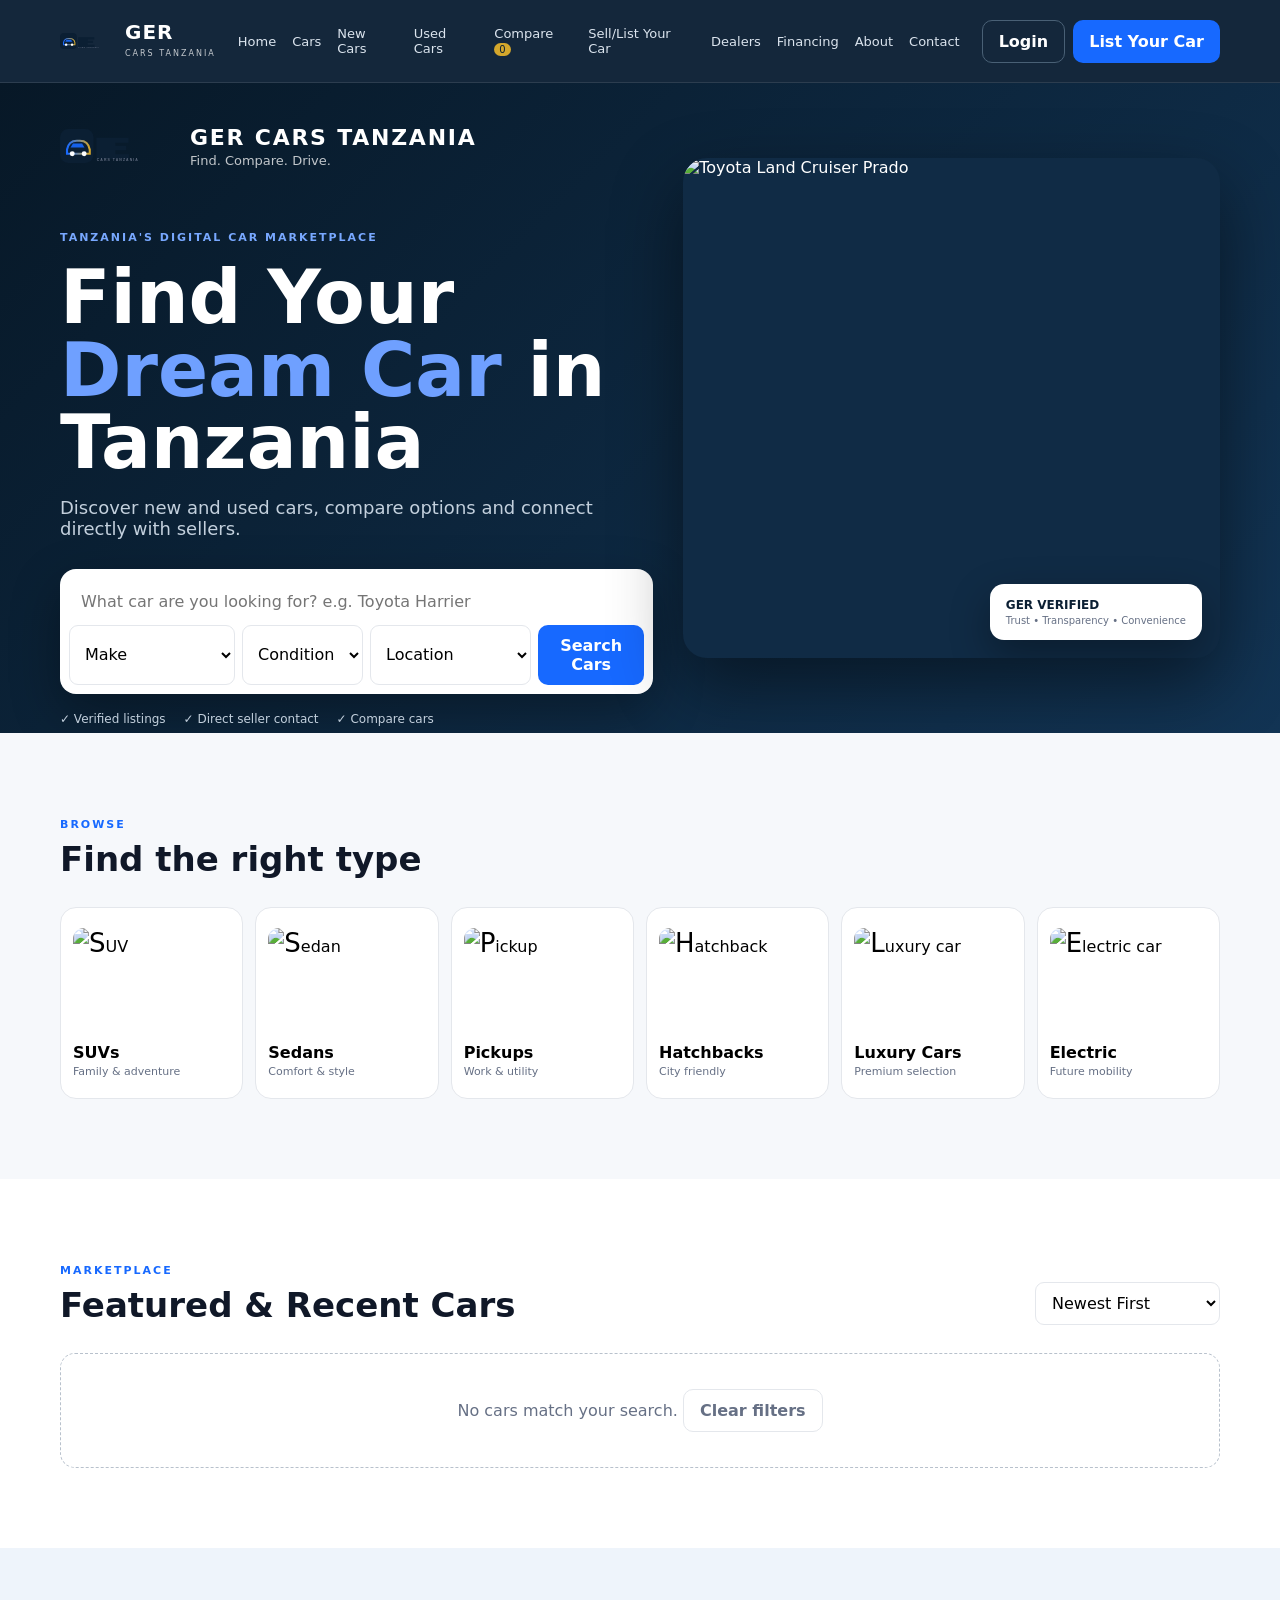
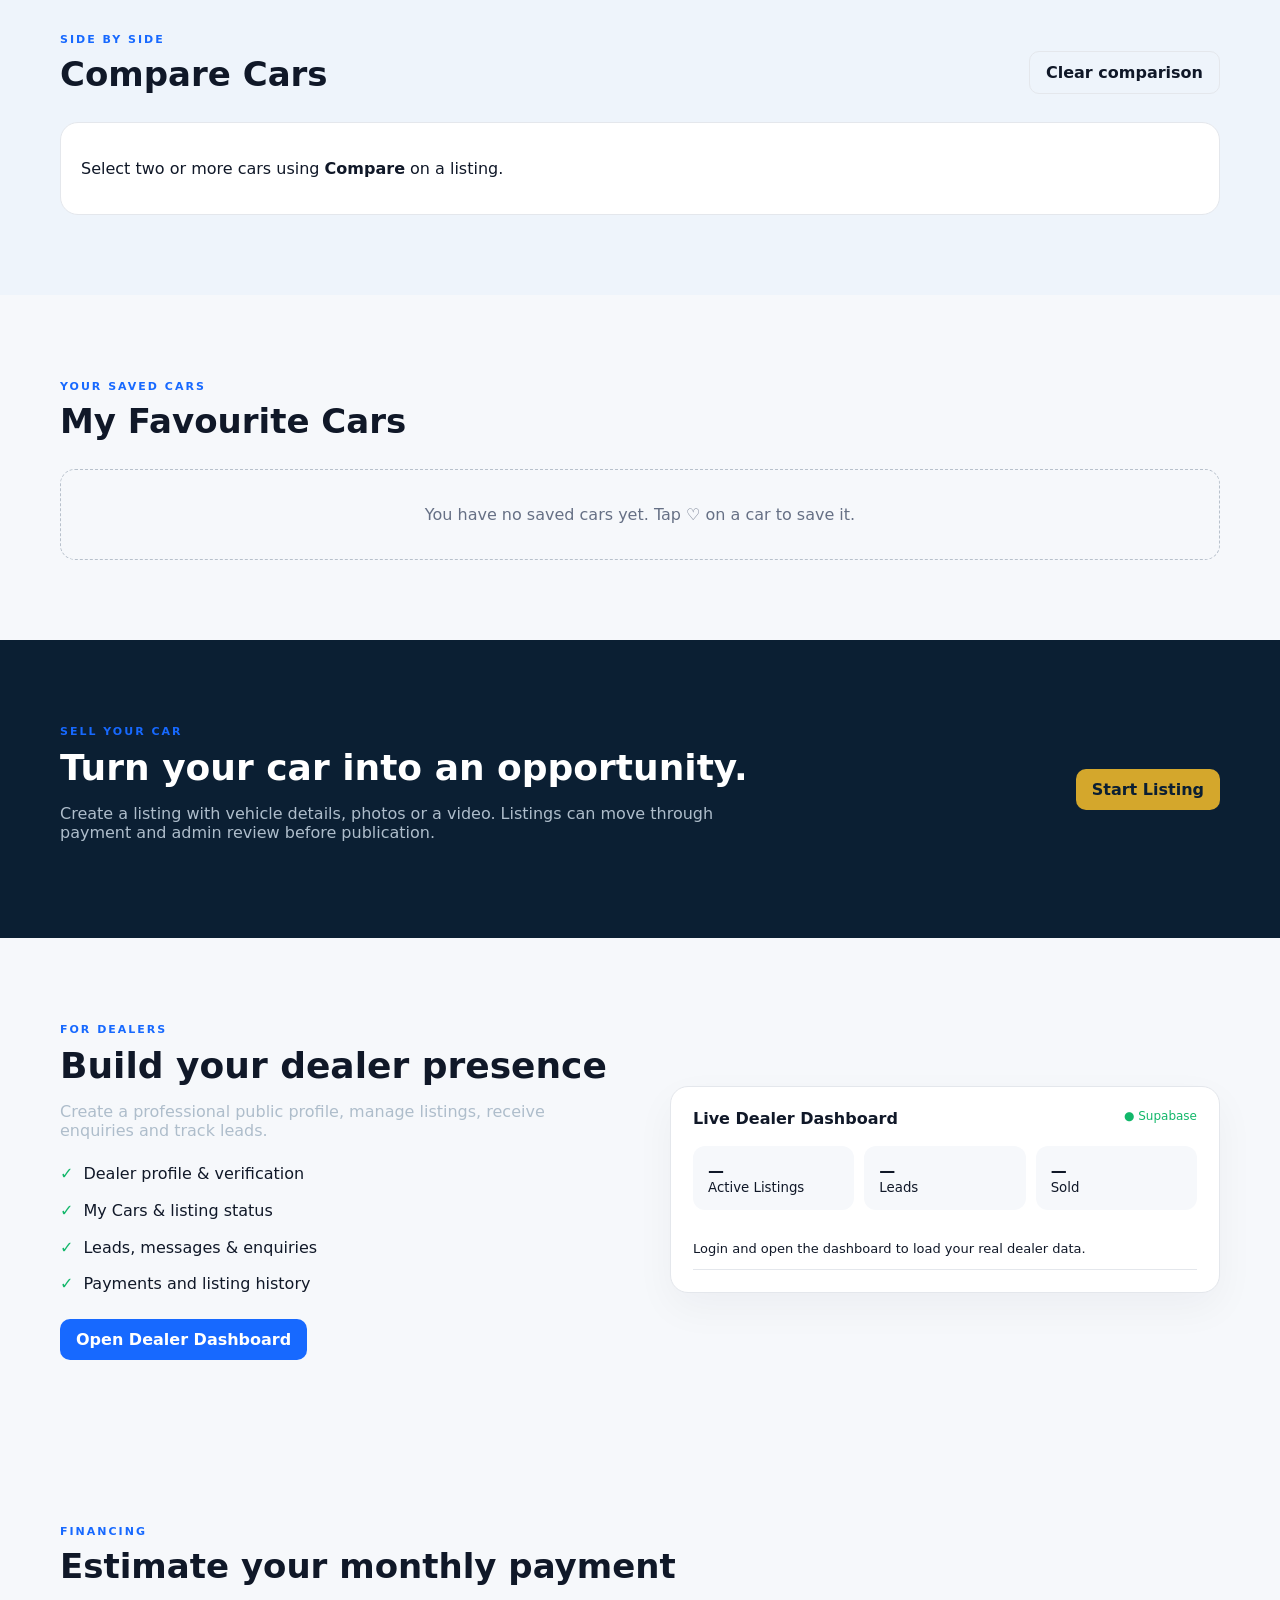
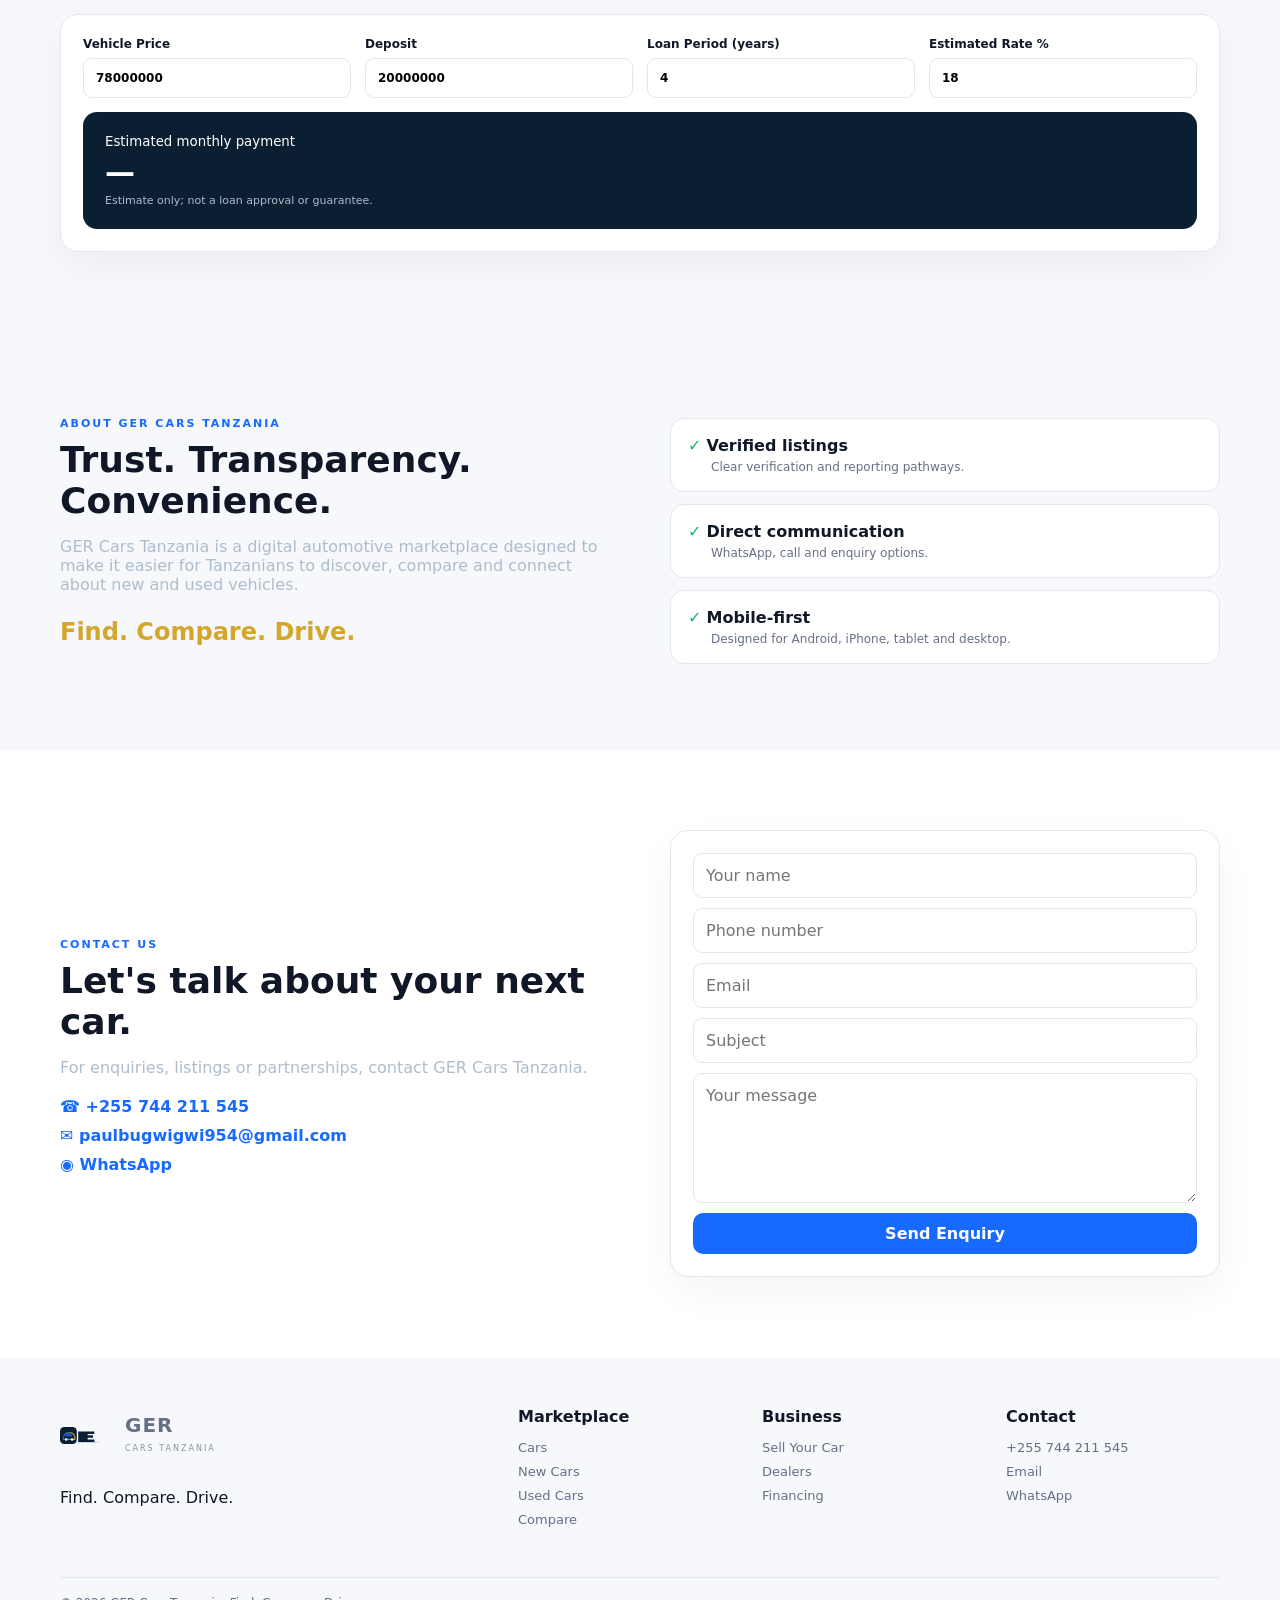
==== commit 63839f49: "Set media choice to photos or one-minute video" ====
--- a/index.html
+++ b/index.html
@@ -24,7 +24,7 @@
 <section id="cars" class="cars-section"><div class="container"><div class="section-head"><div><span class="eyebrow">MARKETPLACE</span><h2>Featured & Recent Cars</h2></div><div class="sort-wrap"><select id="sortSelect"><option value="newest">Newest First</option><option value="low">Price Low to High</option><option value="high">Price High to Low</option><option value="mileage">Mileage</option></select></div></div><div id="carGrid" class="car-grid"></div><div id="emptyState" class="empty" hidden>No cars match your search. <button class="btn ghost" id="clearBtn">Clear filters</button></div></div></section>
 <section id="compare" class="compare-section"><div class="container"><div class="section-head"><div><span class="eyebrow">SIDE BY SIDE</span><h2>Compare Cars</h2></div><button class="btn ghost" id="clearCompare">Clear comparison</button></div><div id="compareBox" class="compare-box"><p>Select two or more cars using <b>Compare</b> on a listing.</p></div></div></section>
 <section id="favourites" class="fav-section"><div class="container"><div class="section-head"><div><span class="eyebrow">YOUR SAVED CARS</span><h2>My Favourite Cars</h2></div></div><div id="favGrid" class="car-grid"></div><div id="favEmpty" class="empty">You have no saved cars yet. Tap ♡ on a car to save it.</div></div></section>
-<section id="sell" class="sell-section"><div class="container sell-card"><div><span class="eyebrow">SELL YOUR CAR</span><h2>Turn your car into an opportunity.</h2><p>Create a listing with vehicle details, photos and a video. Listings can move through payment and admin review before publication.</p></div><button class="btn gold" id="sellBtn">Start Listing</button></div></section>
+<section id="sell" class="sell-section"><div class="container sell-card"><div><span class="eyebrow">SELL YOUR CAR</span><h2>Turn your car into an opportunity.</h2><p>Create a listing with vehicle details, photos or a video. Listings can move through payment and admin review before publication.</p></div><button class="btn gold" id="sellBtn">Start Listing</button></div></section>
 <section id="dealers" class="info-section"><div class="container two-col"><div><span class="eyebrow">FOR DEALERS</span><h2>Build your dealer presence</h2><p>Create a professional public profile, manage listings, receive enquiries and track leads.</p><ul class="checks"><li>Dealer profile & verification</li><li>My Cars & listing status</li><li>Leads, messages & enquiries</li><li>Payments and listing history</li></ul><button class="btn primary" id="dealerDashboardBtn" type="button" onclick="loadDealerDashboard()">Open Dealer Dashboard</button></div><div class="dashboard-mock"><div class="mock-top"><b>Live Dealer Dashboard</b><span>● Supabase</span></div><div class="stats"><div><strong id="dealerActiveCount">—</strong><small>Active Listings</small></div><div><strong id="dealerLeadCount">—</strong><small>Leads</small></div><div><strong id="dealerSoldCount">—</strong><small>Sold</small></div></div><div class="mock-list" id="dealerPreviewList"><span>Login and open the dashboard to load your real dealer data.</span></div></div></div></section>
 <section id="financing" class="finance-section"><div class="container"><div class="section-head"><div><span class="eyebrow">FINANCING</span><h2>Estimate your monthly payment</h2></div></div><div class="finance-card"><label>Vehicle Price<input type="number" id="loanPrice" value="78000000"></label><label>Deposit<input type="number" id="loanDeposit" value="20000000"></label><label>Loan Period (years)<input type="number" id="loanYears" value="4" min="1" max="10"></label><label>Estimated Rate %<input type="number" id="loanRate" value="18" min="0" step="0.1"></label><div class="payment-result"><small>Estimated monthly payment</small><strong id="monthlyPayment">—</strong><span>Estimate only; not a loan approval or guarantee.</span></div></div></div></section>
 <section id="about" class="about-section"><div class="container two-col"><div><span class="eyebrow">ABOUT GER CARS TANZANIA</span><h2>Trust. Transparency. Convenience.</h2><p>GER Cars Tanzania is a digital automotive marketplace designed to make it easier for Tanzanians to discover, compare and connect about new and used vehicles.</p><p class="tagline">Find. Compare. Drive.</p></div><div class="feature-list"><div>✓ <b>Verified listings</b><span>Clear verification and reporting pathways.</span></div><div>✓ <b>Direct communication</b><span>WhatsApp, call and enquiry options.</span></div><div>✓ <b>Mobile-first</b><span>Designed for Android, iPhone, tablet and desktop.</span></div></div></div></section>
--- a/styles.css
+++ b/styles.css
@@ -16,5 +16,6 @@
 @media(max-width:700px){.form-row{grid-template-columns:1fr}.my-listing-row{flex-direction:column;align-items:flex-start}.listing-actions{justify-content:flex-start}}
 .vehicle-spec-grid{display:grid;grid-template-columns:repeat(3,minmax(0,1fr));gap:10px;margin:14px 0 24px}.vehicle-spec-grid>div{background:#f5f8fb;border:1px solid #e3eaf1;border-radius:10px;padding:11px}.vehicle-spec-grid small{display:block;color:#66788a;font-size:12px;margin-bottom:4px}.vehicle-spec-grid b{display:block;color:#0b1f33}.vehicle-text{margin:18px 0}.vehicle-text p{white-space:normal;line-height:1.65;color:#4d6073}.listing-form h3{margin:14px 0 4px}.listing-form textarea{min-height:90px}.listing-form label{display:block}.listing-form input[type=checkbox]{width:auto;margin-right:8px}@media(max-width:700px){.vehicle-spec-grid{grid-template-columns:repeat(2,minmax(0,1fr))}}
 
-.photo-upload-preview{display:grid;grid-template-columns:repeat(4,minmax(0,1fr));gap:8px;margin:6px 0 10px}.photo-upload-item{height:90px;border-radius:9px;overflow:hidden;position:relative;background:#eef2f6;border:1px solid #d8e0e8}.photo-upload-item img{width:100%;height:100%;object-fit:cover;display:block}.photo-upload-item span{position:absolute;left:5px;top:5px;background:#0b1f33;color:#fff;border-radius:50%;width:22px;height:22px;display:grid;place-items:center;font-size:11px;font-weight:800}@media(max-width:700px){.photo-upload-preview{grid-template-columns:repeat(3,minmax(0,1fr))}}
-.cat-grid button img{width:100%;height:105px;object-fit:cover;border-radius:11px;display:block}.dealer-heading{display:flex;align-items:center;gap:14px;margin:10px 0 18px}.dealer-heading img,.dealer-logo-preview{width:64px;height:64px;object-fit:contain;border-radius:12px;border:1px solid var(--border);background:#f7f9fc;padding:5px}.dealer-logo-preview{width:90px;height:90px;margin:4px 0 8px}.dealer-heading h2{margin:0}.dealer-heading p{margin:5px 0;color:var(--muted)}+.photo-upload-preview{display:grid;grid-template-columns:repeat(4,minmax(0,1fr));gap:8px;margin:6px 0 10px}.photo-upload-item{height:90px;border-radius:9px;overflow:hidden;position:relative;background:#eef2f6;border:1px solid #d8e0e8}.photo-upload-item img{width:100%;height:100%;object-fit:cover;display:block}.photo-upload-item span{position:absolute;left:5px;top:5px;background:#0b1f33;color:#fff;border-radius:50%;width:22px;height:22px;display:grid;place-items:center;font-size:11px;font-weight:800}.photo-remove-btn{position:absolute;right:5px;top:5px;width:26px;height:26px;border:0;border-radius:50%;background:#fff;color:#b42318;font-size:18px;font-weight:900;line-height:1;cursor:pointer;box-shadow:0 1px 5px rgba(0,0,0,.2)}.photo-remove-btn:hover{transform:scale(1.06)}.dealer-logo-current{display:flex;align-items:center;gap:12px;flex-wrap:wrap;margin:4px 0 10px}.dealer-logo-current label{display:inline-flex;align-items:center;gap:6px;font-size:13px}.dealer-logo-current input{width:auto!important}@media(max-width:700px){.photo-upload-preview{grid-template-columns:repeat(3,minmax(0,1fr))}}
+.cat-grid button img{width:100%;height:105px;object-fit:cover;border-radius:11px;display:block}.dealer-heading{display:flex;align-items:center;gap:14px;margin:10px 0 18px}.dealer-heading img,.dealer-logo-preview{width:64px;height:64px;object-fit:contain;border-radius:12px;border:1px solid var(--border);background:#f7f9fc;padding:5px}.dealer-logo-preview{width:90px;height:90px;margin:4px 0 8px}.dealer-heading h2{margin:0}.dealer-heading p{margin:5px 0;color:var(--muted)}
+.video-indicator{padding:8px 12px;background:#0b1f33;color:#fff;font-size:13px;font-weight:700}.detail-video-wrap{display:flex;flex-direction:column;gap:8px;margin:12px 0 20px}.detail-video{width:100%;max-height:520px;border-radius:14px;background:#000}.photo-upload-item video{width:150px;height:100px;object-fit:cover;border-radius:10px;display:block}
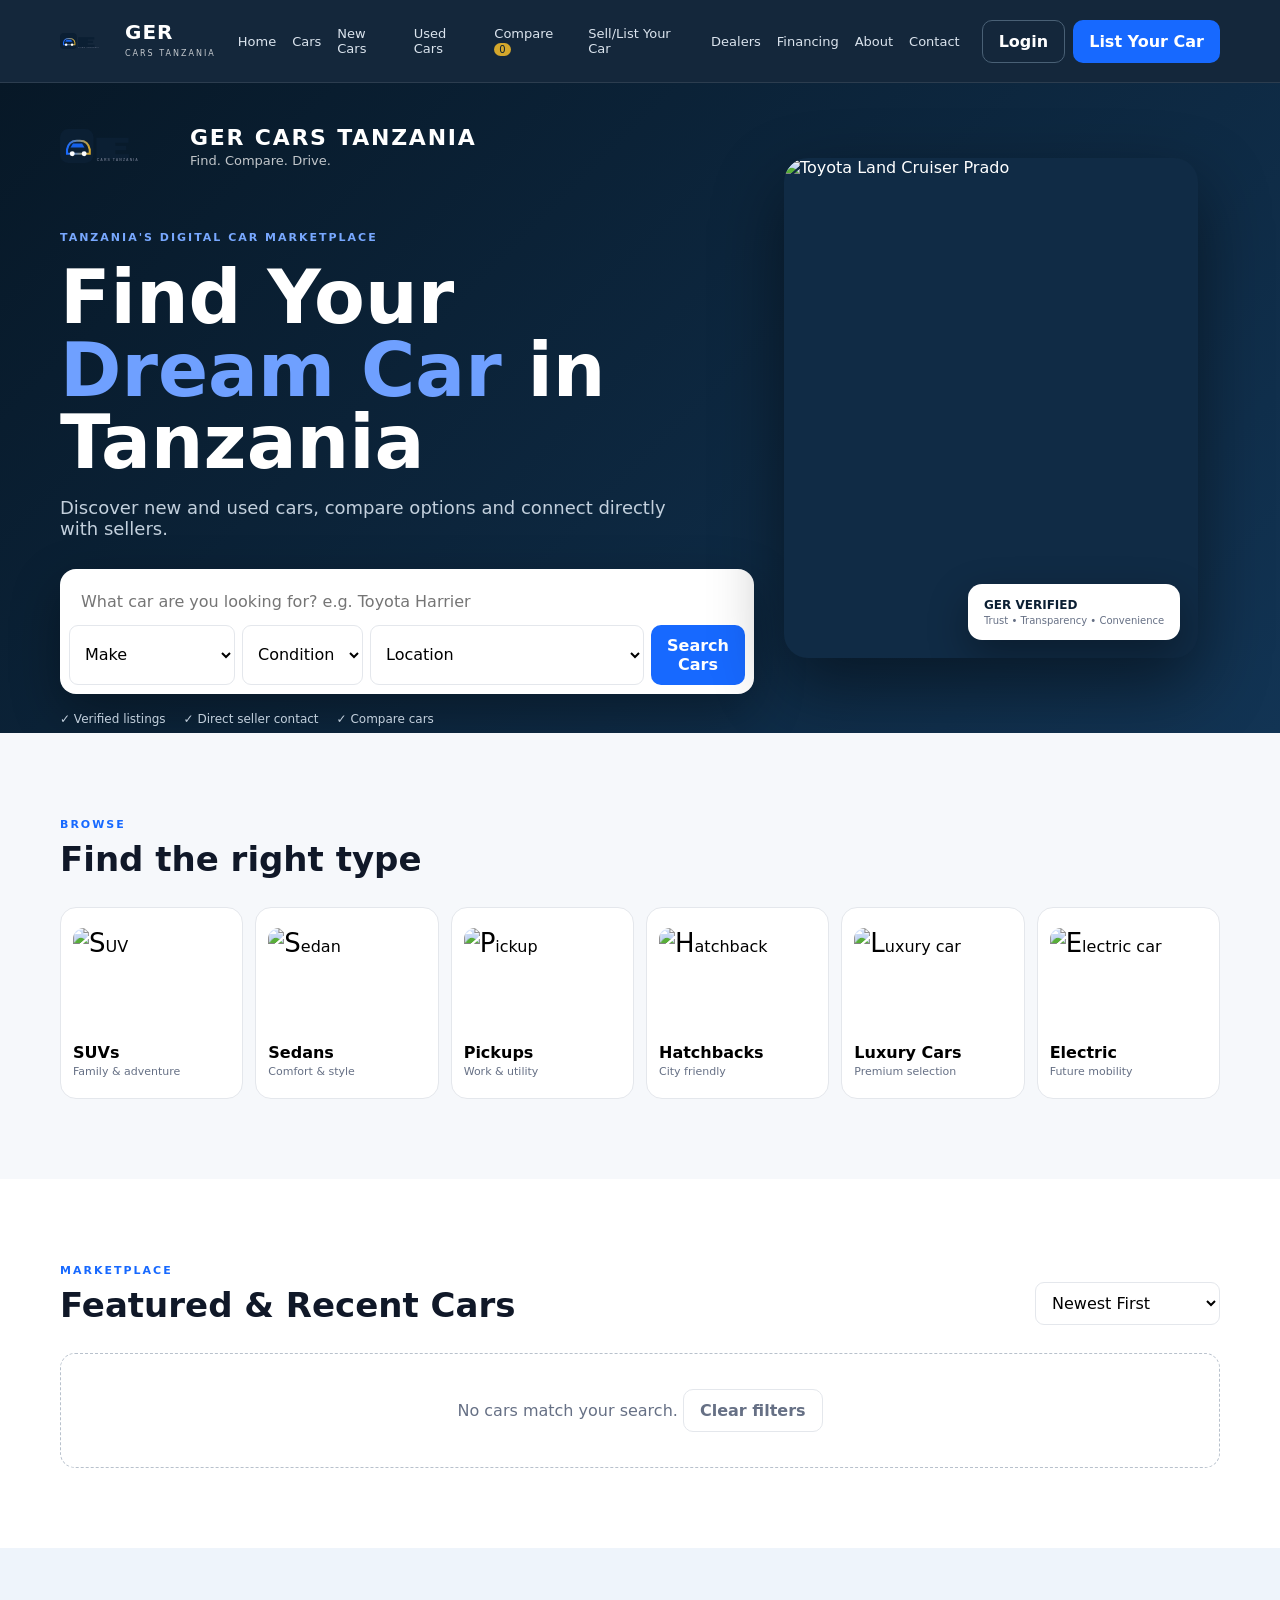
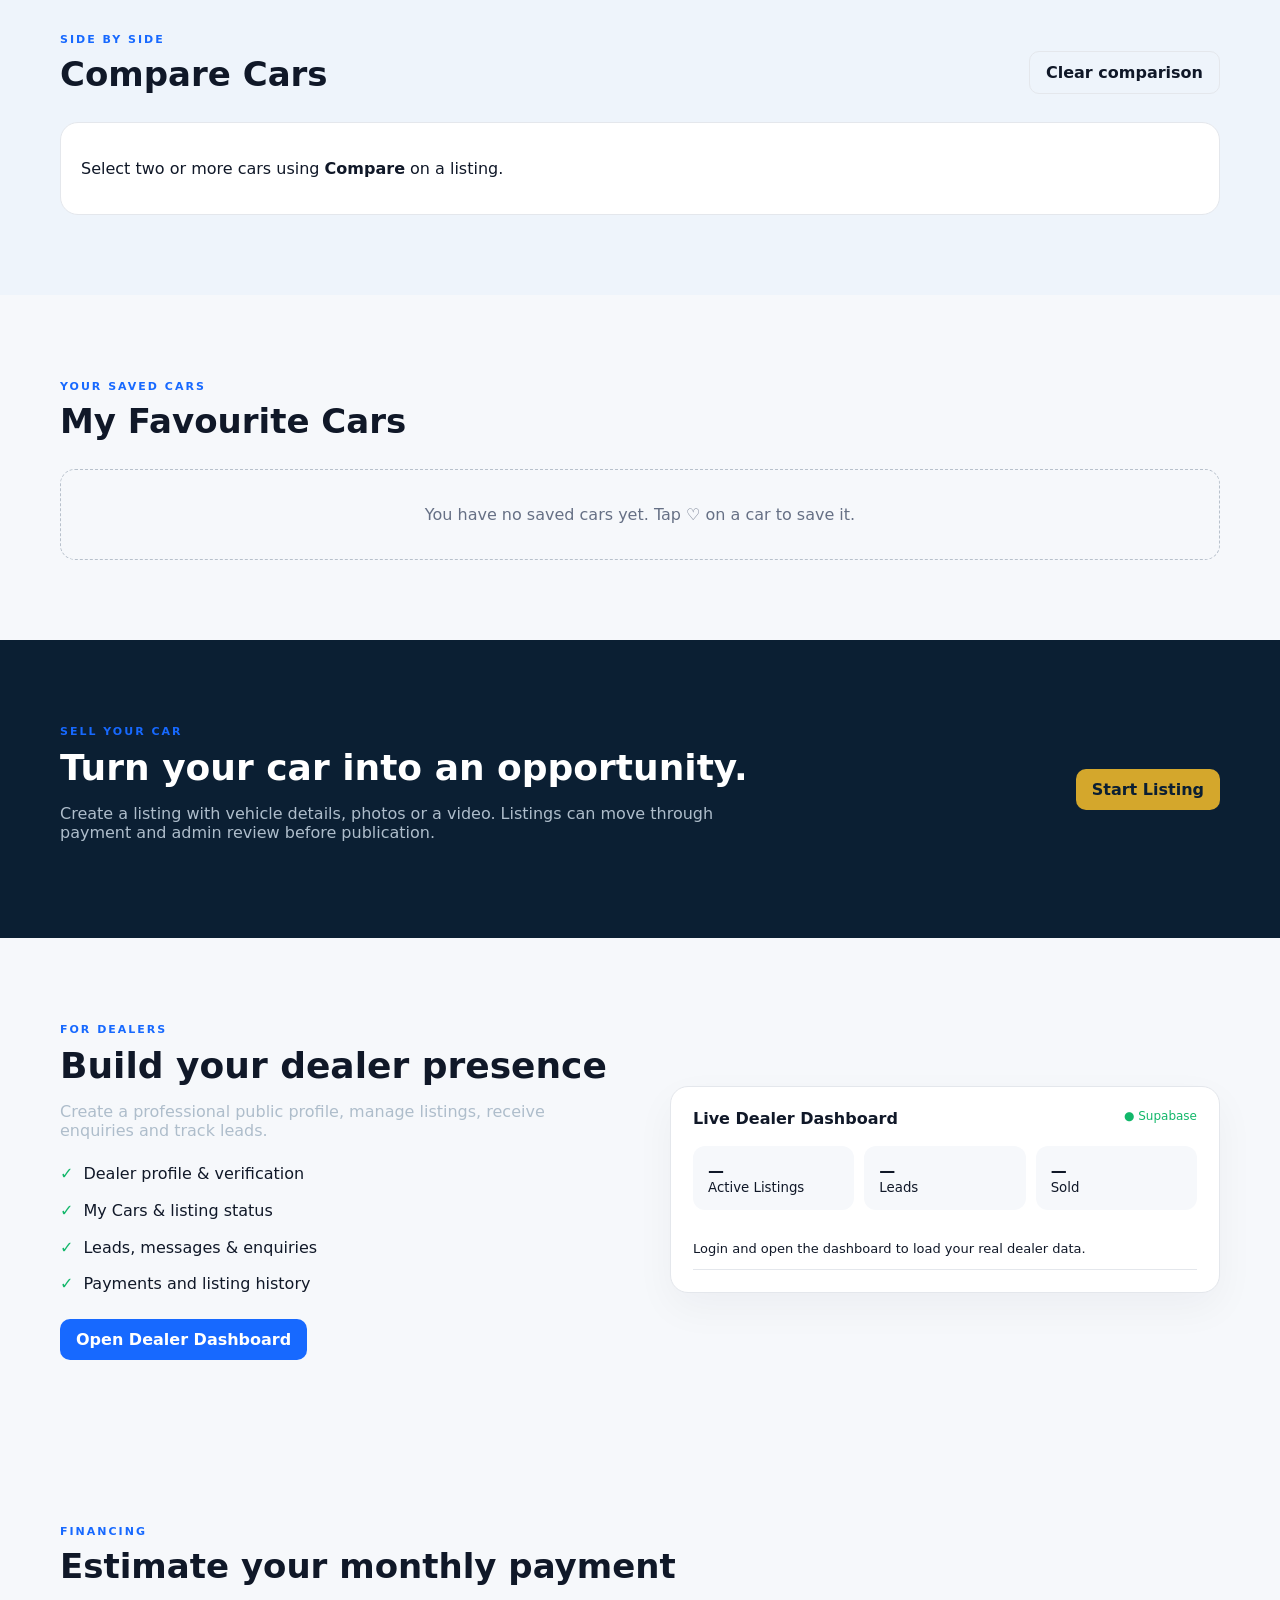
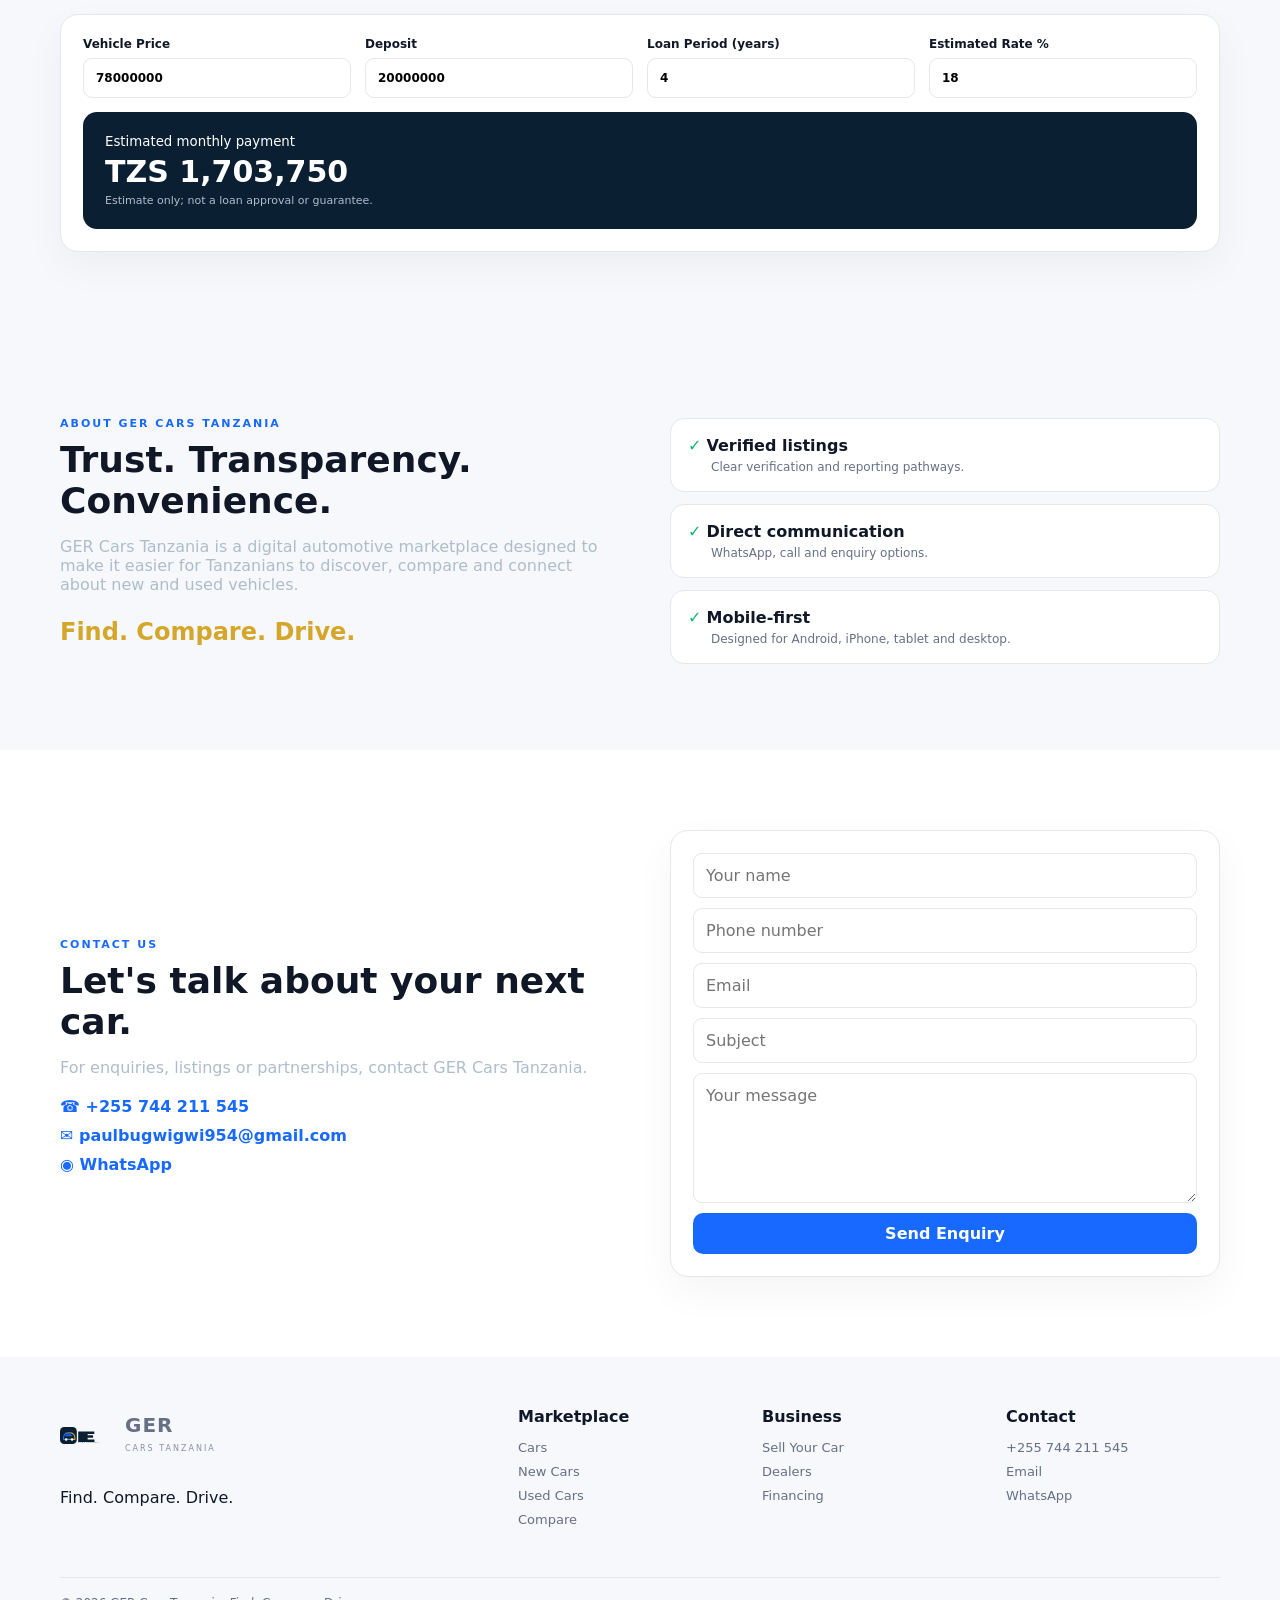
==== commit 527f0863: "Update index.html" ====
--- a/index.html
+++ b/index.html
@@ -1,37 +1,448 @@
 <!doctype html>
 <html lang="en">
 <head>
-<meta charset="utf-8"><meta name="viewport" content="width=device-width,initial-scale=1">
-<title>GER Cars Tanzania | Find. Compare. Drive.</title>
-<meta name="description" content="GER Cars Tanzania — a trusted digital marketplace for buying and selling new and used cars in Tanzania.">
+<meta charset="utf-8">
+<meta name="viewport" content="width=device-width, initial-scale=1">
+
+<title>GER Cars Tanzania | Buy &amp; Sell Cars in Tanzania</title>
+
+<meta name="description" content="Discover new and used cars in Tanzania with GER Cars Tanzania. Compare vehicles, explore listings, and connect with sellers to find your next car.">
+
+<meta name="robots" content="index, follow, max-image-preview:large">
+
 <meta name="theme-color" content="#0B1F33">
+
+<link rel="canonical" href="https://ger-cars-tanzania-new8-5bqc.vercel.app/">
+
 <link rel="icon" href="assets/logo.svg" type="image/svg+xml">
+
+<meta property="og:type" content="website">
+<meta property="og:site_name" content="GER Cars Tanzania">
+<meta property="og:title" content="GER Cars Tanzania | Buy &amp; Sell Cars in Tanzania">
+<meta property="og:description" content="Discover new and used cars in Tanzania. Compare vehicles and connect with sellers with GER Cars Tanzania.">
+<meta property="og:url" content="https://ger-cars-tanzania-new8-5bqc.vercel.app/">
+<meta property="og:image" content="https://ger-cars-tanzania-new8-5bqc.vercel.app/assets/logo.svg">
+
+<meta name="twitter:card" content="summary">
+<meta name="twitter:title" content="GER Cars Tanzania | Buy &amp; Sell Cars in Tanzania">
+<meta name="twitter:description" content="Discover new and used cars in Tanzania. Compare vehicles and connect with sellers.">
+<meta name="twitter:image" content="https://ger-cars-tanzania-new8-5bqc.vercel.app/assets/logo.svg">
+
+<script type="application/ld+json">
+{
+  "@context": "https://schema.org",
+  "@type": "WebSite",
+  "name": "GER Cars Tanzania",
+  "url": "https://ger-cars-tanzania-new8-5bqc.vercel.app/",
+  "description": "A digital automotive marketplace for discovering, comparing, buying and selling new and used cars in Tanzania.",
+  "inLanguage": "en-TZ"
+}
+</script>
+
 <link rel="stylesheet" href="styles.css">
 </head>
+
 <body>
+
 <div id="toast" class="toast"></div>
-<header class="site-header"><div class="container nav-wrap">
-<a class="brand" href="#home"><img src="assets/logo.svg" alt="GER Cars Tanzania"><span><b>GER</b><small>CARS TANZANIA</small></span></a>
+
+<header class="site-header">
+<div class="container nav-wrap">
+
+<a class="brand" href="#home">
+<img src="assets/logo.svg" alt="GER Cars Tanzania">
+<span><b>GER</b><small>CARS TANZANIA</small></span>
+</a>
+
 <button class="menu-btn" id="menuBtn" aria-label="Open menu">☰</button>
-<nav id="mainNav"><a href="#home">Home</a><a href="#cars">Cars</a><a href="#cars" data-filter="New">New Cars</a><a href="#cars" data-filter="Used">Used Cars</a><a href="#compare">Compare <i id="compareCount">0</i></a><a href="#sell">Sell/List Your Car</a><a href="#dealers">Dealers</a><a href="#financing">Financing</a><a href="#about">About</a><a href="#contact">Contact</a></nav>
-<div class="nav-actions"><button class="btn ghost" id="loginBtn">Login</button><a class="btn primary" href="#sell">List Your Car</a></div>
-</div></header>
+
+<nav id="mainNav">
+<a href="#home">Home</a>
+<a href="#cars">Cars</a>
+<a href="#cars" data-filter="New">New Cars</a>
+<a href="#cars" data-filter="Used">Used Cars</a>
+<a href="#compare">Compare <i id="compareCount">0</i></a>
+<a href="#sell">Sell/List Your Car</a>
+<a href="#dealers">Dealers</a>
+<a href="#financing">Financing</a>
+<a href="#about">About</a>
+<a href="#contact">Contact</a>
+</nav>
+
+<div class="nav-actions">
+<button class="btn ghost" id="loginBtn">Login</button>
+<a class="btn primary" href="#sell">List Your Car</a>
+</div>
+
+</div>
+</header>
+
 <main id="home">
-<section class="hero"><div class="container hero-grid"><div><div class="home-brand-mark"><img src="assets/logo.svg" alt="GER Cars Tanzania logo"><div><strong>GER CARS TANZANIA</strong><span>Find. Compare. Drive.</span></div></div><span class="eyebrow">TANZANIA'S DIGITAL CAR MARKETPLACE</span><h1>Find Your <em>Dream Car</em> in Tanzania</h1><p>Discover new and used cars, compare options and connect directly with sellers.</p>
-<div class="search-panel"><input id="searchInput" placeholder="What car are you looking for? e.g. Toyota Harrier"><div class="filters"><select id="makeFilter"><option value="">Make</option><option>Toyota</option><option>Mercedes-Benz</option><option>BMW</option><option>Mazda</option><option>Honda</option></select><select id="conditionFilter"><option value="">Condition</option><option>New</option><option>Used</option></select><select id="locationFilter"><option value="">Location</option><option>Dar es Salaam</option><option>Mwanza</option><option>Arusha</option><option>Dodoma</option></select><button class="btn primary" id="searchBtn">Search Cars</button></div></div>
-<div class="trust-row"><span>✓ Verified listings</span><span>✓ Direct seller contact</span><span>✓ Compare cars</span></div></div><div class="hero-art"><img src="https://images.unsplash.com/photo-1776924550855-ebe29ac3a13c?auto=format&fit=crop&w=1400&q=85" alt="Toyota Land Cruiser Prado" class="hero-car-image"><div class="hero-badge"><strong>GER VERIFIED</strong><span>Trust • Transparency • Convenience</span></div></div></div></section>
-<section class="categories"><div class="container"><div class="section-head"><div><span class="eyebrow">BROWSE</span><h2>Find the right type</h2></div></div><div class="cat-grid"><button data-cat="SUV"><img src="https://images.unsplash.com/photo-1503376780353-7e6692767b70?auto=format&fit=crop&w=700&q=82" alt="SUV"><b>SUVs</b><span>Family & adventure</span></button><button data-cat="Sedan"><img src="https://images.unsplash.com/photo-1555215695-3004980ad54e?auto=format&fit=crop&w=700&q=82" alt="Sedan"><b>Sedans</b><span>Comfort & style</span></button><button data-cat="Pickup"><img src="https://images.unsplash.com/photo-1551830820-330a71b99659?auto=format&fit=crop&w=700&q=82" alt="Pickup"><b>Pickups</b><span>Work & utility</span></button><button data-cat="Hatchback"><img src="https://images.unsplash.com/photo-1542362567-b07e54358753?auto=format&fit=crop&w=700&q=82" alt="Hatchback"><b>Hatchbacks</b><span>City friendly</span></button><button data-cat="Luxury"><img src="https://images.unsplash.com/photo-1504215680853-026ed2a45def?auto=format&fit=crop&w=700&q=82" alt="Luxury car"><b>Luxury Cars</b><span>Premium selection</span></button><button data-cat="Electric"><img src="https://images.unsplash.com/photo-1593941707882-a5bba14938c7?auto=format&fit=crop&w=700&q=82" alt="Electric car"><b>Electric</b><span>Future mobility</span></button></div></div></section>
-<section id="cars" class="cars-section"><div class="container"><div class="section-head"><div><span class="eyebrow">MARKETPLACE</span><h2>Featured & Recent Cars</h2></div><div class="sort-wrap"><select id="sortSelect"><option value="newest">Newest First</option><option value="low">Price Low to High</option><option value="high">Price High to Low</option><option value="mileage">Mileage</option></select></div></div><div id="carGrid" class="car-grid"></div><div id="emptyState" class="empty" hidden>No cars match your search. <button class="btn ghost" id="clearBtn">Clear filters</button></div></div></section>
-<section id="compare" class="compare-section"><div class="container"><div class="section-head"><div><span class="eyebrow">SIDE BY SIDE</span><h2>Compare Cars</h2></div><button class="btn ghost" id="clearCompare">Clear comparison</button></div><div id="compareBox" class="compare-box"><p>Select two or more cars using <b>Compare</b> on a listing.</p></div></div></section>
-<section id="favourites" class="fav-section"><div class="container"><div class="section-head"><div><span class="eyebrow">YOUR SAVED CARS</span><h2>My Favourite Cars</h2></div></div><div id="favGrid" class="car-grid"></div><div id="favEmpty" class="empty">You have no saved cars yet. Tap ♡ on a car to save it.</div></div></section>
-<section id="sell" class="sell-section"><div class="container sell-card"><div><span class="eyebrow">SELL YOUR CAR</span><h2>Turn your car into an opportunity.</h2><p>Create a listing with vehicle details, photos or a video. Listings can move through payment and admin review before publication.</p></div><button class="btn gold" id="sellBtn">Start Listing</button></div></section>
-<section id="dealers" class="info-section"><div class="container two-col"><div><span class="eyebrow">FOR DEALERS</span><h2>Build your dealer presence</h2><p>Create a professional public profile, manage listings, receive enquiries and track leads.</p><ul class="checks"><li>Dealer profile & verification</li><li>My Cars & listing status</li><li>Leads, messages & enquiries</li><li>Payments and listing history</li></ul><button class="btn primary" id="dealerDashboardBtn" type="button" onclick="loadDealerDashboard()">Open Dealer Dashboard</button></div><div class="dashboard-mock"><div class="mock-top"><b>Live Dealer Dashboard</b><span>● Supabase</span></div><div class="stats"><div><strong id="dealerActiveCount">—</strong><small>Active Listings</small></div><div><strong id="dealerLeadCount">—</strong><small>Leads</small></div><div><strong id="dealerSoldCount">—</strong><small>Sold</small></div></div><div class="mock-list" id="dealerPreviewList"><span>Login and open the dashboard to load your real dealer data.</span></div></div></div></section>
-<section id="financing" class="finance-section"><div class="container"><div class="section-head"><div><span class="eyebrow">FINANCING</span><h2>Estimate your monthly payment</h2></div></div><div class="finance-card"><label>Vehicle Price<input type="number" id="loanPrice" value="78000000"></label><label>Deposit<input type="number" id="loanDeposit" value="20000000"></label><label>Loan Period (years)<input type="number" id="loanYears" value="4" min="1" max="10"></label><label>Estimated Rate %<input type="number" id="loanRate" value="18" min="0" step="0.1"></label><div class="payment-result"><small>Estimated monthly payment</small><strong id="monthlyPayment">—</strong><span>Estimate only; not a loan approval or guarantee.</span></div></div></div></section>
-<section id="about" class="about-section"><div class="container two-col"><div><span class="eyebrow">ABOUT GER CARS TANZANIA</span><h2>Trust. Transparency. Convenience.</h2><p>GER Cars Tanzania is a digital automotive marketplace designed to make it easier for Tanzanians to discover, compare and connect about new and used vehicles.</p><p class="tagline">Find. Compare. Drive.</p></div><div class="feature-list"><div>✓ <b>Verified listings</b><span>Clear verification and reporting pathways.</span></div><div>✓ <b>Direct communication</b><span>WhatsApp, call and enquiry options.</span></div><div>✓ <b>Mobile-first</b><span>Designed for Android, iPhone, tablet and desktop.</span></div></div></div></section>
-<section id="contact" class="contact-section"><div class="container two-col"><div><span class="eyebrow">CONTACT US</span><h2>Let's talk about your next car.</h2><p>For enquiries, listings or partnerships, contact GER Cars Tanzania.</p><div class="contact-lines"><a href="tel:+255744211545">☎ +255 744 211 545</a><a href="mailto:paulbugwigwi954@gmail.com">✉ paulbugwigwi954@gmail.com</a><a href="https://wa.me/255744211545" target="_blank" rel="noopener">◉ WhatsApp</a></div></div><form id="contactForm" class="contact-form"><input name="name" required placeholder="Your name"><input name="phone" placeholder="Phone number"><input name="email" type="email" placeholder="Email"><input name="subject" placeholder="Subject"><textarea name="message" required placeholder="Your message"></textarea><button class="btn primary" type="submit">Send Enquiry</button></form></div></section>
+
+<section class="hero">
+<div class="container hero-grid">
+
+<div>
+
+<div class="home-brand-mark">
+<img src="assets/logo.svg" alt="GER Cars Tanzania logo">
+<div>
+<strong>GER CARS TANZANIA</strong>
+<span>Find. Compare. Drive.</span>
+</div>
+</div>
+
+<span class="eyebrow">TANZANIA'S DIGITAL CAR MARKETPLACE</span>
+
+<h1>Find Your <em>Dream Car</em> in Tanzania</h1>
+
+<p>Discover new and used cars, compare options and connect directly with sellers.</p>
+
+<div class="search-panel">
+
+<input id="searchInput" placeholder="What car are you looking for? e.g. Toyota Harrier">
+
+<div class="filters">
+
+<select id="makeFilter">
+<option value="">Make</option>
+<option>Toyota</option>
+<option>Mercedes-Benz</option>
+<option>BMW</option>
+<option>Mazda</option>
+<option>Honda</option>
+</select>
+
+<select id="conditionFilter">
+<option value="">Condition</option>
+<option>New</option>
+<option>Used</option>
+</select>
+
+<select id="locationFilter">
+<option value="">Location</option>
+<option>Dar es Salaam</option>
+<option>Mwanza</option>
+<option>Arusha</option>
+<option>Dodoma</option>
+</select>
+
+<button class="btn primary" id="searchBtn">Search Cars</button>
+
+</div>
+</div>
+
+<div class="trust-row">
+<span>✓ Verified listings</span>
+<span>✓ Direct seller contact</span>
+<span>✓ Compare cars</span>
+</div>
+
+</div>
+
+<div class="hero-art">
+<img src="https://images.unsplash.com/photo-1776924550855-ebe29ac3a13c?auto=format&amp;fit=crop&amp;w=1400&amp;q=85" alt="Toyota Land Cruiser Prado" class="hero-car-image">
+
+<div class="hero-badge">
+<strong>GER VERIFIED</strong>
+<span>Trust • Transparency • Convenience</span>
+</div>
+</div>
+
+</div>
+</section>
+
+<section class="categories">
+<div class="container">
+
+<div class="section-head">
+<div>
+<span class="eyebrow">BROWSE</span>
+<h2>Find the right type</h2>
+</div>
+</div>
+
+<div class="cat-grid">
+
+<button data-cat="SUV">
+<img src="https://images.unsplash.com/photo-1503376780353-7e6692767b70?auto=format&amp;fit=crop&amp;w=700&amp;q=82" alt="SUV">
+<b>SUVs</b><span>Family &amp; adventure</span>
+</button>
+
+<button data-cat="Sedan">
+<img src="https://images.unsplash.com/photo-1555215695-3004980ad54e?auto=format&amp;fit=crop&amp;w=700&amp;q=82" alt="Sedan">
+<b>Sedans</b><span>Comfort &amp; style</span>
+</button>
+
+<button data-cat="Pickup">
+<img src="https://images.unsplash.com/photo-1551830820-330a71b99659?auto=format&amp;fit=crop&amp;w=700&amp;q=82" alt="Pickup">
+<b>Pickups</b><span>Work &amp; utility</span>
+</button>
+
+<button data-cat="Hatchback">
+<img src="https://images.unsplash.com/photo-1542362567-b07e54358753?auto=format&amp;fit=crop&amp;w=700&amp;q=82" alt="Hatchback">
+<b>Hatchbacks</b><span>City friendly</span>
+</button>
+
+<button data-cat="Luxury">
+<img src="https://images.unsplash.com/photo-1504215680853-026ed2a45def?auto=format&amp;fit=crop&amp;w=700&amp;q=82" alt="Luxury car">
+<b>Luxury Cars</b><span>Premium selection</span>
+</button>
+
+<button data-cat="Electric">
+<img src="https://images.unsplash.com/photo-1593941707882-a5bba14938c7?auto=format&amp;fit=crop&amp;w=700&amp;q=82" alt="Electric car">
+<b>Electric</b><span>Future mobility</span>
+</button>
+
+</div>
+</div>
+</section>
+
+<section id="cars" class="cars-section">
+<div class="container">
+
+<div class="section-head">
+<div>
+<span class="eyebrow">MARKETPLACE</span>
+<h2>Featured &amp; Recent Cars</h2>
+</div>
+
+<div class="sort-wrap">
+<select id="sortSelect">
+<option value="newest">Newest First</option>
+<option value="low">Price Low to High</option>
+<option value="high">Price High to Low</option>
+<option value="mileage">Mileage</option>
+</select>
+</div>
+</div>
+
+<div id="carGrid" class="car-grid"></div>
+
+<div id="emptyState" class="empty" hidden>
+No cars match your search.
+<button class="btn ghost" id="clearBtn">Clear filters</button>
+</div>
+
+</div>
+</section>
+
+<section id="compare" class="compare-section">
+<div class="container">
+
+<div class="section-head">
+<div>
+<span class="eyebrow">SIDE BY SIDE</span>
+<h2>Compare Cars</h2>
+</div>
+<button class="btn ghost" id="clearCompare">Clear comparison</button>
+</div>
+
+<div id="compareBox" class="compare-box">
+<p>Select two or more cars using <b>Compare</b> on a listing.</p>
+</div>
+
+</div>
+</section>
+
+<section id="favourites" class="fav-section">
+<div class="container">
+
+<div class="section-head">
+<div>
+<span class="eyebrow">YOUR SAVED CARS</span>
+<h2>My Favourite Cars</h2>
+</div>
+</div>
+
+<div id="favGrid" class="car-grid"></div>
+
+<div id="favEmpty" class="empty">
+You have no saved cars yet. Tap ♡ on a car to save it.
+</div>
+
+</div>
+</section>
+
+<section id="sell" class="sell-section">
+<div class="container sell-card">
+
+<div>
+<span class="eyebrow">SELL YOUR CAR</span>
+<h2>Turn your car into an opportunity.</h2>
+<p>Create a listing with vehicle details, photos or a video. Listings can move through payment and admin review before publication.</p>
+</div>
+
+<button class="btn gold" id="sellBtn">Start Listing</button>
+
+</div>
+</section>
+
+<section id="dealers" class="info-section">
+<div class="container two-col">
+
+<div>
+<span class="eyebrow">FOR DEALERS</span>
+<h2>Build your dealer presence</h2>
+<p>Create a professional public profile, manage listings, receive enquiries and track leads.</p>
+
+<ul class="checks">
+<li>Dealer profile &amp; verification</li>
+<li>My Cars &amp; listing status</li>
+<li>Leads, messages &amp; enquiries</li>
+<li>Payments and listing history</li>
+</ul>
+
+<button class="btn primary" id="dealerDashboardBtn" type="button" onclick="loadDealerDashboard()">Open Dealer Dashboard</button>
+</div>
+
+<div class="dashboard-mock">
+
+<div class="mock-top">
+<b>Live Dealer Dashboard</b>
+<span>● Supabase</span>
+</div>
+
+<div class="stats">
+<div><strong id="dealerActiveCount">—</strong><small>Active Listings</small></div>
+<div><strong id="dealerLeadCount">—</strong><small>Leads</small></div>
+<div><strong id="dealerSoldCount">—</strong><small>Sold</small></div>
+</div>
+
+<div class="mock-list" id="dealerPreviewList">
+<span>Login and open the dashboard to load your real dealer data.</span>
+</div>
+
+</div>
+</div>
+</section>
+
+<section id="financing" class="finance-section">
+<div class="container">
+
+<div class="section-head">
+<div>
+<span class="eyebrow">FINANCING</span>
+<h2>Estimate your monthly payment</h2>
+</div>
+</div>
+
+<div class="finance-card">
+
+<label>Vehicle Price<input type="number" id="loanPrice" value="78000000"></label>
+<label>Deposit<input type="number" id="loanDeposit" value="20000000"></label>
+<label>Loan Period (years)<input type="number" id="loanYears" value="4" min="1" max="10"></label>
+<label>Estimated Rate %<input type="number" id="loanRate" value="18" min="0" step="0.1"></label>
+
+<div class="payment-result">
+<small>Estimated monthly payment</small>
+<strong id="monthlyPayment">—</strong>
+<span>Estimate only; not a loan approval or guarantee.</span>
+</div>
+
+</div>
+</div>
+</section>
+
+<section id="about" class="about-section">
+<div class="container two-col">
+
+<div>
+<span class="eyebrow">ABOUT GER CARS TANZANIA</span>
+<h2>Trust. Transparency. Convenience.</h2>
+<p>GER Cars Tanzania is a digital automotive marketplace designed to make it easier for Tanzanians to discover, compare and connect about new and used vehicles.</p>
+<p class="tagline">Find. Compare. Drive.</p>
+</div>
+
+<div class="feature-list">
+<div>✓ <b>Verified listings</b><span>Clear verification and reporting pathways.</span></div>
+<div>✓ <b>Direct communication</b><span>WhatsApp, call and enquiry options.</span></div>
+<div>✓ <b>Mobile-first</b><span>Designed for Android, iPhone, tablet and desktop.</span></div>
+</div>
+
+</div>
+</section>
+
+<section id="contact" class="contact-section">
+<div class="container two-col">
+
+<div>
+<span class="eyebrow">CONTACT US</span>
+<h2>Let's talk about your next car.</h2>
+<p>For enquiries, listings or partnerships, contact GER Cars Tanzania.</p>
+
+<div class="contact-lines">
+<a href="tel:+255744211545">☎ +255 744 211 545</a>
+<a href="mailto:paulbugwigwi954@gmail.com">✉ paulbugwigwi954@gmail.com</a>
+<a href="https://wa.me/255744211545" target="_blank" rel="noopener">◉ WhatsApp</a>
+</div>
+</div>
+
+<form id="contactForm" class="contact-form">
+<input name="name" required placeholder="Your name">
+<input name="phone" placeholder="Phone number">
+<input name="email" type="email" placeholder="Email">
+<input name="subject" placeholder="Subject">
+<textarea name="message" required placeholder="Your message"></textarea>
+<button class="btn primary" type="submit">Send Enquiry</button>
+</form>
+
+</div>
+</section>
+
 </main>
-<footer><div class="container footer-grid"><div><a class="brand footer-brand" href="#home"><img src="assets/logo.svg" alt=""><span><b>GER</b><small>CARS TANZANIA</small></span></a><p>Find. Compare. Drive.</p></div><div><b>Marketplace</b><a href="#cars">Cars</a><a href="#cars">New Cars</a><a href="#cars">Used Cars</a><a href="#compare">Compare</a></div><div><b>Business</b><a href="#sell">Sell Your Car</a><a href="#dealers">Dealers</a><a href="#financing">Financing</a></div><div><b>Contact</b><a href="tel:+255744211545">+255 744 211 545</a><a href="mailto:paulbugwigwi954@gmail.com">Email</a><a href="https://wa.me/255744211545" target="_blank" rel="noopener">WhatsApp</a></div></div><div class="container copyright">© 2026 GER Cars Tanzania. Find. Compare. Drive.</div></footer>
-<div id="modal" class="modal" hidden><div class="modal-card"><button class="modal-close" id="modalClose">×</button><div id="modalContent"></div></div></div>
+
+<footer>
+
+<div class="container footer-grid">
+
+<div>
+<a class="brand footer-brand" href="#home">
+<img src="assets/logo.svg" alt="">
+<span><b>GER</b><small>CARS TANZANIA</small></span>
+</a>
+<p>Find. Compare. Drive.</p>
+</div>
+
+<div>
+<b>Marketplace</b>
+<a href="#cars">Cars</a>
+<a href="#cars">New Cars</a>
+<a href="#cars">Used Cars</a>
+<a href="#compare">Compare</a>
+</div>
+
+<div>
+<b>Business</b>
+<a href="#sell">Sell Your Car</a>
+<a href="#dealers">Dealers</a>
+<a href="#financing">Financing</a>
+</div>
+
+<div>
+<b>Contact</b>
+<a href="tel:+255744211545">+255 744 211 545</a>
+<a href="mailto:paulbugwigwi954@gmail.com">Email</a>
+<a href="https://wa.me/255744211545" target="_blank" rel="noopener">WhatsApp</a>
+</div>
+
+</div>
+
+<div class="container copyright">
+© 2026 GER Cars Tanzania. Find. Compare. Drive.
+</div>
+
+</footer>
+
+<div id="modal" class="modal" hidden>
+<div class="modal-card">
+<button class="modal-close" id="modalClose">×</button>
+<div id="modalContent"></div>
+</div>
+</div>
+
 <script src="https://cdn.jsdelivr.net/npm/@supabase/supabase-js@2"></script>
 <script src="app.js"></script>
-</body></html>
+
+</body>
+</html>
